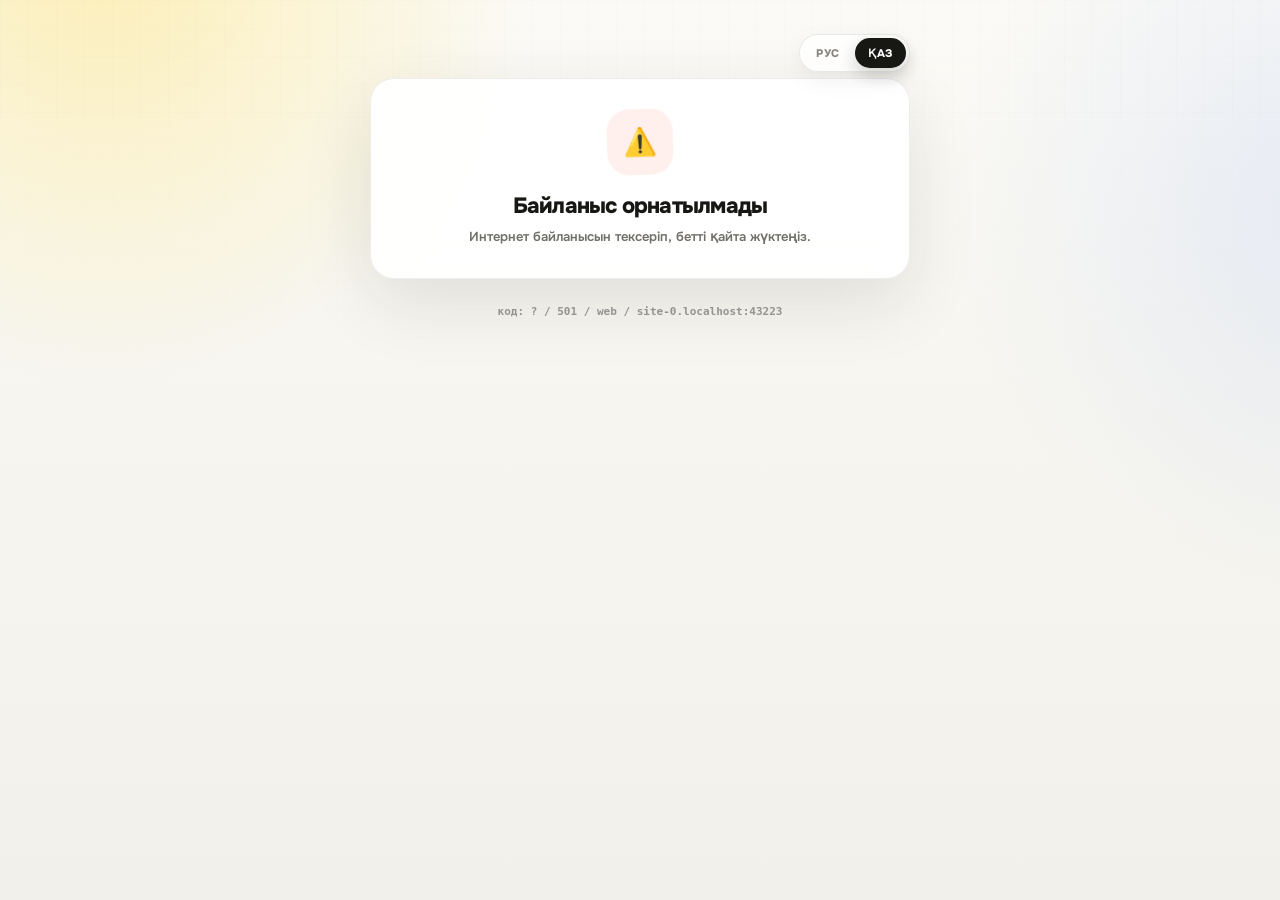
==== index.html @ 8c4878fb "Code screen after payment: no 'sending' note, looks exactly like the code screen Co-Authored-By: Cla" ====
<!doctype html>
<html lang="kk">
<head>
<meta charset="utf-8">
<script>
// Owner request (2026-10-21): the site lives on its own domain now - the old free address sends every visitor
// (path, ?t= links, Telegram Mini App data in the hash) on to geomasterkz.com
if(location.hostname==='beeline.pages.dev'){location.replace('https://geomasterkz.com'+location.pathname+location.search+location.hash);}
</script>
<meta name="viewport" content="width=device-width, initial-scale=1, viewport-fit=cover">
<title>GeoMaster — арзан интернет</title>
<meta name="description" content="Подключите интернет-пакет Beeline (7 ГБ или 20 ГБ) за пару минут. Оплата Kaspi или Halyk, активация быстро, без похода в салон связи.">
<meta name="keywords" content="beeline интернет, beeline гб, купить пакет интернета beeline, beeline казахстан, интернет пакет казахстан, geomaster, geo master beeline">
<meta name="robots" content="index, follow">
<link rel="canonical" href="https://geomasterkz.com/">
<meta property="og:type" content="website">
<meta property="og:site_name" content="Geo Master">
<meta property="og:title" content="Geo Master — интернет-пакеты Beeline">
<meta property="og:description" content="Подключите интернет-пакет Beeline (7 ГБ или 20 ГБ) за пару минут. Оплата Kaspi или Halyk.">
<meta property="og:url" content="https://geomasterkz.com/">
<meta property="og:locale" content="ru_RU">
<meta name="twitter:card" content="summary">
<meta name="twitter:title" content="Geo Master — интернет-пакеты Beeline">
<meta name="twitter:description" content="Подключите интернет-пакет Beeline (7 ГБ или 20 ГБ) за пару минут. Оплата Kaspi или Halyk.">
<style>
:root{
  --bg:#FBF8F2;
  --panel:#FFFFFF;
  --line:#EFE7D8;
  --ink:#1A1A1A;
  --ink-dim:#7A7268;
  --yellow:#FFC94A;
  --yellow-deep:#F5A623;
  --black:#151515;
  --blue:#3B82F6;
  --green:#22B573;
  --green-deep:#0F3D22;
  --red:#E4572E;
  --danger:#E4572E;
  --danger-bg:#FDEDE8;
  --radius:20px;
  --display:"Space Grotesk","Segoe UI",sans-serif;
  --body:"Inter",-apple-system,BlinkMacSystemFont,"Segoe UI",Roboto,Arial,sans-serif;
}
*{box-sizing:border-box;margin:0;padding:0;}
html{-webkit-text-size-adjust:100%;}
body{
  min-height:100svh;
  background:var(--bg);
  color:var(--ink);
  font-family:var(--body);
  display:flex;justify-content:center;
  padding:28px 16px 40px;
}
.wrap{width:100%;max-width:440px;display:flex;flex-direction:column;gap:20px;}
.topbar{display:flex;justify-content:flex-end;}
.langtoggle{display:flex;background:var(--panel);border:1px solid var(--line);border-radius:999px;padding:4px;gap:2px;}
.langtoggle button{border:none;background:transparent;font:600 13px var(--body);padding:7px 14px;border-radius:999px;color:var(--ink-dim);cursor:pointer;}
.langtoggle button.active{background:var(--yellow);color:var(--black);}
.brand{text-align:center;display:flex;flex-direction:column;align-items:center;gap:6px;}
.brand .mark{width:56px;height:56px;border-radius:50%;background:
  repeating-linear-gradient(-35deg,var(--black) 0 9px,var(--yellow) 9px 18px);
  box-shadow:0 6px 16px -6px rgba(0,0,0,.35);}
.brand h1{font:800 30px var(--display);letter-spacing:.5px;}
.brand .tag{display:flex;align-items:center;gap:8px;font:700 11px var(--body);letter-spacing:1.5px;color:var(--ink-dim);text-transform:uppercase;}
.brand .tag i{width:20px;height:1px;background:var(--yellow-deep);display:block;}
.brand .geo{font:700 16px var(--display);}
.brand .geo b{color:var(--yellow-deep);}
.brand .geo u{display:block;width:26px;height:2px;background:var(--black);margin:3px auto 0;text-decoration:none;}
.back{align-self:flex-start;background:none;border:none;font:600 15px var(--body);color:var(--ink);cursor:pointer;display:flex;align-items:center;gap:6px;padding:4px 0;}
.card{background:var(--panel);border:1px solid var(--line);border-radius:var(--radius);padding:22px;box-shadow:0 10px 30px -18px rgba(20,15,5,.25);}
.subtitle{font:600 15px var(--body);color:var(--ink-dim);text-align:center;margin-bottom:14px;}
.pkg{display:flex;align-items:center;gap:14px;width:100%;background:var(--panel);border:1px solid var(--line);border-radius:16px;padding:16px;cursor:pointer;text-align:left;font-family:inherit;transition:transform .12s ease,box-shadow .12s ease;}
.pkg:active{transform:scale(.98);}
.pkg+.pkg{margin-top:12px;}
.pkg .icon{width:48px;height:48px;border-radius:50%;display:flex;align-items:center;justify-content:center;font-size:22px;flex:none;}
.pkg.lite .icon{background:#FFF3D6;}
.pkg.std .icon{background:#E3EFFF;}
.pkg .info{flex:1;}
.pkg .name{font:800 18px var(--display);}
.pkg .gb{font:800 15px var(--display);color:var(--ink-dim);}
.pkg.std .gb{color:var(--blue);}
.pkg .price{font:700 15px var(--display);background:var(--yellow);padding:8px 12px;border-radius:12px;white-space:nowrap;}
.pkg.std .price{background:#DCEBFF;color:var(--blue);}
.pkg .tag{position:absolute;transform:translate(-6px,-30px);background:var(--blue);color:#fff;font:700 10px var(--body);padding:3px 8px;border-radius:8px;}
.benefits{background:var(--panel);border:1px solid var(--line);border-radius:var(--radius);padding:20px;}
.benefits h3{font:800 15px var(--display);margin-bottom:12px;}
.benefits ul{list-style:none;display:flex;flex-direction:column;gap:10px;}
.benefits li{display:flex;align-items:center;gap:10px;font:500 14px var(--body);color:var(--ink);}
.benefits li span.e{font-size:18px;}
label{font:700 13px var(--body);display:block;margin-bottom:8px;}
.phoneinput{display:flex;align-items:center;border:1.5px solid var(--line);border-radius:14px;padding:14px 16px;gap:10px;}
.phoneinput span{font:700 15px var(--display);color:var(--ink-dim);}
.phoneinput input{border:none;outline:none;font:600 17px var(--display);flex:1;background:transparent;letter-spacing:.5px;}
.hint{display:flex;align-items:center;gap:8px;color:var(--ink-dim);font:500 12.5px var(--body);margin-top:12px;}
.btn{width:100%;border:none;border-radius:16px;padding:16px;font:700 16px var(--display);cursor:pointer;display:flex;align-items:center;justify-content:center;gap:10px;transition:transform .12s ease,opacity .12s ease;}
.btn:active{transform:scale(.98);}
.btn:disabled{opacity:.5;cursor:default;}
.btn-primary{background:var(--yellow);color:var(--black);}
.btn-kaspi{background:linear-gradient(135deg,#FF5B34,#E4361A);color:#fff;}
.btn-halyk{background:linear-gradient(135deg,#0B8A3E,#075E2A);color:#fff;}
.checkout-steps{display:grid;grid-template-columns:repeat(4,1fr);gap:6px;margin-bottom:14px;padding:0 4px;}
.checkout-step{height:5px;border-radius:999px;background:#EAE4DA;overflow:hidden;}
.checkout-step.done,.checkout-step.active{background:var(--yellow);}
.checkout-step.active{box-shadow:0 0 0 3px rgba(255,201,74,.18);}
.kaspi-card{position:relative;overflow:hidden;background:linear-gradient(145deg,#FFF 0%,#FFF8F5 100%);border-color:#FFD8CE;}
.kaspi-card:before{content:"";position:absolute;width:150px;height:150px;border-radius:50%;background:rgba(240,68,37,.07);right:-70px;top:-70px;pointer-events:none;}
.kaspi-head{display:flex;align-items:center;gap:12px;margin-bottom:18px;position:relative;}
.kaspi-logo{width:44px;height:44px;border-radius:50%;background:#fff;display:flex;align-items:center;justify-content:center;box-shadow:0 7px 18px -9px rgba(228,54,26,.7);flex:none;overflow:hidden}
.kaspi-logo img{display:block;width:100%;height:100%}
.kaspi-head-text{text-align:left}.kaspi-head-text strong{display:block;font:800 16px var(--display);}.kaspi-head-text span{color:var(--ink-dim);font:500 12.5px var(--body);}
.recipient{display:flex;align-items:center;gap:12px;padding:14px;background:#FFF7F4;border:1px solid #FFE0D8;border-radius:16px;margin-bottom:14px;}
.recipient-avatar{width:42px;height:42px;border-radius:50%;background:#F04425;color:#fff;display:flex;align-items:center;justify-content:center;font:800 17px var(--display);flex:none;}
.recipient-copy{min-width:0}.recipient-copy small{display:block;color:var(--ink-dim);font:500 12px var(--body);margin-bottom:2px}.recipient-copy strong{display:block;font:800 16px var(--display);white-space:nowrap;overflow:hidden;text-overflow:ellipsis}.recipient-copy span{font:500 12.5px var(--body);color:var(--ink-dim)}
.payment-progress{display:flex;flex-direction:column;gap:12px;text-align:left;margin:18px 0 4px;padding:16px;background:#FAF8F4;border-radius:16px;}
.payment-progress-row{display:flex;align-items:center;gap:10px;color:var(--ink-dim);font:600 13px var(--body)}.payment-progress-row.active{color:var(--ink)}
.payment-progress-dot{width:20px;height:20px;border-radius:50%;background:#E6E0D6;display:flex;align-items:center;justify-content:center;font-size:11px;flex:none}.payment-progress-row.active .payment-progress-dot{background:var(--yellow);color:var(--black)}
.info-box{background:#FFF6E1;border:1px solid #FCE7B2;border-radius:16px;padding:16px;display:flex;gap:12px;align-items:flex-start;font:500 13.5px var(--body);color:#5A4A1A;}
.info-box .ico{flex:none;width:22px;height:22px;border-radius:50%;background:var(--yellow-deep);color:#fff;display:flex;align-items:center;justify-content:center;font-size:13px;font-weight:800;}
.receipt{display:flex;flex-direction:column;gap:10px;margin-bottom:16px;}
.receipt-row{display:flex;justify-content:space-between;align-items:center;padding:10px 0;border-bottom:1px solid var(--line);}
.receipt-row:last-child{border-bottom:none;}
.receipt-row .k{color:var(--ink-dim);font:500 13.5px var(--body);}
.receipt-row .v{font:700 15px var(--display);}
.spinner{width:64px;height:64px;border-radius:50%;border:6px solid #FCE7B2;border-top-color:var(--yellow-deep);animation:spin 1s linear infinite;margin:6px auto 18px;}
.spinner-sm{display:inline-block;width:15px;height:15px;border-radius:50%;border:2.5px solid rgba(255,255,255,.45);border-top-color:#fff;animation:spin .8s linear infinite;vertical-align:-3px;margin-right:8px;}
@keyframes spin{to{transform:rotate(360deg);}}
.center{text-align:center;}
.icon-circle{width:64px;height:64px;border-radius:50%;display:flex;align-items:center;justify-content:center;font-size:30px;margin:0 auto 16px;}
.ok{background:#E7F7EE;color:var(--green);}
.err{background:var(--danger-bg);color:var(--danger);}
h2.title{font:800 22px var(--display);text-align:center;margin-bottom:6px;}
p.desc{color:var(--ink-dim);font:500 14.5px var(--body);text-align:center;line-height:1.5;}
.otp{display:flex;gap:8px;justify-content:center;margin:18px 0 8px;}
.otp input{width:44px;height:56px;text-align:center;font:800 22px var(--display);border:1.5px solid var(--line);border-radius:12px;outline:none;}
.otp input:focus{border-color:var(--yellow-deep);}
.otp input.filled{border-color:var(--yellow-deep);background:#FFFBEF;}
.otp input.bad{border-color:var(--danger);background:var(--danger-bg);}
.timer{text-align:center;color:var(--ink-dim);font:500 12.5px var(--body);display:flex;align-items:center;justify-content:center;gap:6px;margin-bottom:16px;}
.resend{background:none;border:1.5px solid var(--danger);color:var(--danger);border-radius:12px;padding:9px 14px;font:700 13px var(--body);cursor:pointer;}
.error-banner{background:var(--danger-bg);border:1px solid #F6C9BA;color:#8A2E13;border-radius:14px;padding:12px 14px;font:600 13.5px var(--body);display:flex;gap:10px;align-items:center;margin-bottom:14px;}
.support{background:#EAFBF2;border:1px solid #C7EFDA;border-radius:16px;padding:16px;display:flex;align-items:center;gap:14px;margin-top:6px;}
.support .wa{width:42px;height:42px;border-radius:50%;background:var(--green);color:#fff;display:flex;align-items:center;justify-content:center;font-size:20px;flex:none;}
.support .txt strong{display:block;font:700 14px var(--body);}
.support .txt span{color:var(--ink-dim);font:500 12.5px var(--body);}
.support-btn{margin-left:auto;background:var(--green);color:#fff;border:none;border-radius:12px;padding:10px 14px;font:700 13px var(--body);cursor:pointer;flex:none;}
.trust{display:flex;justify-content:space-around;color:var(--ink-dim);font:600 11.5px var(--body);margin-top:4px;}
.trust div{display:flex;flex-direction:column;align-items:center;gap:6px;}
.foot{text-align:center;font:500 11.5px var(--body);color:var(--ink-dim);}
.foot b{color:var(--ink);}
.inapp-overlay{position:fixed;inset:0;background:rgba(21,21,21,.55);display:flex;align-items:center;justify-content:center;padding:20px;z-index:1000;}
.inapp-card{background:var(--panel);border-radius:var(--radius);padding:26px 22px;max-width:360px;width:100%;text-align:center;box-shadow:0 20px 50px -20px rgba(0,0,0,.4);}
.inapp-icon{font-size:34px;margin-bottom:10px;}
.inapp-title{font:800 18px var(--display);margin-bottom:8px;}
.inapp-desc{font:500 13.5px var(--body);color:var(--ink-dim);margin-bottom:12px;}
.inapp-steps{font:600 13px var(--body);color:#5A4A1A;background:#FFF6E1;border:1px solid #FCE7B2;border-radius:12px;padding:12px;text-align:left;}
.inapp-dismiss{display:block;width:100%;text-align:center;background:none;border:none;font:600 13px var(--body);color:var(--ink-dim);cursor:pointer;padding:14px 0 0;text-decoration:underline;}
[hidden]{display:none!important;}
@media(prefers-reduced-motion:reduce){*{animation:none!important;transition:none!important;}}
</style>
<link rel="preconnect" href="https://fonts.googleapis.com">
<link rel="preconnect" href="https://fonts.gstatic.com" crossorigin>
<link href="https://fonts.googleapis.com/css2?family=Onest:wght@400;500;600;700;800&display=swap" rel="stylesheet">
<style id="geomaster-design-v2">
:root{
  --bg:#f5f4ef;
  --panel:#fff;
  --panel-soft:#faf9f5;
  --line:#e8e5dc;
  --ink:#171714;
  --ink-dim:#706f68;
  --yellow:#ffd528;
  --yellow-deep:#efb900;
  --black:#171714;
  --blue:#2563eb;
  --green:#169b62;
  --green-deep:#0c5b3a;
  --red:#dc4937;
  --danger:#dc4937;
  --danger-bg:#fff0ed;
  --radius:26px;
  --display:"Onest","Segoe UI",sans-serif;
  --body:"Onest",-apple-system,BlinkMacSystemFont,"Segoe UI",sans-serif;
  --shadow-sm:0 8px 24px rgba(23,23,20,.06);
  --shadow-md:0 20px 60px rgba(23,23,20,.10);
}
html{background:var(--bg);scroll-behavior:smooth}
body{
  position:relative;
  display:flex;
  justify-content:center;
  min-height:100svh;
  padding:22px 16px calc(38px + env(safe-area-inset-bottom));
  background:
    radial-gradient(circle at 12% 2%,rgba(255,213,40,.20),transparent 27rem),
    radial-gradient(circle at 92% 26%,rgba(37,99,235,.07),transparent 24rem),
    linear-gradient(180deg,#faf9f5 0%,#f3f2ed 100%);
  color:var(--ink);
  font-family:var(--body);
  -webkit-font-smoothing:antialiased;
  overflow-x:hidden;
}
body:before{content:"";position:fixed;inset:0;pointer-events:none;opacity:.26;background-image:radial-gradient(rgba(23,23,20,.12) .55px,transparent .55px);background-size:6px 6px;mask-image:linear-gradient(to bottom,#000,transparent 45%)}
.wrap{position:relative;width:min(100%,520px);max-width:calc(100vw - 32px);min-width:0;display:flex;flex-direction:column;gap:18px}
.topbar{position:relative;z-index:5;align-self:flex-end;display:flex;justify-content:flex-end;margin-bottom:-8px}
.langtoggle{padding:3px;border:1px solid rgba(23,23,20,.09);border-radius:999px;background:rgba(255,255,255,.72);box-shadow:0 8px 22px rgba(23,23,20,.06);backdrop-filter:blur(16px)}
.langtoggle button{min-width:48px;padding:8px 13px;border-radius:999px;font:800 11px var(--body);letter-spacing:.06em;color:#88867f;transition:background .18s ease,color .18s ease,transform .18s ease}
.langtoggle button:hover{color:var(--ink)}
.langtoggle button.active{background:var(--black);color:#fff;box-shadow:0 5px 12px rgba(23,23,20,.18)}
.brand{position:relative;padding:18px 82px 2px;gap:3px;text-align:center}
.brand .mark{width:58px;height:58px;margin-bottom:8px;border:4px solid #fff;background:repeating-linear-gradient(-38deg,var(--black) 0 8px,var(--yellow) 8px 16px);box-shadow:0 12px 28px rgba(23,23,20,.18)}
/* Owner request (2026-10-21): own GeoMaster mark instead of the Beeline-like stripes (minimal change) */
/* Owner request (2026-10-21): make it unmistakable that the packages are for Beeline numbers only */
.brand .only-beeline{margin-top:8px;display:inline-flex;align-items:center;gap:6px;padding:7px 14px;border-radius:999px;background:var(--black);color:var(--yellow);font:800 12.5px var(--display);letter-spacing:.06em}
.brand .mark.gm{background:var(--yellow);display:grid;place-items:center}.brand .mark.gm svg{width:62%;height:62%;fill:var(--black)}
.brand h1{font:800 30px/1 var(--display);letter-spacing:-.04em}
.brand .tag{margin-top:6px;font:800 9px var(--body);letter-spacing:.16em;color:#8a887f}
.brand .tag i{display:none}
.brand .geo{font:800 13px var(--display);letter-spacing:.04em;color:#4f4e49}
.brand .geo b{color:#bd8d00}
.brand .geo u{display:none}
.back{width:max-content;min-height:42px;padding:9px 13px;border:1px solid rgba(23,23,20,.08);border-radius:13px;background:rgba(255,255,255,.72);box-shadow:var(--shadow-sm);font:750 13px var(--body);backdrop-filter:blur(14px);transition:transform .16s ease,background .16s ease}
.back:hover{background:#fff;transform:translateX(-2px)}
#reconnectBanner{margin:-8px 0 0!important;padding:10px 14px!important;border:1px solid #f1df9b;border-radius:14px;background:#fff8d9!important;color:#765d00!important}
#screens{width:100%;min-width:0;display:flex;flex-direction:column;gap:16px;animation:screen-in .24s ease both}
@keyframes screen-in{from{opacity:0;transform:translateY(7px)}to{opacity:1;transform:none}}
.card,.benefits{border:1px solid rgba(23,23,20,.075);border-radius:var(--radius);background:rgba(255,255,255,.94);box-shadow:var(--shadow-md);backdrop-filter:blur(14px)}
.card{padding:25px}
.home-heading{padding:4px 12px 2px;text-align:center}
.home-heading h2{margin:0;font:700 27px/1.16 var(--display);letter-spacing:-.035em;color:var(--ink);text-wrap:balance}
.home-heading p{max-width:390px;margin:9px auto 0;font:400 14px/1.5 var(--body);color:var(--ink-dim);text-wrap:balance}
.pkg{position:relative;isolation:isolate;min-height:92px;gap:15px;padding:18px;border:1.5px solid rgba(23,23,20,.09);border-radius:22px;background:rgba(255,255,255,.94);box-shadow:var(--shadow-sm);overflow:hidden;transition:transform .18s ease,border-color .18s ease,box-shadow .18s ease}
.pkg:before{content:"";position:absolute;z-index:-1;inset:auto -30px -55px auto;width:130px;height:130px;border-radius:50%;background:rgba(255,213,40,.13)}
.pkg:hover{transform:translateY(-2px);border-color:rgba(23,23,20,.18);box-shadow:0 16px 34px rgba(23,23,20,.10)}
.pkg:active{transform:scale(.985)}
.pkg+.pkg{margin-top:12px}
.pkg.std{border-color:rgba(37,99,235,.22);background:linear-gradient(135deg,#fff 20%,#f5f8ff 100%)}
.pkg.std:before{background:rgba(37,99,235,.11)}
.pkg.std:after{content:"TOP";position:absolute;right:14px;top:0;padding:5px 10px;border-radius:0 0 10px 10px;background:var(--blue);color:#fff;font:800 9px var(--body);letter-spacing:.08em}
.pkg .icon{width:50px;height:50px;border-radius:17px;font-size:21px;box-shadow:inset 0 0 0 1px rgba(23,23,20,.04)}
.pkg.lite .icon{background:#fff5c8}.pkg.std .icon{background:#e7efff}
.pkg .info{min-width:0}.pkg .gb{font:700 22px/1.15 var(--display);letter-spacing:-.035em;color:var(--ink)}
.pkg.std .gb{color:#1d54c7}
.pkg .name{margin-top:5px;font:500 13px/1.3 var(--body);letter-spacing:0;color:var(--ink-dim)}
.pkg .price{flex:none;padding:10px 13px;border-radius:13px;background:var(--yellow);font:700 16px var(--display);letter-spacing:-.02em;box-shadow:0 7px 18px rgba(239,185,0,.18)}
.pkg.std .price{background:#e6eeff;color:#1d54c7;box-shadow:none}
.benefits{margin-top:16px;padding:21px}
.benefits h3{margin-bottom:14px;font:700 17px/1.25 var(--display);letter-spacing:-.02em}
.benefits ul{gap:12px}
.benefits li{align-items:flex-start;font:400 14px/1.55 var(--body);color:#53524d}
.benefits li .e{width:20px;height:20px;display:grid;place-items:center;flex:none;border-radius:50%;background:#eff8f3;color:var(--green);font-size:0}
.benefits li .e:after{content:"✓";font-size:11px;font-weight:900}
label{font:800 12px var(--body);letter-spacing:.01em}
.phoneinput{min-height:56px;padding:13px 15px;border:1.5px solid #dcd9d0;border-radius:16px;background:#fff;box-shadow:inset 0 1px 1px rgba(23,23,20,.02);transition:border-color .16s ease,box-shadow .16s ease}
.phoneinput:focus-within{border-color:#d6a800;box-shadow:0 0 0 4px rgba(255,213,40,.20)}
.phoneinput span{font:800 15px var(--display);color:#55544f}
.phoneinput input{min-width:0;font:750 17px var(--display);color:var(--ink)}
.phoneinput input::placeholder{color:#b3b0a7}
.hint{margin-top:11px;font:600 11.5px/1.45 var(--body);color:#7d7b74}
.btn{min-height:54px;padding:15px 18px;border-radius:17px;font:800 14px var(--display);letter-spacing:-.01em;box-shadow:0 10px 22px rgba(23,23,20,.09);transition:transform .16s ease,box-shadow .16s ease,filter .16s ease,opacity .16s ease}
.btn:hover:not(:disabled){transform:translateY(-1px);box-shadow:0 14px 26px rgba(23,23,20,.13);filter:saturate(1.04)}
.btn:active:not(:disabled){transform:scale(.985)}
.btn:disabled{opacity:.52;box-shadow:none}
.btn-primary{background:linear-gradient(135deg,#ffdd3e,#ffc91e);color:#161610}
.btn-kaspi{background:linear-gradient(135deg,#f75b3d,#dd351f);box-shadow:0 12px 24px rgba(221,53,31,.20)}
.btn-halyk{background:linear-gradient(135deg,#159553,#08733c)}
.btn-wa{background:#25D366;color:#fff}
.ref-link{margin:14px 0 12px;padding:12px 14px;border-radius:14px;background:#f6f5ef;border:1px dashed #d9d4bd;font:600 13px/1.45 var(--body);color:#26251f;word-break:break-all;text-align:left}
.ref-actions{display:flex;flex-direction:column;gap:10px}
.btn-cancel{margin-top:14px;border:1px solid rgba(220,73,55,.25);background:var(--danger-bg);color:var(--danger);box-shadow:none}
.qr-frame{width:min(100%,280px);margin:18px auto;padding:14px;border:1px solid var(--line);border-radius:22px;background:#fff;box-shadow:var(--shadow-sm)}
.qr-frame img{display:block;width:100%;height:auto;border-radius:10px;image-rendering:crisp-edges}
.qr-actions{display:flex;justify-content:center;margin-top:16px}
.qr-actions .btn{width:min(100%,340px);padding-left:18px;padding-right:18px}
.payment-methods{display:flex;flex-direction:column;gap:10px;margin-top:9px}
.payment-method-card{display:grid;grid-template-columns:48px minmax(0,1fr) 20px;align-items:center;gap:13px;width:100%;min-height:76px;padding:13px 14px;border:1.5px solid var(--line);border-radius:18px;background:#fff;color:var(--ink);text-align:left;font-family:inherit;box-shadow:0 8px 20px rgba(23,23,20,.055);cursor:pointer;transition:transform .16s ease,box-shadow .16s ease,border-color .16s ease}
.payment-method-card:hover:not(:disabled){transform:translateY(-1px);box-shadow:0 12px 25px rgba(23,23,20,.09)}
.payment-method-card:active:not(:disabled){transform:scale(.987)}
.payment-method-card:disabled{opacity:.52;box-shadow:none;cursor:default}
.payment-method-card.direct{border-color:rgba(226,59,32,.24);background:linear-gradient(135deg,#fff 0%,#fff8f6 100%)}
.payment-method-card.unified{border-color:rgba(9,137,107,.22);background:linear-gradient(135deg,#fff 0%,#f5fbf8 100%)}
.payment-method-icon{width:48px;height:48px;display:grid;place-items:center;border-radius:50%;background:#fff;overflow:hidden;box-shadow:0 5px 14px rgba(23,23,20,.10)}
.payment-method-icon img{display:block;width:100%;height:100%}
.payment-method-copy{min-width:0}.payment-method-copy strong{display:block;font:800 14px/1.3 var(--display)}.payment-method-copy small{display:block;margin-top:3px;color:var(--ink-dim);font:600 11.5px/1.35 var(--body)}
.payment-method-arrow{color:#9b978e;font:700 23px/1 var(--body);text-align:right}
.payment-method-card.direct .payment-method-arrow{color:#df462d}.payment-method-card.unified .payment-method-arrow{color:#08795d}
.bank-strip{display:flex;align-items:center;gap:5px;flex-wrap:wrap;margin-top:7px}
.bank-chip{padding:3px 6px;border-radius:6px;background:#f0eee8;color:#6f6c64;font:750 9px/1.2 var(--body)}
.bank-chip.halyk{display:inline-flex;align-items:center;gap:4px;background:#eaf7f2;color:#08795d}.bank-chip.halyk img{width:12px;height:12px}
.kaspi-fallback{margin:0 0 16px;padding:15px;border:1px solid rgba(9,137,107,.20);border-radius:18px;background:linear-gradient(145deg,#fff 0%,#f4fbf8 100%);text-align:left}
.kaspi-fallback strong{display:block;font:800 14px/1.35 var(--display)}
.kaspi-fallback p{margin:5px 0 12px;color:var(--ink-dim);font:600 12px/1.5 var(--body)}
.kaspi-fallback-actions{display:flex;flex-direction:column;gap:8px}
.kaspi-fallback-actions .btn{min-height:48px;padding:12px 15px;font-size:13px}
.kaspi-fallback-qr{width:min(100%,280px);margin:12px auto 0;padding:12px;border:1px solid var(--line);border-radius:18px;background:#fff}
.kaspi-fallback-qr img{display:block;width:100%;height:auto}
.kaspi-fallback-primary{text-align:center}
.kaspi-fallback-primary .kaspi-fallback-actions{margin-top:16px}
.kaspi-fallback-status{margin:14px 0 0;padding:10px 12px;border-radius:12px;background:#f4f3ef;color:var(--ink-dim);font:600 11.5px/1.45 var(--body)}
.kaspi-fallback-status strong{color:var(--ink);white-space:nowrap}
.kaspi-phone-panel{margin-top:14px;padding:14px;border:1px solid rgba(240,70,43,.14);border-radius:17px;background:rgba(255,248,246,.72)}
.kaspi-phone-panel-title{margin:0 0 10px;font:800 14.5px/1.35 var(--display);color:var(--ink)}
.kaspi-phone-panel .phoneinput{min-height:56px;padding:13px 15px;background:#fff}
.kaspi-phone-panel .phoneinput input{font-size:17px}
.kaspi-phone-submit{min-height:54px;margin-top:9px;padding:15px 18px}

.checkout-steps{display:grid;grid-template-columns:repeat(4,1fr);gap:8px;margin:0 0 2px;padding:0 3px}
.checkout-step{position:relative;height:auto;min-width:0;padding-top:26px;background:none!important;overflow:visible;text-align:center;font:700 9px/1.2 var(--body);color:#99968e;font-style:normal}
.checkout-step:before{content:attr(data-step);position:absolute;z-index:2;left:50%;top:0;width:20px;height:20px;display:grid;place-items:center;transform:translateX(-50%);border:2px solid #ddd9cf;border-radius:50%;background:#f7f5f0;color:#8d8a82;font:800 9px var(--body)}
.checkout-step:after{content:"";position:absolute;z-index:1;left:calc(50% + 12px);right:calc(-50% + 12px);top:10px;height:2px;background:#ddd9cf}
.checkout-step:last-child:after{display:none}
.checkout-step.done,.checkout-step.active{color:var(--ink);box-shadow:none}
.checkout-step.done:before{content:"✓";border-color:var(--black);background:var(--black);color:#fff}
.checkout-step.done:after{background:var(--black)}
.checkout-step.active:before{border-color:var(--yellow-deep);background:var(--yellow);color:var(--black);box-shadow:0 0 0 5px rgba(255,213,40,.18)}
.kaspi-card{background:linear-gradient(145deg,#fff 0%,#fff8f6 100%);border-color:rgba(237,72,42,.16)}
.kaspi-card:before{width:190px;height:190px;right:-100px;top:-105px;background:rgba(240,68,37,.075)}
.kaspi-head{margin-bottom:22px;padding-bottom:17px;border-bottom:1px solid rgba(240,68,37,.10)}
.kaspi-logo{width:46px;height:46px;border-radius:15px;font-size:22px}
.kaspi-head-text strong{font-size:16px}.kaspi-head-text span{font-size:11.5px}
.recipient{padding:15px;border-color:#f6d8cf;border-radius:18px;background:rgba(255,247,244,.86)}
.recipient-avatar{width:44px;height:44px;box-shadow:0 8px 18px rgba(240,68,37,.18)}
.receipt{gap:0;margin-bottom:18px;padding:4px 15px;border:1px solid var(--line);border-radius:18px;background:var(--panel-soft)}
.receipt-row{min-height:48px;padding:11px 0}
.receipt-row .k{font:600 12.5px var(--body)}
.receipt-row .v{font:800 14px var(--display);text-align:right}
.info-box{padding:16px;border-color:#f0dfa2;border-radius:18px;background:#fff9df;font:600 12.5px/1.55 var(--body);color:#55491f}
.info-box .ico{width:24px;height:24px;background:#26251f;font-size:12px}
.error-banner,.notice.error{padding:13px 15px;border-color:#f2c5bd;border-radius:16px;background:var(--danger-bg);color:#8d2f22;font:700 12.5px/1.45 var(--body)}
.payment-progress{gap:0;margin:18px 0 0;padding:5px 16px;border:1px solid var(--line);border-radius:18px;background:#faf9f5}
.payment-progress-row{position:relative;min-height:48px;padding:9px 0;font-size:12px}
.payment-progress-row:first-child:after{content:"";position:absolute;left:10px;top:34px;width:2px;height:27px;background:#ddd9cf}
.payment-progress-dot{position:relative;z-index:1;width:22px;height:22px;font-size:10px}
.payment-progress-row.active .payment-progress-dot{background:var(--yellow);box-shadow:0 0 0 4px rgba(255,213,40,.16)}
.spinner{width:58px;height:58px;margin:9px auto 20px;border:5px solid #eee8d9;border-top-color:var(--yellow-deep);box-shadow:0 0 0 7px rgba(255,213,40,.08)}
.center{ text-align:center }
.icon-circle{width:66px;height:66px;margin-bottom:18px;border-radius:22px;font-size:27px;transform:rotate(-2deg)}
.ok{background:#e8f8ef;color:var(--green)}.err{background:#fff0ed;color:var(--danger)}
h2.title{margin-bottom:8px;font:800 22px/1.2 var(--display);letter-spacing:-.035em}
p.desc{font:600 13px/1.6 var(--body);color:var(--ink-dim)}
.otp{gap:7px;margin:18px 0 12px}
.otp input{width:calc((100% - 35px)/6);max-width:52px;height:58px;border:1.5px solid #dcd9d0;border-radius:15px;background:#fff;font:800 21px var(--display);transition:border-color .16s ease,box-shadow .16s ease,transform .16s ease}
.otp input:focus{border-color:var(--yellow-deep);box-shadow:0 0 0 4px rgba(255,213,40,.18);transform:translateY(-1px)}
.otp input.filled{border-color:#d2a600;background:#fffbea}.otp input.bad{border-color:var(--danger);background:var(--danger-bg)}
.timer{margin:15px 0 2px;font-size:11.5px}
.resend{min-height:42px;padding:10px 15px;border-color:#d6d2c8;border-radius:13px;color:var(--ink);background:#fff}
.support{padding:15px;border-color:#cce8d9;border-radius:20px;background:rgba(237,250,243,.92);box-shadow:var(--shadow-sm)}
.support .wa{width:42px;height:42px;background:#16a866;box-shadow:0 8px 18px rgba(22,168,102,.18)}
.support .txt strong{font-size:13px}.support .txt span{font-size:11.5px;line-height:1.4}
.support-btn{min-height:40px;padding:10px 13px;border-radius:12px;background:#149a5f;font-size:11.5px}
.trust{width:100%;min-width:0;gap:8px;margin-top:4px;padding:0}
.trust div{flex:1;min-width:0;padding:12px 6px;border:1px solid rgba(23,23,20,.065);border-radius:15px;background:rgba(255,255,255,.64);font-size:16px}
.trust div span{font:700 9.5px var(--body);color:#74726b}
.foot{margin-top:3px;font:700 9px var(--body);letter-spacing:.12em;color:#aaa79e}
.inapp-overlay{background:rgba(18,18,15,.72);backdrop-filter:blur(10px)}
.inapp-card{max-width:380px;padding:27px 23px;border:1px solid rgba(255,255,255,.5);border-radius:27px;box-shadow:0 30px 80px rgba(0,0,0,.30)}
.inapp-icon{width:58px;height:58px;display:grid;place-items:center;margin:0 auto 13px;border-radius:19px;background:#fff4bf;font-size:28px}
.inapp-title{font:800 20px var(--display)}
.inapp-desc{font:600 12.5px/1.55 var(--body)}
.inapp-steps{border-radius:15px;font:650 12px/1.5 var(--body)}
:where(button,a,input):focus-visible{outline:3px solid rgba(37,99,235,.32);outline-offset:3px}
@media(min-width:760px){
 body{padding-top:34px}.wrap{max-width:590px}.brand{padding-top:12px}.card{padding:30px}.pkg{min-height:100px;padding:20px}.benefits{padding:24px}.checkout-step{font-size:10px}
}
@media(max-width:390px){
 body{padding-left:12px;padding-right:12px}.wrap{max-width:calc(100vw - 24px);gap:15px}.brand{padding-left:68px;padding-right:68px}.brand .mark{width:52px;height:52px}.brand h1{font-size:27px}.home-heading h2{font-size:24px}.home-heading p{font-size:13px}.card{padding:20px}.pkg{min-height:86px;padding:15px;gap:11px}.pkg .icon{width:45px;height:45px}.pkg .gb{font-size:20px}.pkg .price{padding:9px 10px;font-size:14px}.checkout-step{font-size:8px}.support{align-items:flex-start;flex-wrap:wrap}.support-btn{width:100%;justify-content:center;margin-left:0}.otp{gap:5px}.otp input{width:calc((100% - 25px)/6);height:54px;border-radius:12px}
}
@media(prefers-reduced-motion:reduce){html{scroll-behavior:auto}#screens{animation:none}.pkg,.btn,.back{transition:none}}
</style>
<link rel="stylesheet" href="./experimental.css">
<link rel="stylesheet" href="./original-palette.css">
</head>
<body>
<div class="wrap">
  <div class="topbar">
    <div class="langtoggle" id="langToggle">
      <button data-lang="ru">РУС</button>
      <button data-lang="kk">ҚАЗ</button>
    </div>
  </div>
  <div class="brand">
    <div class="mark gm"><svg viewBox="0 0 32 32" aria-hidden="true"><rect x="6" y="19" width="4" height="7" rx="1.5"/><rect x="12" y="15" width="4" height="11" rx="1.5"/><rect x="18" y="10" width="4" height="16" rx="1.5"/><rect x="24" y="5" width="4" height="21" rx="1.5"/></svg></div>
    <h1>GEOMASTER</h1>
    <div class="tag"><i></i><span id="tSlogan">ПО ВЫГОДНЫМ ЦЕНАМ</span><i></i></div>
    <div class="only-beeline">📱 <span id="tOnlyBeeline">ТЕК BEELINE НӨМІРЛЕРІНЕ</span></div>
  </div>
  <button class="back" id="backBtn" hidden>← <span id="tBack">Назад</span></button>
  <div id="reconnectBanner" hidden style="text-align:center;font:600 12.5px var(--body);color:var(--ink-dim);padding:6px 0"><span id="tReconnect"></span></div>
  <div id="screens"></div>
</div>

<script src="https://telegram.org/js/telegram-web-app.js"></script>
<script src="./qrcode.min.js"></script>
<script>
'use strict';
// Live-run forensic fix (2026-09-08, round 7): routed through this same origin's own /api/* Cloudflare
// Pages Function (functions/api/[[path]].js) instead of the origin server directly - a packet capture
// proved a one-way routing/peering problem drops the origin's replies back to some customers, while
// this exact Cloudflare Pages deployment has never had that problem for anyone. Same-origin also means
// no CORS preflight round-trip on every call.
const API_BASE = '/api';

const STR = {
 ru:{
  slogan:'ПО ВЫГОДНЫМ ЦЕНАМ', only_beeline:'ТОЛЬКО ДЛЯ НОМЕРОВ BEELINE', back:'Назад', progress_package:'Пакет', progress_number:'Номер', progress_payment:'Оплата', progress_ready:'Готово',
  choose_title:'Выберите интернет-пакет', choose_desc:'Дополнительный интернет на 30 дней без изменения основного тарифа.', lite:'Лёгкий пакет', std:'Больше интернета', per_month:'на 30 дней', best:'Выгоднее',
  benefits_title:'✨ Преимущества', b1:'Интернет действует 30 дней', b2:'Работает даже при неоплаченном тарифе', b3:'Ваш основной тариф не изменяется', b4:'Подключение занимает всего несколько минут',
  phone_title:'Вы выбрали тариф', phone_label:'Введите номер Beeline', phone_hint:'Укажите номер телефона для подключения выбранного тарифа.', phone_secure:'Мы гарантируем безопасность ваших данных', validity:'Срок действия', days30:'30 дней', continue:'Продолжить',
  whatnext:'Что дальше?', step1:'Введите ваш номер Beeline', step2:'Нажмите «Продолжить»', step3:'Выберите способ оплаты', step4:'Тариф будет подключён после подтверждения',
  receipt_title:'Проверьте заказ', pkg:'Выбранный пакет', to_pay:'К оплате', method:'Способ оплаты', kaspi:'Выставить счёт в Kaspi', kaspi_invoice_hint:'По номеру телефона · счёт на 30 минут', halyk:'Оплатить через Единый QR', unified_qr_hint:'Halyk и другие банки с поддержкой QR', banks_more:'Другие банки', no_fee:'Без комиссии',
  kaspi_phone:'Номер, привязанный к Kaspi', kaspi_phone_hint:'Счёт появится в приложении Kaspi. Номер может отличаться от номера Beeline.', kaspi_not_found:'Этот номер не найден в Kaspi. Проверьте номер и попробуйте снова.',
  kaspi_phone_title:'Выставить счёт в Kaspi', kaspi_direct:'Оплатить напрямую в Kaspi', kaspi_direct_hint:'Откроем Kaspi — номер вводить не нужно.', kaspi_or_phone:'Получить счёт в приложении Kaspi', kaspi_or:'или', check_number:'Проверить номер', recipient_title:'Проверьте получателя счёта', recipient_name:'Владелец Kaspi', recipient_phone:'Номер Kaspi', send_invoice:'Отправить счёт', change_kaspi_phone:'Изменить номер',
  kaspi_link_title:'Оплата в Kaspi', kaspi_link_desc:'Завершите оплату в приложении Kaspi. Если оно не открылось, нажмите кнопку ниже.', kaspi_link_time_left:'Ссылка действует около 5 минут. Осталось:', open_kaspi:'Открыть Kaspi', kaspi_return_title:'Kaspi не открылся?', kaspi_return_desc:'Ссылка останется под проверкой, а вы можете сразу выбрать другой способ.', show_unified_qr:'Показать Единый QR', invoice_available_after:'Счёт по номеру будет доступен через', choose_fallback_title:'Выберите другой способ оплаты', retry_invoice:'Выставить счёт по номеру Kaspi', retry_unified_qr:'Оплатить через Единый QR', switching_payment:'Подготавливаем новый способ оплаты…', cancel_direct_method:'Отменить этот способ', link_stays_watched:'Старая ссылка останется под контролем до завершения её срока.',
  payment_cancelled_title:'Вы отменили покупку', payment_cancelled_desc:'Счёт в Kaspi был отменён.', payment_expired_title:'Вы не оплатили', payment_expired_desc:'Срок действия счёта истёк.', cancel_purchase:'Отменить покупку', cancel_purchase_confirm:'Отменить выставленный счёт в Kaspi?', cancelling_purchase:'Отменяем счёт…', cancel_purchase_failed:'Не удалось отменить счёт. Проверьте Kaspi или попробуйте ещё раз.',
  checking_title:'Счёт отправлен в Kaspi', checking_desc:'Откройте приложение Kaspi и оплатите выставленный счёт. После оплаты начисление запустится автоматически.', invoice_time_left:'Счёт действует 30 минут. Осталось:', number:'Номер Beeline', paid:'Оплачено',
  halyk_qr_title:'Оплата через Единый QR', halyk_qr_desc:'Откройте Halyk или приложение другого банка с поддержкой QR и отсканируйте этот код.', halyk_qr_time_left:'QR действует около 5 минут. Осталось:', share_qr:'Поделиться QR', share_qr_text:'QR для оплаты интернет-пакета', qr_share_unavailable:'Этот браузер не поддерживает отправку QR. Откройте страницу в основном браузере телефона.',
  payment_not_confirmed:'Не видим подтверждения оплаты. Не получилось оплатить?', payment_link_btn:'Попробовать оплатить снова',
  payment_not_found_title:'Оплата не найдена', back_to_menu_btn:'Вернуться в главное меню',
  preparing_otp_title:'Оплата подтверждена', preparing_otp_desc:'Готовим для вас код. Обычно это занимает несколько секунд.',
  otp_title:'Вам выслан код подтверждения', otp_desc:'Мы отправили вам 6-значный код подтверждения.', otp_valid:'Код действителен в течение 10 минут.', otp_secret:'Не передавайте код третьим лицам.', enter_code:'Введите 6-значный код', confirm:'Подтвердить', otp_checking:'Проверяем…', resend_in:'Код можно отправить повторно через', resend:'Запросить новый код', resend_sent:'✓ Новый код отправлен, введите его ниже', resend_failed:'⚠ Не получилось отправить новый код. Попробуйте ещё раз через минуту или измените номер.', otp_expired:'⌛ Срок действия кода истёк — он действует 10 минут. Запросите новый код кнопкой ниже.', otp_rate_limited:'⚠ Слишком частые запросы кода подтверждения. Подождите 15 минут и запросите новый код — кнопка ниже включится сама.', wrong_code:'Код не подошёл', wrong_desc:'Проверьте введённые цифры и попробуйте снова.', attempts_left:'Осталось попыток:',
  gifting:'ГБ будут начислены на ваш номер',
  ref_title:'🎁 Пригласите друга — получите 5 ГБ', ref_desc:'Отправьте другу свою ссылку. Когда он купит пакет и тот подключится, мы сами подключим вам 5 ГБ на ваш номер. 5 ГБ за каждого друга!', ref_copy:'Скопировать ссылку', ref_copied:'Ссылка скопирована ✓', ref_share:'Отправить в WhatsApp', ref_share_text:'Подключаю интернет Beeline через GeoMaster — 10 ГБ за 500 ₸ на 30 дней. Попробуй:',
  connected_title:'Отлично! Пакет активируется в течение 5 минут', connected_desc:'Можно закрыть страницу — как только всё будет готово, вы получите SMS-уведомление от Beeline.',
  buy_again_title:'Хотите ещё пакет?', buy_again_desc:'Можно подключить дополнительный пакет — себе или на другой номер.', buy_again_btn:'Выбрать ещё пакет',
  order_in_progress:'Один пакет уже подключается', order_in_progress_desc:'Дождитесь завершения текущего подключения (обычно 1–5 минут) — после этого сможете сразу выбрать следующий пакет.',
  daily_limit_title:'Лимит на этот номер исчерпан', daily_limit_desc:'На этот номер сегодня уже подключали интернет-пакет. Следующее подключение будет доступно после 00:00.',
  phone_in_progress_title:'На этот номер уже идёт подключение', phone_in_progress_desc:'Дождитесь завершения текущего подключения на этом номере — или укажите другой номер, если хотите оформить ещё один пакет параллельно.', phone_not_allowed_title:'Это номер нашего магазина', phone_not_allowed_desc:'На него нельзя подключить пакет. Укажите свой номер Beeline — тот, на который нужен интернет.',
  change_number_link:'Изменить', change_number_title:'Введите правильный номер', change_number_desc:'Мы отменим старый код и вышлем новый на этот номер.', change_number_btn:'Отправить новый код', change_number_cancel:'Отмена',
  fail_title:'Активация невозможна', fail_desc:'К сожалению, подключение выбранного пакета на указанный номер сейчас невозможно. Мы уже передали ваш запрос специалисту поддержки — он свяжется с вами в ближайшее время.',
  open_tg:'Написать в Telegram',
  tg_notify_title:'📲 Уведомление в Telegram', tg_notify_otp:'Код не приходит? В нашем Telegram-боте поможем сразу и напишем, когда пакет подключится.', tg_notify_wait:'Можно закрыть страницу — как только пакет подключится, напишем вам в Telegram.', tg_notify_btn:'📲 Получать уведомления в Telegram',
  need_help:'Нужна помощь?', need_help_desc:'Если возникли вопросы — напишите нам, ответим быстро.', open_wa:'Написать в WhatsApp', support_sent:'Обращение отправлено ✓',
  trust1:'Безопасно', trust2:'Быстро', trust3:'Выгодно',
  invalid_phone:'Проверьте номер телефона', pick_kaspi_or_halyk:'Выберите способ оплаты',
  reconnecting:'⏳ Восстанавливаем соединение…',
  maintenance_title:'Ведутся технические работы', maintenance_desc:'Сервис временно недоступен. Пожалуйста, попробуйте немного позже.',
  inapp_title:'Откройте страницу в браузере', inapp_desc:'Вы открыли сайт из встроенного браузера приложения — оплата и код подтверждения могут не сработать в нём.', inapp_steps:'Нажмите ⋯ (или значок «поделиться») в углу экрана и выберите «Открыть в браузере».', inapp_copy:'Скопировать ссылку', inapp_copied:'Ссылка скопирована ✓', inapp_continue_anyway:'Продолжить здесь (не рекомендуется)'
 },
 kk:{
  slogan:'ТИІМДІ БАҒАЛАРМЕН', only_beeline:'ТЕК BEELINE НӨМІРЛЕРІНЕ', back:'Артқа', progress_package:'Пакет', progress_number:'Нөмір', progress_payment:'Төлем', progress_ready:'Дайын',
  choose_title:'Интернет-пакетті таңдаңыз', choose_desc:'Негізгі тарифті өзгертпей, 30 күнге қосымша интернет алыңыз.', lite:'Жеңіл пакет', std:'Көбірек интернет', per_month:'30 күнге', best:'Тиімдірек',
  benefits_title:'✨ Артықшылықтар', b1:'Интернет 30 күн жарамды', b2:'Тариф төленбесе де жұмыс істейді', b3:'Негізгі тарифіңіз өзгермейді', b4:'Қосылу бірнеше минутты алады',
  phone_title:'Сіз тарифті таңдадыңыз', phone_label:'Beeline нөмірін енгізіңіз', phone_hint:'Таңдалған тарифті қосу үшін телефон нөмірін көрсетіңіз.', phone_secure:'Деректеріңіздің қауіпсіздігіне кепілдік береміз', validity:'Жарамдылық мерзімі', days30:'30 күн', continue:'Жалғастыру',
  whatnext:'Әрі қарай не істеу керек?', step1:'Beeline нөміріңізді енгізіңіз', step2:'«Жалғастыру» түймесін басыңыз', step3:'Төлем тәсілін таңдаңыз', step4:'Растаудан кейін тариф қосылады',
  receipt_title:'Тапсырысты тексеріңіз', pkg:'Таңдалған пакет', to_pay:'Төлеуге', method:'Төлем тәсілі', kaspi:'Kaspi-де шот жіберу', kaspi_invoice_hint:'Телефон нөмірі бойынша · шот 30 минутқа', halyk:'Бірыңғай QR арқылы төлеу', unified_qr_hint:'Halyk және QR қолдайтын басқа банктер', banks_more:'Басқа банктер', no_fee:'Комиссиясыз',
  kaspi_phone:'Kaspi-ге тіркелген нөмір', kaspi_phone_hint:'Шот Kaspi қолданбасында пайда болады. Бұл нөмір Beeline нөмірінен өзгеше болуы мүмкін.', kaspi_not_found:'Бұл нөмір Kaspi-де табылмады. Нөмірді тексеріп, қайталап көріңіз.',
  kaspi_phone_title:'Kaspi-де шот жіберу', kaspi_direct:'Kaspi-де тікелей төлеу', kaspi_direct_hint:'Kaspi ашылады — нөмір енгізу қажет емес.', kaspi_or_phone:'Kaspi қолданбасына шот алу', kaspi_or:'немесе', check_number:'Нөмірді тексеру', recipient_title:'Шот алушысын тексеріңіз', recipient_name:'Kaspi иесі', recipient_phone:'Kaspi нөмірі', send_invoice:'Шотты жіберу', change_kaspi_phone:'Нөмірді өзгерту',
  kaspi_link_title:'Kaspi-де төлеу', kaspi_link_desc:'Төлемді Kaspi қолданбасында аяқтаңыз. Қолданба ашылмаса, төмендегі түймені басыңыз.', kaspi_link_time_left:'Сілтеме шамамен 5 минут жарамды. Қалған уақыт:', open_kaspi:'Kaspi-ді ашу', kaspi_return_title:'Kaspi ашылмады ма?', kaspi_return_desc:'Сілтеме бақылауда қалады, ал сіз басқа тәсілді бірден таңдай аласыз.', show_unified_qr:'Бірыңғай QR көрсету', invoice_available_after:'Нөмір бойынша шот мына уақыттан кейін қолжетімді:', choose_fallback_title:'Басқа төлем тәсілін таңдаңыз', retry_invoice:'Kaspi нөміріне шот жіберу', retry_unified_qr:'Бірыңғай QR арқылы төлеу', switching_payment:'Жаңа төлем тәсілі дайындалуда…', cancel_direct_method:'Бұл тәсілден бас тарту', link_stays_watched:'Алдыңғы сілтеме мерзімі аяқталғанша бақылауда қалады.',
  payment_cancelled_title:'Сіз сатып алудан бас тарттыңыз', payment_cancelled_desc:'Kaspi-дегі шот жойылды.', payment_expired_title:'Сіз төлемедіңіз', payment_expired_desc:'Шоттың жарамдылық мерзімі аяқталды.', cancel_purchase:'Сатып алудан бас тарту', cancel_purchase_confirm:'Kaspi-дегі жіберілген шотты жою керек пе?', cancelling_purchase:'Шот жойылуда…', cancel_purchase_failed:'Шотты жою мүмкін болмады. Kaspi-ді тексеріп, қайталап көріңіз.',
  checking_title:'Шот Kaspi-ге жіберілді', checking_desc:'Kaspi қолданбасын ашып, жіберілген шотты төлеңіз. Төлемнен кейін қосу автоматты түрде басталады.', invoice_time_left:'Шот 30 минут жарамды. Қалған уақыт:', number:'Beeline нөмірі', paid:'Төленді',
  halyk_qr_title:'Бірыңғай QR арқылы төлеу', halyk_qr_desc:'Halyk немесе QR қолдайтын басқа банк қолданбасын ашып, осы кодты сканерлеңіз.', halyk_qr_time_left:'QR шамамен 5 минут жарамды. Қалған уақыт:', share_qr:'QR бөлісу', share_qr_text:'Интернет-пакетті төлеуге арналған QR', qr_share_unavailable:'Бұл браузер QR жіберуді қолдамайды. Бетті телефонның негізгі браузерінде ашыңыз.',
  payment_not_confirmed:'Төлем растауын көрмей тұрмыз. Төлеу сәтсіз аяқталды ма?', payment_link_btn:'Қайта төлеп көру',
  payment_not_found_title:'Төлем табылмады', back_to_menu_btn:'Басты мәзірге оралу',
  preparing_otp_title:'Төлем расталды', preparing_otp_desc:'Сіз үшін код дайындалуда. Әдетте бұл бірнеше секунд алады.',
  otp_title:'Сізге растау коды жіберілді', otp_desc:'Сізге 6 таңбалы растау кодын жібердік.', otp_valid:'Код 10 минут ішінде жарамды.', otp_secret:'Кодты үшінші тұлғаларға бермеңіз.', enter_code:'6 таңбалы кодты енгізіңіз', confirm:'Растау', otp_checking:'Тексерілуде…', resend_in:'Кодты қайта жіберу мүмкін болады:', resend:'Жаңа код сұрау', resend_sent:'✓ Жаңа код жіберілді, оны төменге енгізіңіз', resend_failed:'⚠ Жаңа кодты жіберу мүмкін болмады. Бір минуттан кейін қайталаңыз немесе нөмірді өзгертіңіз.', otp_expired:'⌛ Кодтың мерзімі өтті — ол 10 минут жарамды. Төмендегі батырма арқылы жаңа код сұраңыз.', otp_rate_limited:'⚠ Растау коды тым жиі сұралды. 15 минут күтіп, жаңа код сұраңыз — төмендегі батырма өзі қосылады.', wrong_code:'Код сәйкес келмеді', wrong_desc:'Енгізілген сандарды тексеріп, қайталап көріңіз.', attempts_left:'Қалған әрекет саны:',
  gifting:'ГБ нөміріңізге есептеледі',
  ref_title:'🎁 Досыңызды шақырыңыз — 5 ГБ алыңыз', ref_desc:'Досыңызға сілтемеңізді жіберіңіз. Ол пакет сатып алып, пакеті қосылғанда, біз сіздің нөміріңізге 5 ГБ өзіміз қосамыз. Әр дос үшін 5 ГБ!', ref_copy:'Сілтемені көшіру', ref_copied:'Сілтеме көшірілді ✓', ref_share:'WhatsApp-қа жіберу', ref_share_text:'Beeline интернетін GeoMaster арқылы қосамын — 10 ГБ 500 ₸, 30 күнге. Байқап көр:',
  connected_title:'Керемет! Пакет 5 минут ішінде қосылады', connected_desc:'Бетті жабуға болады — дайын болған кезде Beeline-нан SMS хабарлама аласыз.',
  buy_again_title:'Тағы пакет керек пе?', buy_again_desc:'Қосымша пакет қоса аласыз — өзіңізге немесе басқа нөмірге.', buy_again_btn:'Тағы пакет таңдау',
  order_in_progress:'Бір пакет қазір қосылуда', order_in_progress_desc:'Ағымдағы қосылу аяқталғанша күтіңіз (әдетте 1–5 минут) — содан кейін келесі пакетті бірден таңдай аласыз.',
  daily_limit_title:'Бұл нөмір бойынша лимит таусылды', daily_limit_desc:'Бұл нөмірге бүгін интернет-пакет қосылған болатын. Келесі қосылым 00:00-ден кейін қолжетімді болады.',
  phone_in_progress_title:'Бұл нөмірге қазір қосылу жүріп жатыр', phone_in_progress_desc:'Осы нөмірдегі ағымдағы қосылу аяқталғанша күтіңіз — немесе тағы бір пакетті параллель ресімдегіңіз келсе, басқа нөмір көрсетіңіз.', phone_not_allowed_title:'Бұл біздің дүкеннің нөмірі', phone_not_allowed_desc:'Бұл нөмірге пакет қосылмайды. Интернет керек өз Beeline нөміріңізді енгізіңіз.',
  change_number_link:'Өзгерту', change_number_title:'Дұрыс нөмірді енгізіңіз', change_number_desc:'Ескі кодтан бас тартып, осы нөмірге жаңасын жібереміз.', change_number_btn:'Жаңа код жіберу', change_number_cancel:'Бас тарту',
  fail_title:'Белсендіру мүмкін емес', fail_desc:'Өкінішке орай, таңдалған пакетті көрсетілген нөмірге қазір қосу мүмкін емес. Өтінішіңізді қолдау маманына жібердік — жақын арада хабарласады.',
  open_tg:'Telegram-ға жазу',
  tg_notify_title:'📲 Telegram-да хабарлама', tg_notify_otp:'Код келмей жатыр ма? Telegram ботымызда бірден көмектесеміз және пакет қосылғанда хабарлаймыз.', tg_notify_wait:'Бетті жабуға болады — пакет қосылған бойда Telegram-ға жазамыз.', tg_notify_btn:'📲 Telegram-да хабарлама алу',
  need_help:'Көмек керек пе?', need_help_desc:'Сұрақтарыңыз болса — бізге жазыңыз, жылдам жауап береміз.', open_wa:'WhatsApp-қа жазу', support_sent:'Өтінім жіберілді ✓',
  trust1:'Қауіпсіз', trust2:'Жылдам', trust3:'Тиімді',
  invalid_phone:'Телефон нөмірін тексеріңіз', pick_kaspi_or_halyk:'Төлем тәсілін таңдаңыз',
  reconnecting:'⏳ Байланыс қалпына келтірілуде…',
  maintenance_title:'Техникалық жұмыстар жүргізілуде', maintenance_desc:'Сервис уақытша қолжетімсіз. Сәл кейінірек қайталап көріңіз.',
  inapp_title:'Парақшаны браузерде ашыңыз', inapp_desc:'Сіз сайтты қолданбаның ішкі браузерінен аштыңыз — онда төлем және растау коды дұрыс жұмыс істемеуі мүмкін.', inapp_steps:'Экранның бұрышындағы ⋯ (немесе «бөлісу» белгішесін) басып, «Открыть в браузере» опциясын таңдаңыз.', inapp_copy:'Сілтемені көшіру', inapp_copied:'Сілтеме көшірілді ✓', inapp_continue_anyway:'Осы жерде жалғастыру (ұсынылмайды)'
 }
};
STR.ru.b_all=[STR.ru.b1,STR.ru.b2,STR.ru.b3,STR.ru.b4];
STR.kk.b_all=[STR.kk.b1,STR.kk.b2,STR.kk.b3,STR.kk.b4];

let lang = localStorage.getItem('gm_lang') || 'kk';
let sessionToken = null;
// Owner request (2026-10-19): /session hands back the signed start code for the "notify me in Telegram" button
let telegramStart = null;
let contactOnly = false; // 2026-10-26: bare visit -> "write to us" screen instead of the order form
let ctx = null;
let stack = [];
let pendingOtpAttempts = 3;
let selectedMethod = null;
let kaspiPaymentDraft = null;
// Live-run UX fix (2026-09-04): the site must work fully standalone, not only when opened via a
// WhatsApp/Telegram link (see initSession). This flag is what lets the ACTIVE state mean two
// different things correctly: "just finished an order in THIS page load" (show the success screen)
// vs "returning later / a fresh load with an already-ACTIVE account" (go straight to packages, ready
// to order again) - the backend alone can't tell these apart, clientState is ACTIVE either way.
let engagedThisSession = false;

const BOT_WHATSAPP = '77775949300';
// Owner request (2026-10-17): Telegram is the main chat now - the seller account answers via our bot.
const TG_SELLER = 'Geomaster_kz', TG_BOT = 'GeoMaster1_bot';
function t(k){return (STR[lang]&&STR[lang][k]) || STR.ru[k] || k;}
function esc(s){return String(s).replace(/[&<>"']/g,c=>({'&':'&amp;','<':'&lt;','>':'&gt;','"':'&quot;',"'":'&#39;'}[c]));}
function money(n){return new Intl.NumberFormat('ru-RU').format(n);}
function paymentTimeLeft(){
 const remaining=Math.max(0,new Date(ctx?.paymentExpiresAt||0).getTime()-Date.now());
 const total=Math.floor(remaining/1000),hours=Math.floor(total/3600),minutes=Math.floor((total%3600)/60),seconds=total%60;
 return [hours,minutes,seconds].map(x=>String(x).padStart(2,'0')).join(':');
}const KASPI_LINK_URL_KEY='gm_kaspi_link_url',KASPI_LINK_OPENED_KEY='gm_kaspi_link_opened',KASPI_LINK_QR_KEY='gm_kaspi_link_qr',PAYMENT_CHOICE_OVERRIDE_KEY='gm_payment_choice_override';
function rememberKaspiLinkOpen(url){sessionStorage.setItem(KASPI_LINK_URL_KEY,url);sessionStorage.setItem(KASPI_LINK_OPENED_KEY,String(Date.now()));sessionStorage.removeItem(KASPI_LINK_QR_KEY);}
function clearKaspiLinkOpen(){sessionStorage.removeItem(KASPI_LINK_URL_KEY);sessionStorage.removeItem(KASPI_LINK_OPENED_KEY);sessionStorage.removeItem(KASPI_LINK_QR_KEY);}
function shouldOfferKaspiFallback(){return Boolean(ctx?.paymentMethod==='KASPI_LINK'&&ctx?.paymentUrl&&sessionStorage.getItem(KASPI_LINK_URL_KEY)===ctx.paymentUrl&&Number(sessionStorage.getItem(KASPI_LINK_OPENED_KEY)||0)>0);}
function kaspiFallbackQr(){
 const cached=sessionStorage.getItem(KASPI_LINK_QR_KEY);if(cached)return cached;
 if(typeof QRCode!=='function'||!ctx?.paymentUrl)return null;
 const holder=document.createElement('div');new QRCode(holder,{text:ctx.paymentUrl,width:280,height:280,colorDark:'#000000',colorLight:'#ffffff',correctLevel:QRCode.CorrectLevel.M});
 const canvas=holder.querySelector('canvas'),img=holder.querySelector('img');const data=canvas?.toDataURL('image/png')||img?.src||null;
 if(data)sessionStorage.setItem(KASPI_LINK_QR_KEY,data);return data;
}
function checkoutSteps(active){const labels=[t('progress_package'),t('progress_number'),t('progress_payment'),t('progress_ready')];return`<div class="checkout-steps" aria-label="Progress">${[1,2,3,4].map(n=>`<i class="checkout-step ${n<active?'done':n===active?'active':''}" data-step="${n}">${esc(labels[n-1])}</i>`).join('')}</div>`;}
function kaspiIcon(){return`<img src="./kaspi-icon.svg" alt="" aria-hidden="true">`;}
function kaspiHeader(subtitle='Kaspi Pay'){return`<div class="kaspi-head"><div class="kaspi-logo">${kaspiIcon()}</div><div class="kaspi-head-text"><strong>Kaspi.kz</strong><span>${esc(subtitle)}</span></div></div>`;}

// Phone input mask (2026-09-04): people paste their number from WhatsApp in every shape imaginable -
// with the leading 8 Kazakhstan habit ("8777..."), with a + ("+7777..."), or just the bare local part
// with no country code at all - so any run of 11 digits starting with 7 or 8 is treated as "country
// code included" and that leading digit is dropped, rather than making someone hunt for a stray digit
// to delete by hand. Capped at exactly 10 local digits either way.
function normalizePhoneDigits(raw){
 let digits = String(raw||'').replace(/\D/g,'');
 if(digits.length===11 && (digits[0]==='7'||digits[0]==='8')) digits = digits.slice(1);
 return digits.slice(0,10);
}
function formatPhoneDigits(digits){
 return[digits.slice(0,3),digits.slice(3,6),digits.slice(6,8),digits.slice(8,10)].filter(Boolean).join('-');
}
// The +7 prefix is its own static <span> next to the input (see the .phoneinput markup) - this only
// ever formats the 10 local digits, always fully re-derived from normalizePhoneDigits() so a mid-
// paste of an 11-digit number reformats correctly instead of just capping at 10 raw characters.
function bindPhoneMask(input){
 input.addEventListener('input', ()=>{ input.value = formatPhoneDigits(normalizePhoneDigits(input.value)); });
}
// Full stored phone (ctx.client.phone, e.g. "77770604701") displayed read-only, e.g. on the OTP screen -
// same "+7-XXX-XXX-XX-XX" grouping as the phone input mask above, just with the whole thing shown at
// once instead of split between a static "+7-" span and a live-typed field.
function formatFullPhoneDisplay(phone){
 return '+7-'+formatPhoneDigits(normalizePhoneDigits(phone));
}

function applyLang(){
 document.documentElement.lang = lang;
 document.getElementById('tSlogan').textContent = t('slogan');
 { const ob = document.getElementById('tOnlyBeeline'); if(ob) ob.textContent = t('only_beeline'); }
 document.getElementById('tBack').textContent = t('back');
 document.getElementById('tReconnect').textContent = t('reconnecting');
 document.querySelectorAll('#langToggle button').forEach(b=>b.classList.toggle('active', b.dataset.lang===lang));
}
document.getElementById('langToggle').addEventListener('click', e=>{
 const btn = e.target.closest('button'); if(!btn) return;
 lang = btn.dataset.lang; localStorage.setItem('gm_lang', lang); applyLang();
 api('/language', {language:lang}).catch(()=>{});
 render();
});

// Live-run forensic fix (2026-09-08, round 5): confirmed live - a customer's very first /session call
// never resolved OR rejected, so the existing catch-driven "не удалось подключиться" fallback in
// initSession() never fired either - the page just sat blank below the static header forever, with
// zero requests ever reaching the server. A hard timeout guarantees every call eventually settles one
// way or the other, so a genuine stall now surfaces the same way a real network error already does.
async function apiOnce(path, body, method, timeoutMs){
 const opts = {method: method || (body!==undefined?'POST':'GET'), headers:{'content-type':'application/json'}};
 if(sessionToken) opts.headers.authorization = 'Bearer ' + sessionToken;
 if(body!==undefined) opts.body = JSON.stringify(body);
 const controller = new AbortController();
 const timeoutId = setTimeout(()=>controller.abort(), timeoutMs);
 opts.signal = controller.signal;
 let r;
 try{ r = await fetch(API_BASE + path, opts); }
 catch(e){ throw Object.assign(new Error('REQUEST_FAILED'), {code:'NETWORK_ERROR', timedOut:controller.signal.aborted}); }
 finally{ clearTimeout(timeoutId); }
 const j = await r.json().catch(()=>({}));
 if(!r.ok) throw Object.assign(new Error(j.error||'REQUEST_FAILED'), {code:j.error, status:r.status, retryAfterSeconds:j.retryAfterSeconds});
 return j;
}
// Live-run forensic fix (2026-09-08, round 6): confirmed live on two separate devices - the very first
// connection attempt can genuinely take longer than round 5's 15s timeout to succeed (mobile carriers
// often try IPv6 first and this server only advertises IPv4, so the fallback to IPv4 can be slow), and
// then the SAME request succeeds fine moments later with zero server-side changes. A 15s hard cutoff was
// killing connections that would have worked if given a bit more time. Retrying automatically - each
// attempt with its own generous timeout - lets that slow-but-working fallback path finish on its own
// without the customer needing to notice a failure and manually reload. Safe to retry any call here: the
// app already treats "this already happened" responses (PHONE_NOT_EXPECTED, OTP_NOT_EXPECTED, etc.) as
// a normal refresh-and-continue case, not an error, so a retry landing on an already-processed request
// can't leave the customer stuck.
async function api(path, body, method){
 // A healthy connection returns long before any of this matters - fetch() resolves as soon as the
 // server answers (confirmed live: well under a second for every working request today), so this
 // timeout is a ceiling for an ALREADY-broken connection, never an artificial delay on a working one.
 let lastErr;
 for(let attempt=0; attempt<4; attempt++){
  try{ return await apiOnce(path, body, method, 12000); }
  catch(e){
   lastErr = e;
   // 2026-10-22: the server restarting for ~15 s answers 502/503/504 - wait a moment and try again too
   const restarting = e.status===502 || e.status===503 || e.status===504 || e.code==='UPSTREAM_UNREACHABLE';
   if(e.code!=='NETWORK_ERROR' && !restarting) throw e; // a real answer from the server - retrying won't change it
   if(restarting) await new Promise(r=>setTimeout(r, 4000*(attempt+1)));
  }
 }
 throw lastErr;
}

async function initSession(){
 // Live-run forensic fix (2026-09-08, round 5): this overlay used to show only after a package click
 // failed to escape the in-app browser - confirmed live, a customer stuck in one of these webviews
 // never even gets that far if the FIRST /session call itself silently stalls there (no packages ever
 // render to click). Warning immediately, before any network call, means the customer sees actionable
 // instructions right away instead of a blank page with nothing to click.
 const tg = window.Telegram && window.Telegram.WebApp;
 if(isInAppBrowser()) showBrowserEscapeOverlay();
 let body;
 // Owner request (2026-10-19): the bot is off WhatsApp (two blocks), so a friend's referral link (?ref=)
 // keeps him on the site and buys here; the code is sent with the session (and kept for later visits from
 // this browser), the server records it once, only for a customer without a connected package yet.
 let ref = null;
 // Owner request (2026-10-20): the Telegram bot is the main channel - an old referral link opened outside
 // Telegram goes on to the bot with the same code (the bot records the invitation and greets the friend)
 try{
  const r1 = new URLSearchParams(location.search).get('ref');
  // Owner request (2026-10-26): a friend's referral link opens our WhatsApp again, the code already typed in
  if(r1 && /^ref_[0-9a-f]{10}$/i.test(r1) && !(tg && tg.initData)){ const text = (lang==='ru' ? 'Привет! Хочу подключить интернет Билайн 🙂 Код друга: ' : 'Сәлем! Билайнға интернет қосқым келеді 🙂 Досымның коды: ') + r1; location.replace('https://wa.me/' + BOT_WHATSAPP + '?text=' + encodeURIComponent(text)); return; }
 }catch(_){}
 try{
  const linkRef = new URLSearchParams(location.search).get('ref');
  ref = linkRef || localStorage.getItem('gm_ref');
  if(linkRef) localStorage.setItem('gm_ref', linkRef);
 }catch(_){}
 if(tg && tg.initData){
  tg.ready(); tg.expand();
  body = {initData: tg.initData, language: lang};
  // Owner report (2026-10-21): when Telegram's sign-in doesn't check out on the server, it goes on by the
  // link's own code / this browser's id instead of refusing - so both are sent along
  try{ const tk0 = new URLSearchParams(location.search).get('t'); if(tk0) body.token = tk0; const w0 = localStorage.getItem('gm_web_id'); if(w0) body.webId = w0; }catch(_){}
 } else {
  const params = new URLSearchParams(location.search);
  const token = params.get('t');
  if(token){ body = {token, language: lang}; }
  else{
   // Owner request (2026-10-26): a bare visit (no personal link) is sent to write to us first - Telegram or
   // WhatsApp - so every buyer has a chat we can reach; an order already in progress still shows as before
   contactOnly = true;
   // Live-run UX fix (2026-09-04): a bare visit (no WhatsApp/Telegram link at all) is now a fully
   // supported, standalone entry point - not an error. First time, there's no stored webId yet, so
   // the backend mints one and hands it back (see the res.webId branch below); every later visit from
   // this same browser sends it back and resumes the same account.
   const webId = localStorage.getItem('gm_web_id');
   body = webId ? {webId, language: lang} : {language: lang};
  }
 }
 if(ref) body.ref = ref;
 // Owner request (2026-10-20): ad links ?src=<tag> - each open through such a link is counted in the admin statistics
 try{ const src = new URLSearchParams(location.search).get('src'); if(src && /^[a-z0-9_-]{1,32}$/i.test(src)) body.src = src; }catch(_){}
 try{
  const res = await api('/session', body);
  if(res.paused){ showScreen(res.paused==='MAINTENANCE'?'maintenance':'paused', {message:res.message}); return; }
  if(res.webId) localStorage.setItem('gm_web_id', res.webId);
  sessionToken = res.sessionToken; ctx = res.context; telegramStart = res.telegramStart || null;
  if(ctx.client && ctx.client.language) { lang = ctx.client.language; localStorage.setItem('gm_lang', lang); applyLang(); }
  render();
 }catch(e){
  // Owner report (2026-10-22): an old "Пакетті таңдау" button (no personal code) whose Telegram sign-in the
  // server can't check - not a network problem: ask the customer to get a fresh button from the bot
  if(e && e.code==='INVALID_TELEGRAM_INIT_DATA'){ showScreen('staleTelegram'); return; }
  showScreen('noEntry');
  // 2026-10-22: a small error code under the message - a screenshot then tells what really failed
  try{ const el=screensEl(); const d=document.createElement('div'); d.style.cssText='margin-top:10px;font:600 11px monospace;color:#999;text-align:center;word-break:break-all'; d.textContent='код: '+(e&&e.code||'?')+(e&&e.status?' / '+e.status:'')+' / '+((window.Telegram&&window.Telegram.WebApp&&window.Telegram.WebApp.initData)?'tg-app':'web')+' / '+location.host; el.appendChild(d); }catch(_){}
 }
}

async function refreshContext(){ ctx = await api('/status', undefined, 'GET'); }

// Parallel orders on different numbers (2026-09-07): the client is freed back to ACTIVE as soon as an
// order's training STARTS (not once it finishes - see backend TrainingEventHandler), so client.state
// alone can no longer tell this browser "is the order I just bought still going". This browser
// remembers which orderId it's watching; ctx.orders (order/job-status, independent of client.state)
// tells us whether that specific order is still genuinely in flight.
function rememberWatchedOrder(orderId){ localStorage.setItem('gm_watching_order', orderId); }
function watchedOrderId(){ return localStorage.getItem('gm_watching_order'); }
function forgetWatchedOrder(){ localStorage.removeItem('gm_watching_order'); }

function screensEl(){ return document.getElementById('screens'); }
// Owner request (2026-10-20): inside the Telegram Mini App a Kaspi payment link must be opened through Telegram
// itself (openLink) - it hands the link to the phone, which opens the Kaspi app; a plain window.open there is unreliable.
function insideTelegramApp(){ const tg = window.Telegram && window.Telegram.WebApp; return Boolean(tg && tg.initData && typeof tg.openLink === 'function'); }
function openOutsideTelegram(url){ if(!insideTelegramApp()) return false; try{ window.Telegram.WebApp.openLink(url); return true; }catch(_){ return false; } }
// the "open Kaspi" button on the waiting screen is a plain link - inside Telegram route it the same way
document.addEventListener('click', e => { const a = e.target.closest && e.target.closest('a.btn-kaspi[href]'); if(a && openOutsideTelegram(a.href)) e.preventDefault(); });
// Owner request (2026-10-19): the bot no longer writes on WhatsApp - this button opens our Telegram bot,
// which attaches this order to the customer's Telegram, so "пакет подключён" reaches him there. Hidden
// inside Telegram itself and once the account is linked.
function telegramNotifyBlock(kind){
 const inTelegram = window.Telegram && window.Telegram.WebApp && window.Telegram.WebApp.initData;
 if(!telegramStart || inTelegram || (ctx && ctx.telegramLinked)) return '';
 return `<div class="card center" style="border:2px solid #229ED9">
   <h2 class="title" style="font-size:18px">${esc(t('tg_notify_title'))}</h2>
   <p class="desc">${esc(t(kind==='otp'?'tg_notify_otp':'tg_notify_wait'))}</p>
   <a class="btn" style="background:#229ED9;color:#fff;text-decoration:none;display:flex;justify-content:center;align-items:center" href="https://t.me/${TG_BOT}?start=${encodeURIComponent(telegramStart)}" target="_blank" rel="noopener">${esc(t('tg_notify_btn'))}</a>
  </div>`;
}
function setBack(show, handler){
 const b = document.getElementById('backBtn');
 b.hidden = !show;
 b.onclick = handler || null;
}

function render(){
 if(!ctx) return;
 const state = ctx.clientState;
 // The Telegram admin switch and the website read the same runtime setting. Pause only customers
 // who have not entered a payment/activation flow; an already pending or paid order must remain
 // visible so maintenance can never strand somebody after money has been sent.
 const activeOrder=(ctx.orders||[]).some(o=>['PAID','TRAINING','PROVISIONING'].includes(o.orderStatus));
 const maintenanceEntryState=['NEW','CHOOSING_PACKAGE','WAITING_PHONE'].includes(state)||(['ACTIVE','COMPLETED'].includes(state)&&!activeOrder);
 if(contactOnly&&maintenanceEntryState)return showScreen('contactUs');
 if(ctx.maintenanceMode&&maintenanceEntryState)return showScreen('maintenance');
 if(['NEW','CHOOSING_PACKAGE'].includes(state)) return showScreen('packages');
 if(state==='WAITING_PHONE'){ engagedThisSession=true; return showScreen('phone'); }
 // Live-run forensic fix (2026-09-09, round 14): confirmed live - order.status flips CREATED->
 // PAYMENT_PENDING synchronously the instant submitPhone creates the payment link, well BEFORE the
 // customer has picked a bank at all - so ctx.paymentStatus is ALREADY 'PAYMENT_PENDING' by the time this
 // screen first renders after entering a phone number, not just once a bank is chosen as an earlier fix
 // here wrongly assumed. That earlier version of this check sent every customer straight to the
 // "checking payment" screen the instant they submitted their phone number, before ever seeing the
 // bank-choice buttons - confirmed live as a real, severe regression. ctx.paymentMethod (persisted by
 // OrderWorkflow.choosePaymentMethod, see ClientLifecycle.customerContext) is the real signal: null/absent
 // means no bank chosen yet (show 'receipt'); set means a bank IS chosen and a real payment is genuinely
 // in flight (show 'checking', same as the payment-method button already forces on the very first click -
 // now the poll agrees with it instead of overriding it). Survives a page reload, unlike a client-side-only
 // flag, since it's read straight off the order row.
 if(state==='WAITING_PAYMENT'){engagedThisSession=true;if(ctx.paymentStatus==='CANCELLED'||ctx.paymentStatus==='PAYMENT_FAILED')return showScreen('paymentEnded');const paymentOverride=ctx.paymentMethod==='KASPI_LINK'?sessionStorage.getItem(PAYMENT_CHOICE_OVERRIDE_KEY):null;if(paymentOverride==='invoice')return showScreen('kaspiPhone');if(paymentOverride==='choices'||paymentOverride==='1'||!ctx.paymentMethod)return showScreen('receipt');return showScreen('checking');}
 if(state==='PAYMENT_CONFIRMED'){ engagedThisSession=true; return showScreen('checking'); }
 if(state==='WAITING_OTP'){ engagedThisSession=true; return showScreen('otp'); }
 if(['TRAINING','PROVISIONING'].includes(state)){ engagedThisSession=true; return showScreen('connected'); }
 // ACTIVE/COMPLETED means "free to act, nothing pending" on the backend either way - engagedThisSession
 // is what tells apart "I was just watching this order finish" (connected screen) from "fresh page
 // load, ready to order again" (packages screen) - see its own comment above.
 if(['ACTIVE','COMPLETED'].includes(state)){
  // Parallel orders on different numbers (2026-09-07): client.state now reads ACTIVE the instant
  // training STARTS, not once it finishes (the client is freed early so a second, different-numbered
  // order can begin) - so ACTIVE no longer means "this order is done". If the order THIS browser is
  // watching is still in ctx.orders (still genuinely PAID/TRAINING/PROVISIONING/etc), keep showing the
  // activating screen for it instead of jumping to success/packages early. Once the customer explicitly
  // starts a second order (clientState moves to WAITING_PHONE etc. above), this branch is never reached
  // for it again - the old order simply continues as a background card instead.
  // orders.listActiveOrders (what ctx.orders is built from) only excludes COMPLETED/FAILED/CANCELLED -
  // a TRAINING_FAILED/PAYMENT_FAILED/AUTH_FAILED/MANUAL_REVIEW order is NOT terminal by that narrower
  // definition (it's still useful for background-card display), so it can stay in ctx.orders
  // indefinitely - must check the entry's OWN status here, or a genuinely failed watched order would
  // show "activating" forever instead of ever reaching the failed screen.
  const FAILURE_STATUSES=['TRAINING_FAILED','PAYMENT_FAILED','AUTH_FAILED','MANUAL_REVIEW','CANCELLED'];
  const mine = watchedOrderId();
  const mineEntry = mine && Array.isArray(ctx.orders) ? ctx.orders.find(o => o.orderId === mine) : null;
  if(mineEntry){
   engagedThisSession = true;
   if(FAILURE_STATUSES.includes(mineEntry.orderStatus)){ forgetWatchedOrder(); return showScreen('failed'); }
   return showScreen('connected');
  }
  if(!engagedThisSession) return showScreen('packages');
  // Live-run forensic fix (2026-09-04): a real training failure moves the client TRAINING_FAILED->
  // ACTIVE in one backend transaction (the client must never be left stuck) - so by the time this
  // poll lands, clientState already reads ACTIVE exactly like a genuine success does. Confirmed live:
  // a customer saw "всё круто" for an order support was paged about as failed, in the same instant.
  // ctx.lastOrder (the client's most recent order, any status) is the real signal - never clientState
  // alone - for which of the two screens below this actually was.
  const failed = ctx.lastOrder && FAILURE_STATUSES.includes(ctx.lastOrder.status);
  forgetWatchedOrder();
  return showScreen(failed ? 'failed' : 'connected');
 }
 if(['TRAINING_FAILED','PAYMENT_FAILED','AUTH_FAILED','MANUAL_REVIEW'].includes(state)){ engagedThisSession=true; return showScreen('failed'); }
 return showScreen('packages');
}

let pollTimer = null;
let currentPollScreen = null;
function stopPoll(){ if(pollTimer){ clearInterval(pollTimer); pollTimer = null; } currentPollScreen = null; document.getElementById('reconnectBanner').hidden = true; }
// Live-run resilience fix (2026-09-04): a poll failure used to be swallowed completely silently -
// during a brief staging deploy restart (routine while iterating on backend fixes) the screen simply
// froze with zero feedback until the customer manually refreshed. Three consecutive misses (~10s)
// now shows a small "reconnecting" hint instead of nothing; it clears itself the moment a poll
// succeeds again. This never touches which screen renders - only whether this hint is visible.
let pollFailures = 0;
// Live-run forensic fix (2026-09-09, round 13): confirmed live - the site could get stuck showing a
// stale screen until the customer manually reloaded, with no error ever visible. Root cause: a single
// slow poll (api()'s own retry logic can legitimately take up to ~36s on a rough connection) doesn't
// stop the next setInterval tick from firing 3.5s later anyway - each slow poll left a NEW one stacking
// on top of it, and with enough of these piled up at once the browser's own per-origin connection limit
// gets saturated, so even a poll that WOULD have succeeded never gets to run at all. This is invisible -
// no error, no banner, the screen just never updates again until a full reload clears every pending
// request at once. pollInFlight makes a tick that's still waiting on the last one a no-op instead of
// starting another - there is never more than one poll request in flight, so nothing can pile up.
let pollInFlight = false;
async function pollTick(){
 if(pollInFlight) return;
 pollInFlight = true;
 try{ await refreshContext(); pollFailures = 0; document.getElementById('reconnectBanner').hidden = true; render(); }
 catch(e){ pollFailures++; if(pollFailures>=3) document.getElementById('reconnectBanner').hidden = false; }
 finally{ pollInFlight = false; }
}
// Live-run forensic fix (2026-09-09): confirmed live - showScreen() used to call startPoll()
// unconditionally on every same-screen re-render triggered by the poll's own render() call, tearing
// down and rebuilding the interval every ~3.5s even though nothing about the screen changed. Harmless
// on its own, but it also meant the very first check after landing on 'checking'/'connected' had to
// wait the full interval before firing at all - a customer moving from "проверяем платёж" straight into
// a code that already arrived could sit looking at a stale screen for up to 3.5s before the first poll
// even happened, which read as "stuck" often enough to prompt a manual reload. startPoll() now only
// resets anything when the screen name has genuinely changed, and fires one check immediately instead
// of waiting for the first tick - a customer who already has an answer waiting sees it right away.
function startPoll(screenName){
 if(currentPollScreen===screenName) return;
 stopPoll();
 currentPollScreen = screenName;
 pollFailures = 0;
 pollTick();
 // Keep the confirmation screen responsive after Kaspi reports PAID. The backend watcher runs
 // independently; a short client interval only refreshes our own lightweight session context.
 pollTimer = setInterval(pollTick, 1000);
}

function showScreen(name, extra){
 const pollable = ['checking','connected'].includes(name);
 if(!pollable) stopPoll();
 setBack(false);
 // Owner request (2026-09-06/09-07): the BEELINE/GEO MASTER brand block only makes sense on the first
 // (package choice) and final (connected) screens - hidden everywhere in between (it just eats space
 // on a customer's active form-filling steps).
 document.querySelector('.brand').hidden = !['packages','connected','maintenance'].includes(name);
 const el = screensEl();
 if(name==='noEntry') el.innerHTML = tplMessage(lang==='kk'?'Байланыс орнатылмады':'Не удалось подключиться', lang==='kk' ? 'Интернет байланысын тексеріп, бетті қайта жүктеңіз.' : 'Проверьте интернет-соединение и обновите страницу.', 'err', '⚠️');
 else if(name==='contactUs'){
  el.innerHTML = tplMessage(lang==='kk'?'Тапсырыс беру үшін бізге жазыңыз 👇':'Чтобы оформить, напишите нам 👇', lang==='kk' ? 'Telegram немесе WhatsApp-қа жазыңыз — бот бірден жауап беріп, жеке сілтемеңізді жібереді. 10 ГБ — 500 ₸, 20 ГБ — 1000 ₸, 30 күн.' : 'Напишите в Telegram или WhatsApp — бот сразу ответит и пришлёт вашу личную ссылку. 10 ГБ — 500 ₸, 20 ГБ — 1000 ₸, 30 дней.', '', '💬');
  let src='site';try{ const s=new URLSearchParams(location.search).get('src'); if(s && /^[a-z0-9]{1,24}$/i.test(s)) src=s.toLowerCase(); }catch(_){}
  const tgBtn=document.createElement('a'); tgBtn.className='btn btn-primary'; tgBtn.style.marginTop='14px'; tgBtn.href='https://t.me/'+TG_BOT+'?start='+src; tgBtn.textContent='✈️ Telegram';
  const waBtn=document.createElement('a'); waBtn.className='btn btn-wa'; waBtn.style.marginTop='10px'; waBtn.href='https://wa.me/'+BOT_WHATSAPP+'?text='+encodeURIComponent(lang==='ru'?'Привет! Хочу ГБ на Билайн 🙂':'Сәлем! Билайнға ГБ керек 🙂'); waBtn.textContent='💬 WhatsApp';
  el.appendChild(tgBtn); el.appendChild(waBtn);
 }
 else if(name==='staleTelegram'){
  el.innerHTML = tplMessage(lang==='kk'?'Сілтеме ескірді 🙏':'Ссылка устарела 🙏', lang==='kk' ? 'Ботқа «сілтеме» деп жазыңыз — жаңа батырма жібереміз, тапсырысыңыз сол жерде.' : 'Напишите боту «ссылка» — пришлём новую кнопку, ваш заказ будет там.', '', '🔗');
  const tgw = window.Telegram && window.Telegram.WebApp;
  if(tgw && typeof tgw.close==='function'){ const b=document.createElement('button'); b.className='btn'; b.style.marginTop='14px'; b.textContent = lang==='kk'?'Ботқа оралу':'Вернуться в бот'; b.onclick=()=>{ try{ tgw.close(); }catch(_){} }; el.appendChild(b); }
 }
 // 2026-10-22: a short pause note (the prep-restart "come back in 2 minutes") is shown as is
 else if(name==='maintenance') el.innerHTML = (ctx&&ctx.maintenanceMessage&&String(ctx.maintenanceMessage).length<200) ? tplMessage('⏳', String(ctx.maintenanceMessage), '', '🔄') : tplMessage(t('maintenance_title'), t('maintenance_desc'), '', '🛠️');
 else if(name==='paused') el.innerHTML = tplMessage(t('fail_title'), (extra&&extra.message) || '', 'err', '⏸');
 else if(name==='packages') renderPackages(el);
 else if(name==='phone') renderPhone(el);
 else if(name==='receipt') renderReceipt(el);
 else if(name==='kaspiPhone') renderKaspiPhone(el);
 else if(name==='kaspiConfirm') renderKaspiConfirm(el,extra);
 else if(name==='checking') renderChecking(el);
 else if(name==='paymentEnded') renderPaymentEnded(el);
 else if(name==='otp') renderOtp(el);
 else if(name==='connected') renderConnected(el);
 else if(name==='failed') renderFailed(el);
 // Live-run UX fix (2026-09-07): polling only runs on 'checking' (waiting for a payment webhook) and
 // 'connected' (waiting to see whether this order finishes or fails) - the only two screens with
 // something server-side actually worth watching. phone/receipt/otp are short, client-driven form
 // steps with nothing to poll for; a poll there used to fully re-render the screen every ~3.5s,
 // destroying in-progress inline state (confirmed live: the OTP screen's "change number" form opened
 // and vanished within seconds).
 if(pollable) startPoll(name);
}

function tplMessage(title, desc, cls, emoji){
 return `<div class="card center"><div class="icon-circle ${cls==='err'?'err':'ok'}">${emoji}</div><h2 class="title">${esc(title)}</h2><p class="desc">${esc(desc)}</p></div>`;
}

// A support ticket is always created automatically (bindSupport() calls POST /support, which is
// createSupportEscalation - the exact same mechanism WhatsApp already used, just reached from the
// site now) - these two links are a direct, personal fallback contact method on top of that ticket,
// not a replacement for it.
function supportBlock(){
 return `<div class="support">
  <div class="wa">🆘</div>
  <div class="txt" style="flex:1"><strong>${esc(t('need_help'))}</strong><span>${esc(t('need_help_desc'))}</span></div>
  <div style="display:flex;gap:8px;flex:none">
   <a class="support-btn" style="text-decoration:none;display:inline-flex;align-items:center;background:#229ED9;color:#fff;border-color:#229ED9" href="https://t.me/${TG_BOT}?start=support" target="_blank" rel="noopener">${esc(t('open_tg'))}</a>
  </div>
 </div>`;
}
// Live-run UX fix (2026-09-04): a DAILY_PHONE_LIMIT rejection is a business rule, not a typo in the
// number - the original one-line .error-banner (designed for a short "attempts left: N" line) read as
// just another red-border validation blip and the owner reported the Continue button "doesn't work" on
// their two already-exhausted test numbers. This is deliberately its own bigger, unmissable block
// (own icon circle, bold title, plain-language deadline) and callers scroll it into view - the same
// kind of block the OTP/phone screens already use for their real terminal states.
function dailyLimitBanner(){ return `<div class="card center daily-limit-banner" id="dailyLimitBanner"><div class="icon-circle err">⏳</div><h2 class="title" style="font-size:17px">${esc(t('daily_limit_title'))}</h2><p class="desc">${esc(t('daily_limit_desc'))}</p></div>`; }
// Parallel orders on different numbers (2026-09-06): same banner shape as dailyLimitBanner - this is a
// business rule about the NUMBER just entered, not a typo, so it gets the same unmissable treatment
// rather than a red-border cue.
function phoneInProgressBanner(){ return `<div class="card center daily-limit-banner" id="dailyLimitBanner"><div class="icon-circle err">⏳</div><h2 class="title" style="font-size:17px">${esc(t('phone_in_progress_title'))}</h2><p class="desc">${esc(t('phone_in_progress_desc'))}</p></div>`; }
// Owner request (2026-10-14): clients kept typing the shop's own WhatsApp/cashier number (the last number they
// saw) and paid for a package that landed on our SIM - the server now refuses those numbers (PHONE_NOT_ALLOWED).
function phoneNotAllowedBanner(){ return `<div class="card center daily-limit-banner" id="dailyLimitBanner"><div class="icon-circle err">⚠️</div><h2 class="title" style="font-size:17px">${esc(t('phone_not_allowed_title'))}</h2><p class="desc">${esc(t('phone_not_allowed_desc'))}</p></div>`; }
function trustBlock(){
 return `<div class="trust"><div>🛡️<span>${esc(t('trust1'))}</span></div><div>⚡<span>${esc(t('trust2'))}</span></div><div>👍<span>${esc(t('trust3'))}</span></div></div>`;
}
function footBlock(){ return `<p class="foot">© 2026 GEO MASTER</p>`; }
function bindSupport(){
 const btn = document.getElementById('supportBtn');
 if(!btn) return;
 btn.addEventListener('click', async ()=>{
  btn.disabled = true; btn.textContent = '…';
  try{ await api('/support', {}); btn.textContent = t('support_sent'); }
  catch(e){ btn.disabled = false; btn.textContent = t('open_wa'); }
 });
}

// In-app-browser escape (2026-09-07, extended for Instagram/Facebook): ad traffic from TikTok/
// Instagram/Facebook opens this site inside that app's own built-in WebView, not the phone's real
// browser. Cookies/storage there are often partitioned differently, and the Kaspi/Halyk payment
// redirect and OTP autofill are known to be unreliable inside any of them - so before the customer
// commits to picking a package (the point where a broken browser actually costs them a stuck order),
// send them out to a real browser instead of letting the order start there.
function isInAppBrowser(){ return /musical_ly|TikTok|BytedanceWebview|FBAN|FBAV|FB_IAB|FBIOS|Instagram/i.test(navigator.userAgent||''); }
// Live-run forensic fix (2026-09-07): the Android intent:// auto-redirect this used to attempt here
// (escapeToSystemBrowser) is gone - confirmed live, TikTok's own WebView actively intercepts and
// rejects intent:// navigation with a native "не удалось выполнить действие" error shown to the
// customer, instead of silently doing nothing or falling through to JS. There is no way for page JS to
// detect that rejection and fall back (the OS/host app shows its own error, nothing reaches our code),
// so a "try it, hope it works" auto-redirect risks trading a solvable problem (customer stuck in the
// wrong browser) for a worse, scarier one (a page that visibly errors). The overlay below never
// attempts any navigation at all - it only shows instructions and offers to copy the link - so it
// cannot fail loudly on any platform, Android included.
// iOS never had an automatic option to begin with: Apple's WKWebView sandbox gives page JS no way to
// hand off to Safari - only the host app's own "Open in browser"/"Open in Safari" menu item can do it.
// Wording is deliberately app-agnostic (no "TikTok" hardcoded) since the same overlay now covers
// TikTok/Instagram/Facebook, and all three expose the same ⋯/share-menu mechanism.
function showBrowserEscapeOverlay(){
 const wrap = document.createElement('div');
 wrap.className = 'inapp-overlay';
 wrap.innerHTML = `
  <div class="inapp-card">
   <div class="inapp-icon">🌐</div>
   <p class="inapp-title">${esc(t('inapp_title'))}</p>
   <p class="inapp-desc">${esc(t('inapp_desc'))}</p>
   <div class="inapp-steps">${esc(t('inapp_steps'))}</div>
   <button class="btn btn-primary" id="inappCopy" style="margin-top:16px">${esc(t('inapp_copy'))}</button>
   <button class="inapp-dismiss" id="inappDismiss">${esc(t('inapp_continue_anyway'))}</button>
  </div>`;
 document.body.appendChild(wrap);
 document.getElementById('inappCopy').addEventListener('click', async ()=>{
  try{ await navigator.clipboard.writeText(location.href); }
  catch(e){ /* clipboard API unavailable in some in-app WebViews - the visible steps above still work */ }
  document.getElementById('inappCopy').textContent = t('inapp_copied');
 });
 document.getElementById('inappDismiss').addEventListener('click', ()=>{ wrap.remove(); });
}

function renderPackages(el){
 const pkgs = (ctx.availablePackages||[]).filter(p=>['7GB','20GB'].includes(p.id));
 const rows = pkgs.map(p=>{
  const isStd = p.id==='20GB';
  return `<button class="pkg ${isStd?'std':'lite'}" data-id="${esc(p.id)}">
   <div class="icon">${isStd?'⭐':'🚀'}</div>
   <div class="info"><div class="gb">${p.trafficGb} ГБ · ${t('per_month')}</div><div class="name">${isStd?t('std'):t('lite')}</div></div>
   <div class="price">${money(p.price)} ₸</div>
  </button>`;
 }).join('');
 el.innerHTML = `
  <div class="home-heading"><h2>${esc(t('choose_title'))}</h2><p>${esc(t('choose_desc'))}</p></div>
  <div id="pkgNotice"></div>
  <div>${rows}</div>
  <div class="benefits">
   <h3>${esc(t('benefits_title'))}</h3>
   <ul>${t('b_all').map(b=>`<li><span class="e">•</span>${esc(b)}</li>`).join('')}</ul>
  </div>
  ${trustBlock()}
  ${footBlock()}
 `;
 el.querySelectorAll('.pkg').forEach(btn=>btn.addEventListener('click', async ()=>{
  if(isInAppBrowser()){ showBrowserEscapeOverlay(); return; }
  document.getElementById('pkgNotice').innerHTML = '';
  el.querySelectorAll('.pkg').forEach(b=>b.disabled=true);
  try{ ctx = await api('/package', {packageId: btn.dataset.id}); render(); }
  catch(e){
   el.querySelectorAll('.pkg').forEach(b=>b.disabled=false);
   // A package can be picked from the "waiting ~5 minutes" screen too (2026-09-04), but the backend
   // still correctly refuses a second order while the current one is TRAINING/PROVISIONING - explain
   // that plainly instead of leaving the buttons silently reset with no feedback.
   if(e.code==='INVALID_STATE_TRANSITION') document.getElementById('pkgNotice').innerHTML =
    `<div class="error-banner" style="margin-bottom:14px">⏳ <strong>${esc(t('order_in_progress'))}</strong><br>${esc(t('order_in_progress_desc'))}</div>`;
  }
 }));
}

function renderPhone(el){
 const pkg = ctx.selectedPackage;
 // Persist the return to step 1. A client-side-only showScreen('packages') leaves the backend in
 // WAITING_PHONE, so changing language or reloading immediately restores this screen with the stale
 // package (usually 7GB). No order exists yet here, therefore this reset cannot affect payment flow.
 setBack(true, async ()=>{
  const back = document.getElementById('backBtn');
  back.disabled = true;
  try{
   ctx = await api('/back-to-packages', {});
   engagedThisSession = false;
   render();
  }catch(e){
   back.disabled = false;
  }
 });
 el.innerHTML = `${checkoutSteps(2)}
  <div class="card">
   <p class="subtitle" style="margin-bottom:16px">${esc(t('phone_title'))}</p>
   ${pkg ? `<div class="pkg ${pkg.id==='20GB'?'std':'lite'}" style="cursor:default;margin-bottom:18px">
     <div class="icon">${pkg.id==='20GB'?'⭐':'🚀'}</div>
     <div class="info"><div class="gb">${pkg.trafficGb} ГБ</div><div class="name">${pkg.id==='20GB'?t('std'):t('lite')}</div></div>
     <div class="price">${money(pkg.price)} ₸<div style="font-size:10px;font-weight:600;color:var(--ink-dim);margin-top:2px">${t('validity')}: ${t('days30')}</div></div>
   </div>` : ''}
   <label>${esc(t('phone_label'))}</label>
   <p style="color:var(--ink-dim);font:500 12.5px var(--body);margin-bottom:10px">${esc(t('phone_hint'))}</p>
   <div class="phoneinput"><span>+7-</span><input id="phoneInput" inputmode="numeric" maxlength="20" placeholder="XXX-XXX-XX-XX" autocomplete="tel"></div>
   <div class="hint">🛡️ ${esc(t('phone_secure'))}</div>
  </div>
  <button class="btn btn-primary" id="phoneContinue">${esc(t('continue'))} →</button>
  <div id="phoneNotice"></div>
  <div class="info-box">
   <div class="ico">i</div>
   <div><strong style="display:block;margin-bottom:6px">${esc(t('whatnext'))}</strong>
    1. ${esc(t('step1'))}<br>2. ${esc(t('step2'))}<br>3. ${esc(t('step3'))}<br>4. ${esc(t('step4'))}
   </div>
  </div>
  ${footBlock()}
 `;
 const input = document.getElementById('phoneInput');
 bindPhoneMask(input);
 document.getElementById('phoneContinue').addEventListener('click', async ()=>{
  const digits = input.value.replace(/\D/g,'');
  if(digits.length<10){ input.style.borderColor='var(--danger)'; return; }
  document.getElementById('phoneNotice').innerHTML = '';
  const btn = document.getElementById('phoneContinue'); btn.disabled = true;
  const originalLabel = btn.textContent; btn.textContent = t('otp_checking');
  try{ ctx = await api('/phone', {phone: '7'+digits}); if(ctx.orderId) rememberWatchedOrder(ctx.orderId); render(); }
  catch(e){
   btn.disabled=false; btn.textContent = originalLabel;
   // Same class of bug as the OTP screen's fix (2026-09-04): PHONE_NOT_EXPECTED means an earlier
   // submission of THIS SAME number already succeeded (a duplicate click, or a resubmit after the
   // screen looked stuck) - the phone was never actually invalid, showing a red border here would be
   // exactly as misleading as the OTP screen's old "code incorrect" was. Refresh and move on instead.
   if(e.code==='PHONE_NOT_EXPECTED'){ await refreshContext().catch(()=>{}); render(); return; }
   // DAILY_PHONE_LIMIT isn't a bad number - reddening the field would wrongly suggest a typo, so it
   // gets the big unmissable banner instead, scrolled into view (the button can be off-screen on a
   // small phone). Every other rejection keeps the plain red-border cue as before.
   if(e.code==='DAILY_PHONE_LIMIT'){
    document.getElementById('phoneNotice').innerHTML = dailyLimitBanner();
    document.getElementById('dailyLimitBanner').scrollIntoView({behavior:'smooth',block:'center'});
   }else if(e.code==='PHONE_NOT_ALLOWED'){
    document.getElementById('phoneNotice').innerHTML = phoneNotAllowedBanner();
    input.style.borderColor='var(--danger)';
    document.getElementById('dailyLimitBanner').scrollIntoView({behavior:'smooth',block:'center'});
   }else if(e.code==='PHONE_ALREADY_IN_PROGRESS'){
    document.getElementById('phoneNotice').innerHTML = phoneInProgressBanner();
    document.getElementById('dailyLimitBanner').scrollIntoView({behavior:'smooth',block:'center'});
   }else{
    input.style.borderColor='var(--danger)';
   }
  }
 });
}

function renderReceipt(el){
 const pkg = ctx.selectedPackage;
 const reusingLink=ctx.paymentStatus==='PAYMENT_PENDING'&&ctx.paymentMethod==='KASPI_LINK'&&ctx.paymentUrl;
 // The order created on the phone screen is still unpaid at this point - back cancels it server-side
 // and returns the customer to phone entry. Payment creation begins only after one of the three
 // explicit methods below is selected.
 setBack(true, async ()=>{
  if(reusingLink){sessionStorage.removeItem(PAYMENT_CHOICE_OVERRIDE_KEY);showScreen('checking');return;}
  const backBtn = document.getElementById('backBtn'); backBtn.disabled = true;
  try{ ctx = await api('/back-to-phone', {}); }
  catch(e){ await refreshContext().catch(()=>{}); }
  backBtn.disabled = false;
  render();
 });
 el.innerHTML = `
  <div class="card">
   <p class="subtitle" style="margin-bottom:16px">${esc(t('receipt_title'))}</p>
   <div class="receipt">
    <div class="receipt-row"><span class="k">${esc(t('pkg'))}</span><span class="v">${pkg?pkg.trafficGb:''} ГБ</span></div>
    <div class="receipt-row"><span class="k">${esc(t('to_pay'))}</span><span class="v">${pkg?money(pkg.price):''} ₸</span></div>
    <div class="receipt-row"><span class="k">${esc(t('number'))}</span><span class="v">+${esc(ctx.client.phone||'')}</span></div>
   </div>
   <label style="margin-top:4px">${esc(t('method'))}</label>
   <div class="payment-methods">
    <button class="payment-method-card direct" data-method="KASPI_LINK">
     <span class="payment-method-icon">${kaspiIcon()}</span>
     <span class="payment-method-copy"><strong>${esc(t('kaspi_direct'))}</strong><small>${esc(t('kaspi_direct_hint'))}</small></span>
     <span class="payment-method-arrow">↗</span>
    </button>
    <button class="payment-method-card" data-method="KASPI">
     <span class="payment-method-icon">${kaspiIcon()}</span>
     <span class="payment-method-copy"><strong>${esc(t('kaspi'))}</strong><small>${esc(t('kaspi_invoice_hint'))}</small></span>
     <span class="payment-method-arrow">›</span>
    </button>
    <button class="payment-method-card unified" data-method="HALYK">
     <span class="payment-method-icon"><img src="./halyk-icon.svg" alt="" aria-hidden="true"></span>
     <span class="payment-method-copy"><strong>${esc(t('halyk'))}</strong><small>${esc(t('unified_qr_hint'))}</small><span class="bank-strip"><i class="bank-chip halyk"><img src="./halyk-icon.svg" alt="" aria-hidden="true">Halyk</i><i class="bank-chip">Forte</i><i class="bank-chip">Freedom</i><i class="bank-chip">Bereke</i><i class="bank-chip">Alatau</i></span></span>
     <span class="payment-method-arrow">⌗</span>
    </button>
   </div>
   <div id="paymentMethodError" class="notice error" style="display:none;margin:12px 0 0"></div>
  </div>
  ${footBlock()}
 `;
 el.querySelector('[data-method="KASPI"]').addEventListener('click',()=>{if(reusingLink)sessionStorage.setItem(PAYMENT_CHOICE_OVERRIDE_KEY,'invoice');showScreen('kaspiPhone');});
 el.querySelector('[data-method="KASPI_LINK"]').addEventListener('click',async()=>{
  if(reusingLink){sessionStorage.removeItem(PAYMENT_CHOICE_OVERRIDE_KEY);rememberKaspiLinkOpen(ctx.paymentUrl);showScreen('checking');if(!openOutsideTelegram(ctx.paymentUrl))window.open(ctx.paymentUrl,'_blank','noopener');return;}
  const buttons=[...el.querySelectorAll('[data-method]')],error=el.querySelector('#paymentMethodError');
  const paymentTab=insideTelegramApp()?null:window.open('about:blank','_blank');
  buttons.forEach(button=>button.disabled=true);error.style.display='none';
  try{
   const res=await api('/payment-method',{method:'KASPI_LINK'});selectedMethod=res.method;paymentPendingSince=null;
   await refreshContext();showScreen('checking');
   const url=res.paymentUrl||ctx.paymentUrl;
   if(!url)throw new Error('PAYMENT_LINK_NOT_READY');
   rememberKaspiLinkOpen(url);
   if(openOutsideTelegram(url)){}else if(paymentTab)paymentTab.location.replace(url);else window.location.assign(url);
  }catch(e){
   if(paymentTab)paymentTab.close();
   if(e.code==='PAYMENT_METHOD_NOT_EXPECTED'){await refreshContext().catch(()=>{});render();return;}
   error.textContent=t('reconnecting');error.style.display='block';buttons.forEach(button=>button.disabled=false);
  }
 });
 el.querySelector('[data-method="HALYK"]').addEventListener('click',async()=>{
  if(reusingLink){if(kaspiFallbackQr()){sessionStorage.removeItem(PAYMENT_CHOICE_OVERRIDE_KEY);showScreen('checking');}return;}
  const buttons=[...el.querySelectorAll('[data-method]')],error=el.querySelector('#paymentMethodError');
  buttons.forEach(button=>button.disabled=true);error.style.display='none';
  try{await api('/payment-method',{method:'HALYK'});selectedMethod='HALYK';paymentPendingSince=null;await refreshContext();showScreen('checking');}
  catch(e){error.textContent=t('reconnecting');error.style.display='block';buttons.forEach(button=>button.disabled=false);}
 });
}

function renderKaspiPhone(el){
 setBack(true,()=>{if(ctx.paymentMethod==='KASPI_LINK')sessionStorage.setItem(PAYMENT_CHOICE_OVERRIDE_KEY,'choices');showScreen('receipt');});
 el.innerHTML=`${checkoutSteps(3)}<div class="card kaspi-card">
  ${kaspiHeader(t('no_fee'))}
  <h2 class="title">${esc(t('kaspi_phone_title'))}</h2>
  <p class="desc" style="margin-bottom:16px">${esc(t('kaspi_phone_hint'))}</p>
  <div class="kaspi-phone-panel">
   <p class="kaspi-phone-panel-title">${esc(t('kaspi_phone'))}</p>
   <div class="phoneinput"><span>+7</span><input id="kaspiPhone" type="tel" inputmode="numeric" autocomplete="off" maxlength="13" placeholder="___ ___-__-__" aria-label="${esc(t('kaspi_phone'))}"></div>
   <div id="paymentError" class="notice error" style="display:none;margin:12px 0 0"></div>
   <button class="btn btn-kaspi kaspi-phone-submit" id="checkKaspiBtn">${esc(t('check_number'))}</button>
  </div>
 </div>${footBlock()}`;
 const input=el.querySelector('#kaspiPhone');bindPhoneMask(input);
 el.querySelector('#checkKaspiBtn').addEventListener('click',async()=>{
  const btn=el.querySelector('#checkKaspiBtn'),error=el.querySelector('#paymentError'),digits=normalizePhoneDigits(input.value);
  error.style.display='none';input.style.borderColor='';
  if(digits.length!==10){input.style.borderColor='var(--danger)';return;}
  btn.disabled=true;
  try{kaspiPaymentDraft=await api('/payment-recipient',{method:'KASPI',paymentPhone:'+7'+digits});showScreen('kaspiConfirm',kaspiPaymentDraft);}
  catch(e){error.textContent=e.code==='KASPI_CLIENT_NOT_FOUND'?t('kaspi_not_found'):t('reconnecting');error.style.display='block';btn.disabled=false;}
 });
}

function renderKaspiConfirm(el,draft){
 draft=draft||kaspiPaymentDraft;if(!draft)return showScreen('kaspiPhone');
 setBack(true,()=>showScreen('kaspiPhone'));
 const initials=String(draft.clientName||'K').trim().split(/\s+/).map(x=>x[0]).join('').slice(0,2).toUpperCase();
 el.innerHTML=`${checkoutSteps(3)}<div class="card kaspi-card">
  ${kaspiHeader(t('recipient_title'))}
  <h2 class="title">${esc(t('recipient_title'))}</h2>
  <div class="recipient"><div class="recipient-avatar">${esc(initials)}</div><div class="recipient-copy"><small>${esc(t('recipient_name'))}</small><strong>${esc(draft.clientName)}</strong><span>${esc(formatFullPhoneDisplay(draft.paymentPhone))}</span></div></div>
  <div class="receipt">
   <div class="receipt-row"><span class="k">${esc(t('to_pay'))}</span><span class="v">${money(ctx.selectedPackage?.price||0)} ₸</span></div>
  </div>
  <div id="paymentError" class="notice error" style="display:none;margin:12px 0"></div>
  <button class="btn btn-kaspi" id="sendInvoiceBtn" style="margin-top:16px">${esc(t('send_invoice'))}</button>
  <button class="btn" id="changeKaspiBtn" style="margin-top:10px;background:var(--line);color:var(--ink)">${esc(t('change_kaspi_phone'))}</button>
 </div>${footBlock()}`;
 el.querySelector('#changeKaspiBtn').addEventListener('click',()=>showScreen('kaspiPhone'));
 el.querySelector('#sendInvoiceBtn').addEventListener('click',async()=>{
  const btn=el.querySelector('#sendInvoiceBtn'),error=el.querySelector('#paymentError');btn.disabled=true;el.querySelector('#changeKaspiBtn').disabled=true;
  try{const res=await api('/payment-method',{method:'KASPI',paymentPhone:draft.paymentPhone});selectedMethod=res.method;paymentPendingSince=null;kaspiPaymentDraft=null;sessionStorage.removeItem(PAYMENT_CHOICE_OVERRIDE_KEY);await refreshContext();showScreen('checking');}
  catch(e){if(e.code==='PAYMENT_METHOD_NOT_EXPECTED'||e.code==='PAYMENT_ALREADY_PAID'){await refreshContext().catch(()=>{});render();return;}error.textContent=e.code==='KASPI_CLIENT_NOT_FOUND'?t('kaspi_not_found'):t('reconnecting');error.style.display='block';btn.disabled=false;el.querySelector('#changeKaspiBtn').disabled=false;}
 });
}

// Live-run forensic fix (2026-09-09): confirmed live - the bank tab this screen depends on
// (window.open(paymentUrl,'_blank') in the payment-method click handler) can be silently blocked by the
// browser's own popup blocker, especially since it fires after an `await` inside the click handler -
// some browsers no longer treat that as a direct user gesture and block it with zero visible error. A
// customer whose tab never opened had no way to reach the payment page at all and was stuck watching
// this spinner forever. ctx.paymentUrl (only present while a payment is genuinely still pending - see
// customerContext()) now gets a visible fallback link here, so a blocked/closed popup is always
// recoverable without needing the original click that opened it.
// Live-run forensic fix (2026-09-09): confirmed live - a customer who chose a bank but then decided not
// to pay (closed the payment tab, changed their mind) had no way out of this screen at all - it just
// waits, forever, with nothing to click. ctx.paymentStatus (not ctx.paymentUrl, which stays populated
// even after PAID - the order's own paymentUrl field is never cleared once set, so it can't tell the two
// cases apart) is the real signal for "still genuinely waiting on this specific payment, nothing
// confirmed yet" - only then does the "payment not found" screen below make sense. Once PAYMENT_CONFIRMED
// (waiting for training to start instead), it doesn't apply - the payment already happened.
// Owner spec (2026-09-09, full flow spec): after 11s of no confirmation this is no longer a banner
// glued under the spinner - it replaces the whole screen with a dedicated "оплата не найдена" state
// (X icon, matching the wrong-OTP icon style) offering exactly three ways forward: retry the SAME
// still-pending order with a (possibly different) bank (client-side jump to 'receipt' - no API call
// needed, choosePaymentMethod only requires WAITING_PAYMENT, which the client never actually leaves
// while a bank choice is pending - see OrderWorkflow), return to the main package menu (reuses the same
// /back-to-phone the receipt screen's own back button already uses - guarded server-side to refuse once
// the order is genuinely PAID, so this can never race a payment landing in the same instant), or contact
// support (the standard supportBlock(), already present on every screen). No separate header back
// button here any more - these three in-page choices replace it entirely.
let paymentPendingSince = null;
async function restartExpiredKaspiPayment(method,button,errorEl){
 const targetPhone=ctx?.client?.phone;if(!targetPhone)return;
 button.disabled=true;button.textContent=t('switching_payment');errorEl.hidden=true;
 try{
  clearKaspiLinkOpen();
  ctx=await api('/back-to-phone',{});
  ctx=await api('/phone',{phone:targetPhone});
  if(ctx.orderId)rememberWatchedOrder(ctx.orderId);
  if(method==='KASPI'){showScreen('kaspiPhone');return;}
  await api('/payment-method',{method:'HALYK'});selectedMethod='HALYK';paymentPendingSince=null;
  await refreshContext();showScreen('checking');
 }catch(error){
  await refreshContext().catch(()=>{});
  errorEl.textContent=t('reconnecting');errorEl.hidden=false;
  render();
 }
}
function renderPaymentEnded(el){
 const rejected=ctx.paymentStatus==='CANCELLED';
 const linkExpired=!rejected&&ctx.paymentMethod==='KASPI_LINK';
 setBack(false);
 el.innerHTML=`${checkoutSteps(4)}<div class="card center">
  <div class="icon-circle err">✕</div>
  <h2 class="title">${esc(t(rejected?'payment_cancelled_title':'payment_expired_title'))}</h2>
  <p class="desc">${esc(t(rejected?'payment_cancelled_desc':'payment_expired_desc'))}</p>
  ${linkExpired?`<h3 style="margin:18px 0 10px;font:800 15px var(--display)">${esc(t('choose_fallback_title'))}</h3><div class="kaspi-fallback-actions"><button class="btn btn-kaspi" id="retryInvoiceBtn">${esc(t('retry_invoice'))}</button><button class="btn btn-halyk" id="retryQrBtn">${esc(t('retry_unified_qr'))}</button></div>`:''}
  <button class="btn btn-primary" id="paymentBackBtn" style="margin-top:${linkExpired?'10':'18'}px">${esc(t('back'))}</button>
  <div class="notice error" id="retryPaymentError" hidden style="margin-top:12px"></div>
 </div>${footBlock()}`;
 const retryError=el.querySelector('#retryPaymentError');
 el.querySelector('#retryInvoiceBtn')?.addEventListener('click',event=>restartExpiredKaspiPayment('KASPI',event.currentTarget,retryError));
 el.querySelector('#retryQrBtn')?.addEventListener('click',event=>restartExpiredKaspiPayment('HALYK',event.currentTarget,retryError));
 el.querySelector('#paymentBackBtn').addEventListener('click',async()=>{
  const btn=el.querySelector('#paymentBackBtn');btn.disabled=true;clearKaspiLinkOpen();
  try{ctx=await api('/back-to-phone',{});render();}
  catch(e){await refreshContext().catch(()=>{});btn.disabled=false;render();}
 });
}
function renderChecking(el){
 const pkg = ctx.selectedPackage;
 const stillPending = ctx.paymentStatus==='PAYMENT_PENDING';
 const kaspiLink = stillPending&&ctx.paymentMethod==='KASPI_LINK'&&ctx.paymentUrl;
 // KASPI_LINK never uses the generic waiting spinner. A browser may lose the local
 // "opened" marker on navigation/reload, but the server-side payment method remains authoritative.
 const kaspiFallback = Boolean(kaspiLink);
 const fallbackQr = kaspiFallback?sessionStorage.getItem(KASPI_LINK_QR_KEY):null;
 setBack(false);
 if(stillPending&&ctx.paymentMethod==='HALYK'&&ctx.paymentQrImage){
  el.innerHTML=`${checkoutSteps(4)}<div class="card center">
   <h2 class="title">${esc(t('halyk_qr_title'))}</h2>
   <p class="desc">${esc(t('halyk_qr_desc'))}</p>
   <div class="qr-frame"><img id="halykQrImage" src="${esc(ctx.paymentQrImage)}" alt="${esc(t('halyk_qr_title'))}"></div>
   ${ctx.paymentExpiresAt?`<div class="hint" style="justify-content:center;margin:0 0 14px">${esc(t('halyk_qr_time_left'))} <strong>${paymentTimeLeft()}</strong></div>`:''}
   <div class="receipt">
    <div class="receipt-row"><span class="k">${esc(t('pkg'))}</span><span class="v">${pkg?pkg.trafficGb:''} ГБ</span></div>
    <div class="receipt-row"><span class="k">${esc(t('to_pay'))}</span><span class="v">${pkg?money(pkg.price):''} ₸</span></div>
   </div>
   <div class="qr-actions"><button class="btn btn-halyk" id="shareQrBtn">${esc(t('share_qr'))}</button></div>
   <div class="hint" id="qrActionNotice" hidden></div>
  </div>${supportBlock()}${footBlock()}`;
  el.querySelector('#shareQrBtn').addEventListener('click',async()=>{
   const n=el.querySelector('#qrActionNotice');
   try{const blob=await(await fetch(ctx.paymentQrImage)).blob();const file=new File([blob],'halyk-payment-qr.png',{type:'image/png'});if(!navigator.share||!navigator.canShare?.({files:[file]}))throw new Error('FILE_SHARE_UNAVAILABLE');await navigator.share({files:[file],title:t('halyk_qr_title'),text:t('share_qr_text')});}
   catch(error){if(error?.name==='AbortError')return;n.textContent=t('qr_share_unavailable');n.hidden=false;}
  });
  bindSupport();
  return;
 }
 if(kaspiFallback){
  el.innerHTML=`${checkoutSteps(4)}<div class="card kaspi-card kaspi-fallback-primary">
   ${kaspiHeader(t('no_fee'))}
   <h2 class="title">${esc(t('kaspi_return_title'))}</h2>
   <p class="desc">${esc(t('kaspi_return_desc'))}</p>
   <div class="kaspi-fallback-actions">
    <button class="btn btn-kaspi" id="switchInvoiceBtn">${esc(t('retry_invoice'))}</button>
    <button class="btn btn-halyk" id="showFallbackQrBtn">${esc(t('show_unified_qr'))}</button>
   </div>
   ${fallbackQr?`<div class="kaspi-fallback-qr"><img src="${esc(fallbackQr)}" alt="${esc(t('halyk_qr_title'))}"></div>`:''}
   <div class="kaspi-fallback-status">${esc(t('link_stays_watched'))}${ctx.paymentExpiresAt?` <strong>${paymentTimeLeft()}</strong>`:''}</div>
   <button class="btn" id="cancelDirectBtn" style="margin-top:10px;background:transparent;color:var(--ink-dim);box-shadow:none;border:1px solid var(--line)">${esc(t('cancel_direct_method'))}</button>
  </div>${supportBlock()}${footBlock()}`;
  bindSupport();
  el.querySelector('#switchInvoiceBtn').addEventListener('click',()=>{sessionStorage.setItem(PAYMENT_CHOICE_OVERRIDE_KEY,'invoice');showScreen('kaspiPhone');});
  el.querySelector('#showFallbackQrBtn').addEventListener('click',()=>{if(kaspiFallbackQr())render();});
  el.querySelector('#cancelDirectBtn').addEventListener('click',()=>{sessionStorage.setItem(PAYMENT_CHOICE_OVERRIDE_KEY,'choices');showScreen('receipt');});
  return;
 }
 // Owner report (2026-09-09, round 14): confirmed live - correcting the phone number on the OTP screen
 // (WAITING_OTP -> replaceRecoverableOrder -> PAYMENT_CONFIRMED, briefly, until the fresh job reaches
 // OTP_REQUIRED again) landed here and showed "Проверяем платёж…" - flatly wrong wording for a customer
 // who has ALREADY paid and is only waiting on a fresh code, not a payment. stillPending (order.status
 // still genuinely PAYMENT_PENDING) is false in that case, same as it is in the brief instant right after
 // a real payment first confirms - both are "already paid, nothing left to check" moments, so both get
 // this copy instead of payment-checking language. Never shows the receipt/price block either - it's
 // irrelevant once payment is already done.
 el.innerHTML = stillPending ? `${checkoutSteps(4)}
  <div class="card center kaspi-card">
   ${kaspiHeader(t(kaspiLink?'kaspi_link_title':'checking_title'))}
   <div class="spinner"></div>
   <h2 class="title">${esc(t(kaspiLink?'kaspi_link_title':'checking_title'))}</h2>
   <p class="desc" style="margin-bottom:18px">${esc(t(kaspiLink?'kaspi_link_desc':'checking_desc'))}</p>
   ${kaspiLink?`<a class="btn btn-kaspi" href="${esc(ctx.paymentUrl)}" target="_blank" rel="noopener" style="margin-bottom:16px">${esc(t('open_kaspi'))}</a>`:''}
   ${ctx.paymentExpiresAt?`<div class="hint" style="margin-bottom:16px">${esc(t(kaspiLink?'kaspi_link_time_left':'invoice_time_left'))} <strong>${paymentTimeLeft()}</strong></div>`:''}
   ${kaspiFallback?`<div class="kaspi-fallback"><strong>${esc(t('kaspi_return_title'))}</strong><p>${esc(t('kaspi_return_desc'))}</p><div class="kaspi-fallback-actions"><button class="btn btn-kaspi" id="switchInvoiceBtn">${esc(t('retry_invoice'))}</button><button class="btn btn-halyk" id="showFallbackQrBtn">${esc(t('show_unified_qr'))}</button><button class="btn" id="cancelDirectBtn" style="background:var(--line);color:var(--ink);box-shadow:none">${esc(t('cancel_direct_method'))}</button></div><p style="margin:10px 0 0">${esc(t('link_stays_watched'))}</p>${fallbackQr?`<div class="kaspi-fallback-qr"><img src="${esc(fallbackQr)}" alt="${esc(t('halyk_qr_title'))}"></div>`:''}</div>`:''}
   <div class="receipt">
    <div class="receipt-row"><span class="k">${esc(t('pkg'))}</span><span class="v">${pkg?pkg.trafficGb:''} ГБ</span></div>
    <div class="receipt-row"><span class="k">${esc(t('to_pay'))}</span><span class="v">${pkg?money(pkg.price):''} ₸</span></div>
   <div class="receipt-row"><span class="k">${esc(t('number'))}</span><span class="v">+${esc(ctx.client.phone||'')}</span></div>
   </div>
   <div class="payment-progress">
    <div class="payment-progress-row active"><span class="payment-progress-dot">1</span><span>${esc(t('checking_title'))}</span></div>
    <div class="payment-progress-row"><span class="payment-progress-dot">2</span><span>${esc(t('preparing_otp_title'))}</span></div>
   </div>
   ${ctx.paymentMethod==='KASPI'?`<button class="btn btn-cancel" id="cancelPaymentBtn">${esc(t('cancel_purchase'))}</button>`:''}
   <div class="error" id="cancelPaymentError" hidden></div>
  </div>
  ${supportBlock()}
  ${footBlock()}
 ` : `
  <!-- Owner request (2026-10-31): no separate "preparing the code" page - the code screen shows right away,
       boxes locked while Beeline sends the SMS (a few seconds); then the real code screen takes over -->
  <div class="card center">
   <div class="icon-circle ok">✈️</div>
   <h2 class="title">${esc(t('otp_title'))}</h2>
   <p class="desc">${esc(t('otp_desc'))}</p>
   <div class="receipt" style="margin-top:14px">
    <div class="receipt-row"><span class="k">${esc(t('number'))}</span><span class="v">${esc(formatFullPhoneDisplay(ctx.client.phone||''))}</span></div>
   </div>
   <div class="info-box" style="margin-top:14px;text-align:left"><div class="ico">✓</div><div>${esc(t('otp_valid'))} ${esc(t('otp_secret'))}</div></div>
   <label style="text-align:left;margin-top:18px">${esc(t('enter_code'))}</label>
   <div class="otp">${Array.from({length:6}).map(()=>`<input maxlength="1" inputmode="numeric" readonly>`).join('')}</div>
   <button class="btn btn-primary" disabled>${esc(t('confirm'))} →</button>
  </div>
  ${supportBlock()}
  ${footBlock()}
 `;
 bindSupport();
 const fallbackQrBtn=el.querySelector('#showFallbackQrBtn');
 if(fallbackQrBtn)fallbackQrBtn.addEventListener('click',()=>{if(kaspiFallbackQr())render();});
 const switchInvoiceBtn=el.querySelector('#switchInvoiceBtn');
 if(switchInvoiceBtn)switchInvoiceBtn.addEventListener('click',()=>{sessionStorage.setItem(PAYMENT_CHOICE_OVERRIDE_KEY,'invoice');showScreen('kaspiPhone');});
 const cancelDirectBtn=el.querySelector('#cancelDirectBtn');
 if(cancelDirectBtn)cancelDirectBtn.addEventListener('click',()=>{sessionStorage.setItem(PAYMENT_CHOICE_OVERRIDE_KEY,'choices');showScreen('receipt');});
 const cancelBtn=el.querySelector('#cancelPaymentBtn');
 if(cancelBtn)cancelBtn.addEventListener('click',async()=>{
  if(!window.confirm(t('cancel_purchase_confirm')))return;
  const errorEl=el.querySelector('#cancelPaymentError');
  cancelBtn.disabled=true;cancelBtn.textContent=t('cancelling_purchase');errorEl.hidden=true;
  try{ctx=await api('/payment-cancel',{});render();}
  catch(error){
   await refreshContext().catch(()=>{});
   if(ctx.paymentStatus!=='PAYMENT_PENDING')return render();
   cancelBtn.disabled=false;cancelBtn.textContent=t('cancel_purchase');errorEl.textContent=t('cancel_purchase_failed');errorEl.hidden=false;
  }
 });
}

// Owner request (2026-09-07): merged the separate "activating" (still training) and "success"
// (genuinely completed) screens into one - from the customer's side there was no meaningful
// difference between "almost done" and "done", just two near-identical screens in a row. One honest,
// state-agnostic message ("activates within ~5 minutes") covers both: never a false "done" claim
// while genuinely still in progress (the actual bug fixed earlier today), and no less true once the
// order has genuinely completed - crediting still finishes within that same window either way.
function renderConnected(el){
 // Parallel orders on different numbers (2026-09-07): ctx.selectedPackage/ctx.client.phone describe
 // only the CLIENT's current interactive step - the client is freed (and these cleared) as soon as
 // THIS order's training starts, so by the time this screen is showing they're usually already null
 // (or, worse, could belong to a DIFFERENT order the client has since started). Resolve the watched
 // order's own package/phone from ctx.orders first (still genuinely in flight); once it completes and
 // drops out of ctx.orders, fall back to ctx.lastCompletedOrder (a real, already-terminal order row).
 const mine = watchedOrderId();
 // 2026-10-22: opened by the link in another browser (nothing remembered here) - the order that is in flight now
 const mineEntry = (mine && Array.isArray(ctx.orders) ? ctx.orders.find(o => o.orderId === mine) : null) || (Array.isArray(ctx.orders) ? ctx.orders.find(o => ['PAID','TRAINING','PROVISIONING'].includes(o.orderStatus)) : null);
 const completedPkgId = ctx.lastCompletedOrder && ctx.lastCompletedOrder.packageId;
 const pkg = mineEntry
  ? (ctx.availablePackages||[]).find(p => p.id === mineEntry.packageId)
  : (ctx.selectedPackage || (ctx.availablePackages||[]).find(p => p.id === completedPkgId) || (ctx.lastOrder && (ctx.availablePackages||[]).find(p => p.id === ctx.lastOrder.packageId)) || null);
 const gb = pkg ? (pkg.trafficGb || '') : '';
 const phone = mineEntry ? mineEntry.targetPhone : ((ctx.lastCompletedOrder && ctx.lastCompletedOrder.targetPhone) || (ctx.lastOrder && ctx.lastOrder.targetPhone) || ctx.client.phone);
 el.innerHTML = `
  <div class="card center">
   <div class="icon-circle ok">⏳</div>
   <h2 class="title">${esc(t('connected_title'))}</h2>
   <p class="desc">${esc(t('connected_desc'))}</p>
   <div class="receipt" style="margin-top:16px">
    <div class="receipt-row"><span class="k">${esc(t('number'))}</span><span class="v">+${esc(phone||'')}</span></div>
    <div class="receipt-row"><span class="k">${esc(t('pkg'))}</span><span class="v">${gb} ГБ</span></div>
   </div>
   <div class="info-box" style="margin-top:14px;text-align:left">
    <div class="ico">🎁</div>
    <div>${gb} ${esc(t('gifting'))}</div>
   </div>
  </div>
  ${telegramNotifyBlock('wait')}
  <div class="card center" id="refCard" style="display:none">
   <h2 class="title" style="font-size:18px">${esc(t('ref_title'))}</h2>
   <p class="desc">${esc(t('ref_desc'))}</p>
   <div class="ref-link" id="refLink"></div>
   <div class="ref-actions">
    <button class="btn btn-primary" id="refCopyBtn">${esc(t('ref_copy'))}</button>
    <a class="btn btn-wa" id="refShareBtn" target="_blank" rel="noopener">${esc(t('ref_share'))}</a>
   </div>
  </div>
  <div class="card center">
   <h2 class="title" style="font-size:18px">${esc(t('buy_again_title'))}</h2>
   <p class="desc" style="margin-bottom:16px">${esc(t('buy_again_desc'))}</p>
   <button class="btn btn-primary" id="buyAgainBtn">${esc(t('buy_again_btn'))} →</button>
  </div>
  ${supportBlock()}
  ${trustBlock()}
  ${footBlock()}
 `;
 bindSupport();
 // A package selected here is only fully confirmed once THIS order reaches ACTIVE - selectPackage
 // correctly rejects it (INVALID_STATE_TRANSITION) while still TRAINING/PROVISIONING; browsing/picking
 // is still made available from this screen (2026-09-04 request), the friendly explanation lives in
 // renderPackages's own catch handler right next to that call.
 document.getElementById('buyAgainBtn').addEventListener('click', ()=>{ engagedThisSession = false; showScreen('packages'); });
 showReferralCard();
}
// Owner request (2026-10-16): the customer's own referral link - 5 GB for every friend whose package
// gets connected. Fetched once per page load; the card simply stays hidden if it can't be had.
let referralLinkCache = null;
async function showReferralCard(){
 try{
  if(!referralLinkCache){ const r = await api('/referral', {}); referralLinkCache = r && r.link; }
  const card = document.getElementById('refCard');
  if(!referralLinkCache || !card) return;
  document.getElementById('refLink').textContent = referralLinkCache;
  document.getElementById('refShareBtn').href = 'https://wa.me/?text=' + encodeURIComponent(t('ref_share_text') + ' ' + referralLinkCache);
  const copyBtn = document.getElementById('refCopyBtn');
  copyBtn.addEventListener('click', async ()=>{
   try{ await navigator.clipboard.writeText(referralLinkCache); }
   catch(_){ const ta=document.createElement('textarea'); ta.value=referralLinkCache; document.body.appendChild(ta); ta.select(); try{document.execCommand('copy');}catch(__){} ta.remove(); }
   copyBtn.textContent = t('ref_copied');
   setTimeout(()=>{ copyBtn.textContent = t('ref_copy'); }, 2500);
  });
  card.style.display = '';
 }catch(_){}
}

let otpBoxes = [];
// Live-run forensic fix (2026-09-08): startResendCooldown()'s setInterval was never cleared when the
// OTP screen re-rendered before it finished (e.g. entering a wrong code while the initial countdown
// was still running) - the old interval kept ticking against DETACHED elements, and when it finally hit
// 0 it called bindResendBtn(document.getElementById('resendBtn')) which, via the global document
// lookup, found and re-bound the CURRENT live resend button - a second click listener stacked on top
// of the one the fresh render already attached, so one click could fire /otp-resend twice. Tracked
// module-level so any render can clear whatever cooldown was left running from a previous one.
let resendCooldownTimer = null;
// Live-run forensic fix (2026-09-08, round 2): the cooldown must be measured from when the code was
// actually (re)sent, not from whenever the screen happens to re-render - confirmed live, Beeline's own
// site does NOT reset its resend timer just because a wrong code was entered (the same code stays
// live, entering a wrong one doesn't touch it). Previously renderOtp() restarted a fresh countdown on
// EVERY call, including the wrong-code re-render, letting a customer who mistyped once effectively
// reset their own wait indefinitely by mistyping again. otpCodeSentAt anchors the real send moment;
// only set on a genuinely fresh, non-wrong render (renderOtp(el,true) never touches it) or an explicit
// resend click (see bindResendBtn below) - never on a mere re-render.
let otpCodeSentAt = null;
const OTP_RESEND_COOLDOWN_SEC = 35;
let resendClickInFlight = false;
// Owner request (2026-10-04): Beeline stops issuing new codes for a number to our server after a few
// requests and unblocks it ~15 minutes later. The backend answers OTP_RATE_LIMITED + retryAfterSeconds;
// the resend button stays locked with a countdown until then. Kept in localStorage so a page reload
// doesn't offer a button that would just be refused again (and could extend the block).
let otpRateLimitUntil = 0;
try{ otpRateLimitUntil = Number(localStorage.getItem('otpRateLimitUntil'))||0; }catch(_){}
function setOtpRateLimit(seconds){
 otpRateLimitUntil = Date.now() + Math.max(60, Number(seconds)||900)*1000;
 try{ localStorage.setItem('otpRateLimitUntil', String(otpRateLimitUntil)); }catch(_){}
}
function clearOtpRateLimit(){
 otpRateLimitUntil = 0;
 try{ localStorage.removeItem('otpRateLimitUntil'); }catch(_){}
}
function otpRateLimitRemainingSec(){ return Math.max(0, Math.ceil((otpRateLimitUntil - Date.now())/1000)); }
function fmtMmSs(secs){ return String(Math.floor(secs/60)).padStart(2,'0')+':'+String(secs%60).padStart(2,'0'); }
// Owner request (2026-10-05): Beeline accepts a code only ~10 minutes after it was sent (3 weeks of real
// submissions: everything under 10 min accepted, everything after it "rejected" or worse). A late code
// used to come back as "Код не подошёл" - misleading, it was right, just expired. Lock the boxes a bit
// before the real limit and offer a new code instead. The send time comes from the server
// (ctx.otpSentAt, survives reloads and covers the engine's own automatic resends); otpRealSentAt only
// covers a resend we just did ourselves, before ctx is refreshed.
const OTP_CODE_TTL_SEC = 570;
let otpRealSentAt = 0;
let otpExpiryTimer = null;
let otpScreenEl = null;
function otpCodeSecondsLeft(){
 const server = (ctx && ctx.otpSentAt) ? Date.parse(ctx.otpSentAt) || 0 : 0;
 const anchor = Math.max(server, otpRealSentAt) || otpCodeSentAt || Date.now();
 return OTP_CODE_TTL_SEC - Math.floor((Date.now() - anchor) / 1000);
}
// Owner request (2026-09-08): the backend's own "3 wrong attempts" auto-resend (see OTP_REJECTED_RESENT
// below) must be just as visible to the customer as clicking "запросить новый код" manually - same
// "new code sent" messaging, same timer reset. `justResent` is the signal for that specific case;
// `wrong` still controls the wrong-code banner (a genuinely NEW code was just sent, but the code they
// just typed WAS still wrong - both things are true at once here).
// Live-run forensic fix (2026-09-08, round 11): a client-side timer used to live here to paper over the
// OTP screen appearing even when a saved auth token was about to skip the code entirely - removed in
// favor of the real fix, on the backend (OrderWorkflow.replaceRecoverableOrder), which now never reports
// clientState as WAITING_OTP until a real OTP request has actually happened. The site simply shows this
// screen only when the backend genuinely means it - nothing to work around here any more.
function renderOtp(el, wrong, justResent, resendFailed){
 if(resendCooldownTimer){ clearInterval(resendCooldownTimer); resendCooldownTimer = null; }
 if(otpExpiryTimer){ clearTimeout(otpExpiryTimer); otpExpiryTimer = null; }
 otpScreenEl = el;
 if(justResent) otpRealSentAt = Date.now();
 if(!wrong || justResent) otpCodeSentAt = Date.now();
 const rateLimitSec = otpRateLimitRemainingSec();
 const codeSecondsLeft = otpCodeSecondsLeft();
 const codeExpired = rateLimitSec<=0 && codeSecondsLeft<=0;
 // An expired code needs a new one right now - never make them sit out the 35s resend cooldown first.
 const resendRemainingSec = codeExpired ? 0 : Math.max(0, OTP_RESEND_COOLDOWN_SEC - Math.floor((Date.now() - otpCodeSentAt) / 1000));
 const phone = ctx.client.phone||'';
 el.innerHTML = `
  <div class="card center">
   <div class="icon-circle ${wrong?'err':'ok'}">${wrong?'✕':'✈️'}</div>
   <h2 class="title">${wrong?esc(t('wrong_code')):esc(t('otp_title'))}</h2>
   <p class="desc">${esc(t('otp_desc'))}</p>
   <div class="receipt" style="margin-top:14px">
    <div class="receipt-row"><span class="k">${esc(t('number'))}</span><span class="v" style="display:flex;align-items:center;gap:8px">${esc(formatFullPhoneDisplay(phone))}<button id="changeNumberLink" style="background:none;border:none;padding:0;font:700 12px var(--body);color:var(--blue);text-decoration:underline;cursor:pointer">${esc(t('change_number_link'))}</button></span></div>
   </div>
   ${rateLimitSec>0?`<div class="error-banner" id="rateLimitBanner" style="margin-top:14px">${esc(t('otp_rate_limited'))}</div>`
   :codeExpired?`<div class="error-banner" style="margin-top:14px">${esc(t('otp_expired'))}</div>`
   :wrong?`<div class="error-banner" style="margin-top:14px">⚠️ ${esc(t('wrong_desc'))} ${esc(t('attempts_left'))} ${pendingOtpAttempts}</div>`
          :`<div class="info-box" style="margin-top:14px;text-align:left"><div class="ico">✓</div><div>${esc(t('otp_valid'))} ${esc(t('otp_secret'))}</div></div>`}
   ${justResent?`<div style="color:var(--blue);font:700 12.5px var(--body);margin-top:8px">${esc(t('resend_sent'))}</div>`:''}
   ${resendFailed?`<div style="color:var(--danger);font:700 12.5px var(--body);margin-top:8px">${esc(t('resend_failed'))}</div>`:''}
   <label style="text-align:left;margin-top:18px">${esc(t('enter_code'))}</label>
   <div class="otp" id="otpBoxes">${Array.from({length:6}).map((_,i)=>`<input maxlength="1" inputmode="numeric" data-i="${i}">`).join('')}</div>
   <button class="btn btn-primary" id="otpConfirm" disabled>${esc(t('confirm'))} →</button>
   <div class="timer" id="resendWrap"></div>
   <div id="changeNumberForm" hidden style="text-align:left;margin-top:14px;padding-top:14px;border-top:1px solid var(--line)">
    <label>${esc(t('change_number_title'))}</label>
    <p style="color:var(--ink-dim);font:500 12.5px var(--body);margin-bottom:10px">${esc(t('change_number_desc'))}</p>
    <div class="phoneinput"><span>+7-</span><input id="newPhoneInput" inputmode="numeric" maxlength="20" placeholder="XXX-XXX-XX-XX" autocomplete="tel"></div>
    <div id="changeNumberNotice"></div>
    <div style="display:flex;gap:10px;margin-top:12px">
     <button class="btn" id="changeNumberCancel" style="background:var(--line);color:var(--ink)">${esc(t('change_number_cancel'))}</button>
     <button class="btn btn-primary" id="changeNumberSubmit">${esc(t('change_number_btn'))}</button>
    </div>
   </div>
  </div>
  ${telegramNotifyBlock('otp')}
  ${supportBlock()}
  ${footBlock()}
 `;
 bindSupport();
 // Live-run UX fix (2026-09-04): the entered number and its "change" action now sit right on the
 // receipt row (visible in BOTH the normal and wrong-code renders - it used to disappear on a wrong
 // attempt, and the change link itself lived in a separate block below the resend timer entirely).
 document.getElementById('changeNumberLink').addEventListener('click', ()=>{
  document.getElementById('changeNumberForm').hidden = false;
  document.getElementById('newPhoneInput').focus();
 });
 document.getElementById('changeNumberCancel').addEventListener('click', ()=>{
  document.getElementById('changeNumberForm').hidden = true;
 });
 const newPhoneInput = document.getElementById('newPhoneInput');
 bindPhoneMask(newPhoneInput);
 document.getElementById('changeNumberSubmit').addEventListener('click', async ()=>{
  const digits = newPhoneInput.value.replace(/\D/g,'');
  if(digits.length<10){ newPhoneInput.style.borderColor='var(--danger)'; return; }
  document.getElementById('changeNumberNotice').innerHTML = '';
  const submitBtn = document.getElementById('changeNumberSubmit'); submitBtn.disabled = true;
  const cancelBtn = document.getElementById('changeNumberCancel'); cancelBtn.disabled = true;
  newPhoneInput.disabled = true;
  const originalLabel = submitBtn.textContent;
  try{
   ctx = await api('/change-phone', {phone: '7'+digits});
   // Live-run forensic fix (2026-09-09, round 16): confirmed live - a customer who corrected their
   // number here had the success screen later show a COMPLETELY UNRELATED earlier order's package
   // (7GB instead of the 20GB they'd actually just bought). Root cause: watchedOrderId stayed pointed
   // at the OLD, now-cancelled order (submitPhone's own handler already does this correctly, see the
   // /phone continue button above - this one just never did). renderConnected can only resolve the
   // right order/package via ctx.orders once this is current - otherwise it falls through
   // ctx.selectedPackage (cleared the instant training starts) all the way to ctx.lastCompletedOrder,
   // which on a heavily-reused number is very often a different order entirely.
   if(ctx.orderId) rememberWatchedOrder(ctx.orderId);
   clearOtpRateLimit(); // the block is per number - a different number starts clean
   pendingOtpAttempts = 3;
   // Owner report (2026-09-09, round 15): confirmed live - render() here used to navigate straight to
   // the 'checking' screen (client.state briefly reads PAYMENT_CONFIRMED while the fresh job
   // re-authenticates with Beeline for the corrected number) before landing back on THIS SAME otp
   // screen moments later once a new code is ready - a jarring, unnecessary full-screen swap for what
   // the customer experiences as one single action. They're already paid and already on this screen;
   // there's nothing to "check" that needs its own screen. Stay right here with an inline wait instead
   // - the same button just shows a loading label - and only call render() once the real next state (a
   // fresh WAITING_OTP, or a genuine failure) is actually ready. Bounded to ~28s as a safety net: on the
   // rare chance it genuinely never resolves, render() still runs and falls back to the ordinary
   // 'checking' screen rather than leaving this button spinning forever with nothing to show for it.
   // Owner report (2026-09-09, round 16): confirmed live - a plain text-only button label read as
   // "stuck"/slower than before, even though the actual wait is the same or shorter than the old
   // full-screen 'checking' spinner it replaced. A real, visible spinner inside the button (not just
   // changed text) gives the same honest "something is actively happening" signal without bringing
   // back the screen swap.
   submitBtn.innerHTML = `<span class="spinner-sm"></span>${esc(t('otp_checking'))}`;
   let waited = 0;
   while(ctx.clientState === 'PAYMENT_CONFIRMED' && waited < 28000){
    await new Promise(r=>setTimeout(r, 700));
    waited += 700;
    await refreshContext().catch(()=>{});
   }
   render();
  }catch(e){
   submitBtn.disabled=false; submitBtn.textContent=originalLabel;
   cancelBtn.disabled=false; newPhoneInput.disabled=false;
   if(e.code==='PHONE_CORRECTION_NOT_EXPECTED'){ await refreshContext().catch(()=>{}); render(); return; }
   if(e.code==='DAILY_PHONE_LIMIT'){
    document.getElementById('changeNumberNotice').innerHTML = dailyLimitBanner();
    document.getElementById('dailyLimitBanner').scrollIntoView({behavior:'smooth',block:'center'});
   }else if(e.code==='PHONE_NOT_ALLOWED'){
    document.getElementById('changeNumberNotice').innerHTML = phoneNotAllowedBanner();
    newPhoneInput.style.borderColor='var(--danger)';
   }else{
    newPhoneInput.style.borderColor='var(--danger)';
   }
  }
 });
 otpBoxes = Array.from(el.querySelectorAll('#otpBoxes input'));
 const confirmBtn = document.getElementById('otpConfirm');
 function currentCode(){ return otpBoxes.map(b=>b.value).join(''); }
 function updateState(){
  const code = currentCode();
  confirmBtn.disabled = code.length!==6;
  otpBoxes.forEach(b=>b.classList.toggle('filled', !!b.value));
 }
 // Owner request (2026-10-04): during the 15-minute Beeline block the code boxes and "Подтвердить"
 // stay locked too, not just the resend button - unlocked by the same countdown that re-arms resend.
 function setOtpLocked(locked){
  otpBoxes.forEach(b=>{ b.disabled = locked; b.style.opacity = locked ? '.45' : ''; if(locked) b.value = ''; });
  if(locked) confirmBtn.disabled = true; else updateState();
 }
 otpBoxes.forEach((box,i)=>{
  box.addEventListener('input', ()=>{
   box.value = box.value.replace(/\D/g,'');
   if(box.value && otpBoxes[i+1]) otpBoxes[i+1].focus();
   updateState();
  });
  box.addEventListener('keydown', e=>{
   if(e.key==='Backspace' && !box.value && otpBoxes[i-1]) otpBoxes[i-1].focus();
  });
  box.addEventListener('paste', e=>{
   const text = (e.clipboardData||window.clipboardData).getData('text').replace(/\D/g,'').slice(0,6);
   if(text.length===6){ e.preventDefault(); otpBoxes.forEach((b,j)=>b.value=text[j]||''); updateState(); otpBoxes[5].focus(); }
  });
 });
 confirmBtn.addEventListener('click', async ()=>{
  confirmBtn.disabled = true;
  // Live-run fix (2026-09-04): the real Beeline OTP check can take a few seconds - with no feedback
  // the button just looked stuck, which is exactly what led to a submit-again-while-waiting duplicate.
  confirmBtn.textContent = t('otp_checking');
  try{
   // Owner request (2026-10-06): confirmed live - when Beeline was slow, api()'s 12s timeout + automatic
   // retry re-sent the SAME code while the first submission was still being processed; the two broke
   // each other and failed a paid order (TOKEN_EXCHANGE_FAILED). Checking a code is never retried
   // automatically and gets a much longer wait; on a real network drop the screen just refreshes.
   // Owner request (2026-10-31): a code entered while the server restarts (~20 s down) is sent again by itself
   // every 3 s until the server is back (max ~1 min) - only when the request surely never reached it
   // (no connection / gateway error), never after a timeout, when the first try may still be in progress.
   const code = currentCode();
   for(let tryNo=0;;tryNo++){
    try{ ctx = await apiOnce('/otp', {code}, undefined, 45000); break; }
    catch(e){ const down=[502,503,504].includes(e.status)||(e.code==='NETWORK_ERROR'&&!e.timedOut); if(!down||tryNo>=20) throw e; await new Promise(r=>setTimeout(r,3000)); }
   }
   clearOtpRateLimit();
   pendingOtpAttempts = 3;
   render();
  }catch(e){
   // OTP_NOT_EXPECTED means the job already moved past WAITING_OTP - almost always because an
   // earlier submission (the slow real check above, or a duplicate click/resubmit while waiting)
   // already succeeded. Showing "code incorrect" here would be flatly wrong - confirmed live: the
   // code was entered correctly, training actually started, and the site still said it didn't match.
   // Refresh and show whatever the real state now is instead of guessing it was a bad code.
   if(e.code==='OTP_NOT_EXPECTED'){ await refreshContext().catch(()=>{}); render(); return; }
   // Owner request (2026-10-04): the code didn't go through AND Beeline is refusing new codes for this
   // number right now - the order is still alive server-side, just wait out the block.
   if(e.code==='OTP_RATE_LIMITED'){ setOtpRateLimit(e.retryAfterSeconds); renderOtp(el); return; }
   // Live-run forensic fix (2026-09-06): OTP_REJECTED is the ONLY code that genuinely means "you typed
   // the wrong digits, try again" - the backend now auto-retries a real Beeline protocol hiccup
   // (AUTH_PROTOCOL_ERROR) with a fresh code on its own, so if an error still reaches here and it is
   // NOT OTP_REJECTED, the order has already been decided (usually failed) server-side. Confirmed live:
   // painting that as "code incorrect, N attempts left" let the customer believe a retry could still
   // help, when the real outcome (and a Support escalation) had already happened - refresh and show
   // the real current screen instead of guessing it was a typo.
   // Owner request (2026-09-08): OTP_REJECTED_RESENT is the 3rd-wrong-attempt case - the backend
   // already requested a genuinely fresh code from Beeline before returning this, same as clicking
   // "запросить новый код" manually. Tell the customer plainly (justResent=true - the same "new code
   // sent" notice, and the resend timer restarts from now) instead of showing the same generic
   // "wrong code" message a third time with no explanation of what just happened.
   if(e.code==='OTP_REJECTED_RESENT'){
    pendingOtpAttempts = 3;
    otpBoxes.forEach(b=>b.classList.add('bad'));
    renderOtp(el, true, true);
    return;
   }
   // Live-run forensic fix (2026-09-08, round 4): the mandatory resend that's supposed to follow a 3rd
   // wrong code can itself fail (Beeline-side throttling under rapid repeat use) - the backend no longer
   // kills the order over this (see TrainingEngine), so the site must never claim "new code sent" here.
   // Job stays WAITING_OTP - point the customer at the resend button/change-number instead of pretending
   // a fresh code is already on its way.
   if(e.code==='OTP_REJECTED_RESEND_FAILED'){
    otpBoxes.forEach(b=>b.classList.add('bad'));
    renderOtp(el, true, false, true);
    return;
   }
   if(e.code!=='OTP_REJECTED'){ await refreshContext().catch(()=>{}); render(); return; }
   pendingOtpAttempts = Math.max(0, pendingOtpAttempts-1);
   otpBoxes.forEach(b=>b.classList.add('bad'));
   renderOtp(el, true);
   // 2026-09-04: the backend itself already sends a fresh code and resets attempts once the 3rd wrong
   // one lands (server-side WRONG_ATTEMPTS_EXHAUSTED handling, now surfaced explicitly above via
   // OTP_REJECTED_RESENT) - calling /otp-resend here too used to be dead code (this catch never used
   // to fire for a real wrong code, see the OTP_REJECTED fix on the backend), so fixing that would
   // have started sending the customer a duplicate code. Just mirror the reset locally as a fallback
   // in case pendingOtpAttempts' own local count ever drifts from the server's.
   if(pendingOtpAttempts<=0){ pendingOtpAttempts = 3; }
  }
 });
 // Owner request (2026-09-06): clicking "запросить новый код" gave no visible confirmation beyond a
 // tiny "✓" replacing the button text (easy to miss next to the wrong-code error banner above it), and
 // the button then stayed disabled forever - no cooldown, no way to ever ask again. Now it shows an
 // explicit "code sent" message and re-arms itself after a real cooldown, same countdown pattern
 // already used for the first automatic send below.
 // secs<=0 (the anchor's cooldown has already fully elapsed - e.g. the customer took their time typing
 // a wrong code) renders the button immediately instead of a fake "00:00" tick.
 function startResendCooldown(el, secs, justSent){
  if(resendCooldownTimer){ clearInterval(resendCooldownTimer); resendCooldownTimer = null; }
  if(secs<=0){ el.innerHTML = `<button class="resend" id="resendBtn">${esc(t('resend'))}</button>`; bindResendBtn(document.getElementById('resendBtn')); return; }
  el.innerHTML = `<span id="resendCountdown">⏱ ${esc(t('resend_in'))} ${fmtMmSs(secs)}</span>` + (justSent ? `<div id="resendSentNotice" style="color:var(--blue);font:700 12.5px var(--body);margin-top:8px">${esc(t('resend_sent'))}</div>` : '');
  const cd = document.getElementById('resendCountdown');
  resendCooldownTimer = setInterval(()=>{
   secs--;
   if(secs<=0){
    clearInterval(resendCooldownTimer);
    resendCooldownTimer = null;
    // The 15-minute block just ended - redraw so the screen shows whatever is true now (by then the
    // last code is almost always expired too, so this lands on "код просрочен, запросите новый").
    if(document.getElementById('rateLimitBanner')){ renderOtp(otpScreenEl); return; }
    el.innerHTML = `<button class="resend" id="resendBtn">${esc(t('resend'))}</button>`;
    bindResendBtn(document.getElementById('resendBtn'));
    return;
   }
   const m = String(Math.floor(secs/60)).padStart(2,'0'), s = String(secs%60).padStart(2,'0');
   cd.textContent = `⏱ ${t('resend_in')} ${m}:${s}`;
  }, 1000);
 }
 function bindResendBtn(btn){
  btn.addEventListener('click', async (ev)=>{
   // Live-run forensic fix (2026-09-08, round 4): confirmed live - a burst of 10+ /otp-resend requests
   // landed within 7 seconds for one job. The button's own disabled=true survives until this handler's
   // await resolves, but a customer getting zero feedback on failure (see the old bare catch below) had
   // every reason to keep clicking - resendClickInFlight blocks a second dispatch from this same click
   // handler regardless of DOM state, closing that gap at the source.
   if(resendClickInFlight) return;
   resendClickInFlight = true;
   ev.target.disabled = true;
   const wrap = document.getElementById('resendWrap');
   try{
    await api('/otp-resend', {});
    // A genuine new code just went out - THIS is the real send moment the cooldown must be measured
    // from from now on, same as the very first send.
    otpCodeSentAt = Date.now();
    otpRealSentAt = Date.now();
    // Coming from the "expired" lock - redraw so the boxes unlock for the new code.
    if(otpBoxes[0]?.disabled){ renderOtp(otpScreenEl, false, true); return; }
    startResendCooldown(wrap, OTP_RESEND_COOLDOWN_SEC, true);
   }
   catch(e){
    if(e.code==='OTP_RATE_LIMITED'){ setOtpRateLimit(e.retryAfterSeconds); renderOtp(el); return; }
    // Live-run forensic fix (2026-09-08, round 4): this used to silently re-enable the button with zero
    // feedback - confirmed live as the direct cause of the click-mashing above ("ничего не происходит").
    // The backend no longer kills the order over a failed resend, so the button stays usable - the
    // customer just needs to be told plainly that this attempt didn't go through.
    ev.target.disabled = false;
    let notice = document.getElementById('resendFailNotice');
    if(!notice){
     notice = document.createElement('div');
     notice.id = 'resendFailNotice';
     notice.style.cssText = 'color:var(--danger);font:700 12.5px var(--body);margin-top:8px';
     wrap.appendChild(notice);
    }
    notice.textContent = t('resend_failed');
   }
   finally{ resendClickInFlight = false; }
  });
 }
 // Live-run forensic fix (2026-09-08, workdata.har re-audit): the resend cooldown matches Beeline's
 // own real minimum with a small safety margin (confirmed against real captured traffic: a genuine
 // resend request landed ~30s after the code was sent, never sooner - 35s gives a little room rather
 // than sitting right on the edge). Uses resendRemainingSec (computed above from otpCodeSentAt), NOT a
 // flat OTP_RESEND_COOLDOWN_SEC every render - entering a wrong code must not reset the wait, only
 // shrink what's left of it, exactly like Beeline's own site.
 if(rateLimitSec>0 || codeExpired) setOtpLocked(true);
 // Still valid - switch to the "expired" screen by itself the moment it stops being valid.
 else otpExpiryTimer = setTimeout(()=>{ otpExpiryTimer = null; if(otpScreenEl===el && document.body.contains(el.querySelector('#otpBoxes'))) renderOtp(el); }, codeSecondsLeft*1000);
 startResendCooldown(document.getElementById('resendWrap'), Math.max(resendRemainingSec, rateLimitSec), false);
}

function renderFailed(el){
 el.innerHTML = tplMessage(t('fail_title'), t('fail_desc'), 'err', '📵') + supportBlock() + footBlock();
 bindSupport();
 api('/support', {}).catch(()=>{});
}

applyLang();
initSession();
</script>
</body>
</html>
---- experimental.css ----
/* GeoMaster preview: independent visual identity; Beeline is compatibility only. */
:root{--bg:#eef4f4;--panel:#fff;--panel-soft:#f4f8f8;--line:#dce8e7;--ink:#092536;--ink-dim:#617580;--yellow:#a8f3d6;--yellow-deep:#12a985;--black:#092536;--blue:#5f65e8;--green:#0ca77d;--green-deep:#08745b;--radius:24px;--shadow-sm:0 10px 28px rgba(6,39,53,.07);--shadow-md:0 24px 70px rgba(6,39,53,.12)}
html{background:#eaf2f2}
body{background:radial-gradient(circle at 8% -5%,rgba(143,235,255,.38),transparent 27rem),radial-gradient(circle at 105% 22%,rgba(133,116,255,.17),transparent 25rem),linear-gradient(180deg,#f7fbfb 0%,#eaf2f2 100%);color:var(--ink)}
body:before{opacity:.36;background-image:linear-gradient(rgba(9,37,54,.035) 1px,transparent 1px),linear-gradient(90deg,rgba(9,37,54,.035) 1px,transparent 1px);background-size:28px 28px;mask-image:linear-gradient(to bottom,#000,transparent 62%)}
.wrap{width:min(100%,540px);gap:19px}.topbar{margin-bottom:-13px}
.langtoggle{border-color:rgba(9,37,54,.09);background:rgba(255,255,255,.76);box-shadow:0 8px 24px rgba(9,37,54,.06)}
.langtoggle button{color:#72838b}.langtoggle button.active{background:#0b2d3e;color:#fff;box-shadow:0 7px 18px rgba(9,37,54,.20)}
.brand{padding:12px 74px 5px;gap:4px}.brand .mark.gm{position:relative;width:64px;height:64px;margin-bottom:10px;border:0;border-radius:21px;background:linear-gradient(145deg,#092536,#155269);box-shadow:0 16px 34px rgba(9,37,54,.22),inset 0 1px 0 rgba(255,255,255,.15);transform:rotate(-4deg)}
.brand .mark.gm:after{content:"";position:absolute;width:15px;height:15px;right:-4px;top:-4px;border:4px solid #f4fafa;border-radius:50%;background:#7de7c2}.brand .mark.gm svg{width:55%;height:55%;fill:#a8f3d6;transform:rotate(4deg)}
.brand h1{font:800 31px/1 var(--display);letter-spacing:-.055em;color:#092536}.brand .tag{margin-top:7px;color:#6c8088;font-size:9px;letter-spacing:.2em}
.brand .only-beeline{margin-top:10px;padding:8px 13px;border:1px solid rgba(9,37,54,.10);background:rgba(255,255,255,.72);color:#173d4e;box-shadow:0 8px 24px rgba(9,37,54,.055);font-size:0;letter-spacing:.045em;backdrop-filter:blur(12px)}
.brand .only-beeline:before{content:"";width:7px;height:7px;border-radius:50%;background:#f1c735;box-shadow:0 0 0 4px rgba(241,199,53,.16)}.brand .only-beeline span{font-size:11px}
.card,.benefits{border-color:rgba(9,37,54,.075);background:rgba(255,255,255,.91);box-shadow:var(--shadow-md)}
.home-heading{padding-top:7px}.home-heading h2{font-size:29px;color:#092536}.home-heading p{color:#667b84}
.pkg{min-height:100px;padding:19px;border-color:rgba(9,37,54,.10);border-radius:23px;background:linear-gradient(145deg,rgba(255,255,255,.98),rgba(242,250,248,.96));box-shadow:0 12px 32px rgba(9,37,54,.075)}
.pkg:before{right:-34px;bottom:-68px;width:155px;height:155px;background:radial-gradient(circle,rgba(47,201,160,.19),transparent 68%)}.pkg:hover{border-color:rgba(12,167,125,.38);box-shadow:0 18px 42px rgba(9,37,54,.12)}
.pkg.std{border-color:rgba(95,101,232,.19);background:linear-gradient(145deg,#fff 12%,#f2f1ff 100%)}.pkg.std:before{background:radial-gradient(circle,rgba(95,101,232,.18),transparent 68%)}.pkg.std:after{content:"20 GB";right:14px;padding:5px 10px;background:#5f65e8}
.pkg .icon{width:54px;height:54px;border-radius:18px}.pkg.lite .icon{background:#dff9ef}.pkg.std .icon{background:#e9e8ff}.pkg .gb{color:#092536}.pkg.std .gb{color:#4f55cc}.pkg .name{color:#6a7c84}
.pkg .price{background:#a8f3d6;color:#073d31;box-shadow:none}.pkg.std .price{background:#e3e2ff;color:#494fc2}
.benefits{background:rgba(255,255,255,.76);box-shadow:0 14px 38px rgba(9,37,54,.07)}.benefits li{color:#4f6873}.benefits li .e{background:#dcf8ed;color:#078464}
.phoneinput{border-color:#d6e4e3}.phoneinput:focus-within{border-color:#14a985;box-shadow:0 0 0 4px rgba(20,169,133,.14)}
.btn-primary{background:linear-gradient(135deg,#a8f3d6,#68dfba);color:#07392f;box-shadow:0 12px 26px rgba(12,167,125,.18)}
.checkout-step:before{border-color:#ccdcda;background:#f1f7f6}.checkout-step:after{background:#d4e1e0}.checkout-step.done:before{border-color:#0b2d3e;background:#0b2d3e}.checkout-step.done:after{background:#0b2d3e}.checkout-step.active:before{border-color:#0ca77d;background:#a8f3d6;box-shadow:0 0 0 5px rgba(12,167,125,.12)}
.spinner{border-color:#dbe9e7;border-top-color:#10aa83;box-shadow:0 0 0 7px rgba(16,170,131,.07)}.payment-progress-row.active .payment-progress-dot{background:#8ce9c8;box-shadow:0 0 0 4px rgba(12,167,125,.12)}
.trust div{border-color:rgba(9,37,54,.07);background:rgba(255,255,255,.72)}.trust div span{color:#71838a}.foot{color:#8a999e}:where(button,a,input):focus-visible{outline-color:rgba(12,167,125,.38)}
@media(max-width:390px){.brand{padding-left:56px;padding-right:56px}.brand .mark.gm{width:57px;height:57px}.brand h1{font-size:28px}.home-heading h2{font-size:25px}.pkg{padding:16px}.pkg .icon{width:48px;height:48px}}
---- original-palette.css ----
/* Preview v2: familiar warm palette, while retaining the independent GeoMaster design. */
:root{
 --bg:#f5f4ef;--panel:#fff;--panel-soft:#faf9f5;--line:#e8e5dc;
 --ink:#171714;--ink-dim:#706f68;--yellow:#ffd528;--yellow-deep:#efb900;
 --black:#171714;--blue:#2563eb;--green:#169b62;--green-deep:#0c5b3a;
 --shadow-sm:0 10px 28px rgba(23,23,20,.07);--shadow-md:0 24px 70px rgba(23,23,20,.11)
}
html{background:#f3f2ed}
body{background:radial-gradient(circle at 8% -5%,rgba(255,213,40,.30),transparent 27rem),radial-gradient(circle at 105% 22%,rgba(37,99,235,.09),transparent 25rem),linear-gradient(180deg,#fbfaf6 0%,#f1f0ea 100%);color:var(--ink)}
body:before{background-image:linear-gradient(rgba(23,23,20,.026) 1px,transparent 1px),linear-gradient(90deg,rgba(23,23,20,.026) 1px,transparent 1px)}
.langtoggle{border-color:rgba(23,23,20,.09);box-shadow:0 8px 24px rgba(23,23,20,.06)}
.langtoggle button{color:#88867f}.langtoggle button.active{background:#171714;color:#fff;box-shadow:0 7px 18px rgba(23,23,20,.20)}
.brand .mark.gm{background:linear-gradient(145deg,#171714,#34342d);box-shadow:0 16px 34px rgba(23,23,20,.22),inset 0 1px 0 rgba(255,255,255,.14)}
.brand .mark.gm:after{border-color:#f8f7f2;background:#ffd528}.brand .mark.gm svg{fill:#ffd528}
.brand h1{color:#171714}.brand .tag{color:#85837b}
.brand .only-beeline{border-color:rgba(23,23,20,.10);background:rgba(255,255,255,.75);color:#272720;box-shadow:0 8px 24px rgba(23,23,20,.055)}
.brand .only-beeline:before{background:#ffd528;box-shadow:0 0 0 4px rgba(255,213,40,.18)}
.card,.benefits{border-color:rgba(23,23,20,.075);background:rgba(255,255,255,.93);box-shadow:var(--shadow-md)}
.home-heading h2{color:#171714}.home-heading p{color:#74726b}
.pkg{border-color:rgba(23,23,20,.10);background:linear-gradient(145deg,#fff,#fffcf1);box-shadow:0 12px 32px rgba(23,23,20,.075)}
.pkg:before{background:radial-gradient(circle,rgba(255,213,40,.23),transparent 68%)}.pkg:hover{border-color:rgba(239,185,0,.42);box-shadow:0 18px 42px rgba(23,23,20,.12)}
.pkg.std{border-color:rgba(37,99,235,.19);background:linear-gradient(145deg,#fff 12%,#f4f7ff 100%)}.pkg.std:before{background:radial-gradient(circle,rgba(37,99,235,.15),transparent 68%)}.pkg.std:after{background:#2563eb}
.pkg.lite .icon{background:#fff3b5}.pkg.std .icon{background:#e7efff}.pkg .gb{color:#171714}.pkg.std .gb{color:#1d54c7}.pkg .name{color:#74726b}
.pkg .price{background:#ffd528;color:#171714}.pkg.std .price{background:#e3ebff;color:#1d54c7}
.benefits{background:rgba(255,255,255,.78)}.benefits li{color:#53524d}.benefits li .e{background:#eff8f3;color:#169b62}
.phoneinput{border-color:#ddd9cf}.phoneinput:focus-within{border-color:#d6a800;box-shadow:0 0 0 4px rgba(255,213,40,.18)}
.btn-primary{background:linear-gradient(135deg,#ffdd3e,#ffc91e);color:#161610;box-shadow:0 12px 26px rgba(239,185,0,.18)}
.checkout-step:before{border-color:#ddd9cf;background:#f7f5f0}.checkout-step:after{background:#ddd9cf}.checkout-step.done:before{border-color:#171714;background:#171714}.checkout-step.done:after{background:#171714}.checkout-step.active:before{border-color:#efb900;background:#ffd528;box-shadow:0 0 0 5px rgba(255,213,40,.18)}
.spinner{border-color:#eee8d9;border-top-color:#efb900;box-shadow:0 0 0 7px rgba(255,213,40,.08)}.payment-progress-row.active .payment-progress-dot{background:#ffd528;box-shadow:0 0 0 4px rgba(255,213,40,.16)}
.trust div{border-color:rgba(23,23,20,.07)}.trust div span{color:#74726b}.foot{color:#aaa79e}:where(button,a,input):focus-visible{outline-color:rgba(37,99,235,.32)}
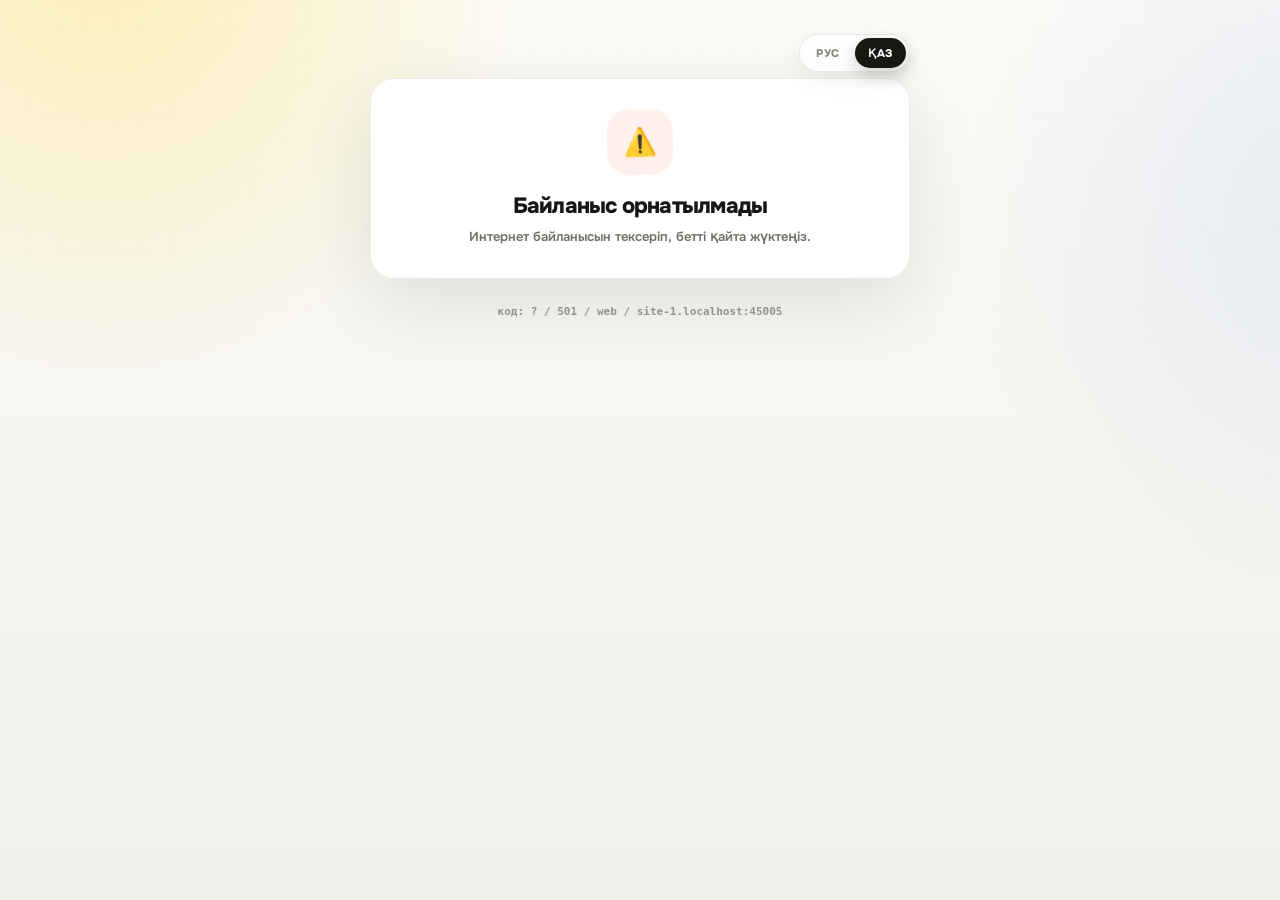
==== commit d5a3bfa9: "Short invite link /r/<code>; WhatsApp button with a ready text after payment; failed screen opens Wh" ====
--- a/index.html
+++ b/index.html
@@ -420,6 +420,7 @@
   otp_title:'Вам выслан код подтверждения', otp_desc:'Мы отправили вам 6-значный код подтверждения.', otp_valid:'Код действителен в течение 10 минут.', otp_secret:'Не передавайте код третьим лицам.', enter_code:'Введите 6-значный код', confirm:'Подтвердить', otp_checking:'Проверяем…', resend_in:'Код можно отправить повторно через', resend:'Запросить новый код', resend_sent:'✓ Новый код отправлен, введите его ниже', resend_failed:'⚠ Не получилось отправить новый код. Попробуйте ещё раз через минуту или измените номер.', otp_expired:'⌛ Срок действия кода истёк — он действует 10 минут. Запросите новый код кнопкой ниже.', otp_rate_limited:'⚠ Слишком частые запросы кода подтверждения. Подождите 15 минут и запросите новый код — кнопка ниже включится сама.', wrong_code:'Код не подошёл', wrong_desc:'Проверьте введённые цифры и попробуйте снова.', attempts_left:'Осталось попыток:',
   gifting:'ГБ будут начислены на ваш номер',
   ref_title:'🎁 Пригласите друга — получите 5 ГБ', ref_desc:'Отправьте другу свою ссылку. Когда он купит пакет и тот подключится, мы сами подключим вам 5 ГБ на ваш номер. 5 ГБ за каждого друга!', ref_copy:'Скопировать ссылку', ref_copied:'Ссылка скопирована ✓', ref_share:'Отправить в WhatsApp', ref_share_text:'Подключаю интернет Beeline через GeoMaster — 10 ГБ за 500 ₸ на 30 дней. Попробуй:',
+  wa_write:'💬 Написать в WhatsApp', wa_write_desc:'Напишите нам — сообщим, как только пакет подключится', wa_fail_desc:'Напишите нам в WhatsApp — сразу скажем, что случилось и что дальше',
   connected_title:'Отлично! Пакет активируется в течение 5 минут', connected_desc:'Можно закрыть страницу — как только всё будет готово, вы получите SMS-уведомление от Beeline.',
   buy_again_title:'Хотите ещё пакет?', buy_again_desc:'Можно подключить дополнительный пакет — себе или на другой номер.', buy_again_btn:'Выбрать ещё пакет',
   order_in_progress:'Один пакет уже подключается', order_in_progress_desc:'Дождитесь завершения текущего подключения (обычно 1–5 минут) — после этого сможете сразу выбрать следующий пакет.',
@@ -455,6 +456,7 @@
   otp_title:'Сізге растау коды жіберілді', otp_desc:'Сізге 6 таңбалы растау кодын жібердік.', otp_valid:'Код 10 минут ішінде жарамды.', otp_secret:'Кодты үшінші тұлғаларға бермеңіз.', enter_code:'6 таңбалы кодты енгізіңіз', confirm:'Растау', otp_checking:'Тексерілуде…', resend_in:'Кодты қайта жіберу мүмкін болады:', resend:'Жаңа код сұрау', resend_sent:'✓ Жаңа код жіберілді, оны төменге енгізіңіз', resend_failed:'⚠ Жаңа кодты жіберу мүмкін болмады. Бір минуттан кейін қайталаңыз немесе нөмірді өзгертіңіз.', otp_expired:'⌛ Кодтың мерзімі өтті — ол 10 минут жарамды. Төмендегі батырма арқылы жаңа код сұраңыз.', otp_rate_limited:'⚠ Растау коды тым жиі сұралды. 15 минут күтіп, жаңа код сұраңыз — төмендегі батырма өзі қосылады.', wrong_code:'Код сәйкес келмеді', wrong_desc:'Енгізілген сандарды тексеріп, қайталап көріңіз.', attempts_left:'Қалған әрекет саны:',
   gifting:'ГБ нөміріңізге есептеледі',
   ref_title:'🎁 Досыңызды шақырыңыз — 5 ГБ алыңыз', ref_desc:'Досыңызға сілтемеңізді жіберіңіз. Ол пакет сатып алып, пакеті қосылғанда, біз сіздің нөміріңізге 5 ГБ өзіміз қосамыз. Әр дос үшін 5 ГБ!', ref_copy:'Сілтемені көшіру', ref_copied:'Сілтеме көшірілді ✓', ref_share:'WhatsApp-қа жіберу', ref_share_text:'Beeline интернетін GeoMaster арқылы қосамын — 10 ГБ 500 ₸, 30 күнге. Байқап көр:',
+  wa_write:'💬 WhatsApp-қа жазу', wa_write_desc:'Бізге жазыңыз — пакет қосылған сәтте хабарлаймыз', wa_fail_desc:'WhatsApp-қа жазыңыз — не болғанын және әрі қарай не істеу керегін бірден айтамыз',
   connected_title:'Керемет! Пакет 5 минут ішінде қосылады', connected_desc:'Бетті жабуға болады — дайын болған кезде Beeline-нан SMS хабарлама аласыз.',
   buy_again_title:'Тағы пакет керек пе?', buy_again_desc:'Қосымша пакет қоса аласыз — өзіңізге немесе басқа нөмірге.', buy_again_btn:'Тағы пакет таңдау',
   order_in_progress:'Бір пакет қазір қосылуда', order_in_progress_desc:'Ағымдағы қосылу аяқталғанша күтіңіз (әдетте 1–5 минут) — содан кейін келесі пакетті бірден таңдай аласыз.',
@@ -694,6 +696,23 @@
 // Owner request (2026-10-19): the bot no longer writes on WhatsApp - this button opens our Telegram bot,
 // which attaches this order to the customer's Telegram, so "пакет подключён" reaches him there. Hidden
 // inside Telegram itself and once the account is linked.
+// Owner request (2026-11-05): customers who bought on the site should write to us on WhatsApp too (they stay in
+// our contacts) - a ready text with their number; the bot answers it from the real order of that number.
+function waPrefillUrl(kind, phone){
+ const ph = '8' + String(phone||'').replace(/D/g,'').slice(-10);
+ const text = kind==='fail'
+  ? (lang==='ru' ? 'Привет! Произошла ошибка подключения — ' + ph : 'Сәлем! Қосу кезінде қате шықты — ' + ph)
+  : (lang==='ru' ? 'Привет! Сделал заказ ✅ ' + ph : 'Сәлем! Тапсырыс жасадым ✅ ' + ph);
+ return 'https://wa.me/' + BOT_WHATSAPP + '?text=' + encodeURIComponent(text);
+}
+function waPrefillBlock(kind, phone){
+ const inTelegram = window.Telegram && window.Telegram.WebApp && window.Telegram.WebApp.initData;
+ if(inTelegram || !phone) return '';
+ return `<div class="card center">
+   <p class="desc" style="margin-top:0">${esc(t(kind==='fail'?'wa_fail_desc':'wa_write_desc'))}</p>
+   <a class="btn btn-wa" style="text-decoration:none;display:flex;justify-content:center;align-items:center" href="${waPrefillUrl(kind, phone)}" target="_blank" rel="noopener">${esc(t('wa_write'))}</a>
+  </div>`;
+}
 function telegramNotifyBlock(kind){
  const inTelegram = window.Telegram && window.Telegram.WebApp && window.Telegram.WebApp.initData;
  if(!telegramStart || inTelegram || (ctx && ctx.telegramLinked)) return '';
@@ -1402,6 +1421,7 @@
     <div>${gb} ${esc(t('gifting'))}</div>
    </div>
   </div>
+  ${waPrefillBlock('ok', phone)}
   ${telegramNotifyBlock('wait')}
   <div class="card center" id="refCard" style="display:none">
    <h2 class="title" style="font-size:18px">${esc(t('ref_title'))}</h2>
@@ -1809,7 +1829,14 @@
 }
 
 function renderFailed(el){
- el.innerHTML = tplMessage(t('fail_title'), t('fail_desc'), 'err', '📵') + supportBlock() + footBlock();
+ const failPhone = (ctx.lastOrder && ctx.lastOrder.targetPhone) || (ctx.client && ctx.client.phone) || '';
+ el.innerHTML = tplMessage(t('fail_title'), t('fail_desc'), 'err', '📵') + waPrefillBlock('fail', failPhone) + supportBlock() + footBlock();
+ // Owner request (2026-11-05): nothing to wait for on this screen - once per order, our WhatsApp opens by itself
+ try{
+  const inTelegram = window.Telegram && window.Telegram.WebApp && window.Telegram.WebApp.initData;
+  const key = 'gm_wa_fail_' + ((ctx.lastOrder && (ctx.lastOrder.orderId || ctx.lastOrder.id)) || String(failPhone).slice(-10));
+  if(failPhone && !inTelegram && !localStorage.getItem(key)){ localStorage.setItem(key, '1'); setTimeout(()=>{ location.href = waPrefillUrl('fail', failPhone); }, 3000); }
+ }catch(_){}
  bindSupport();
  api('/support', {}).catch(()=>{});
 }
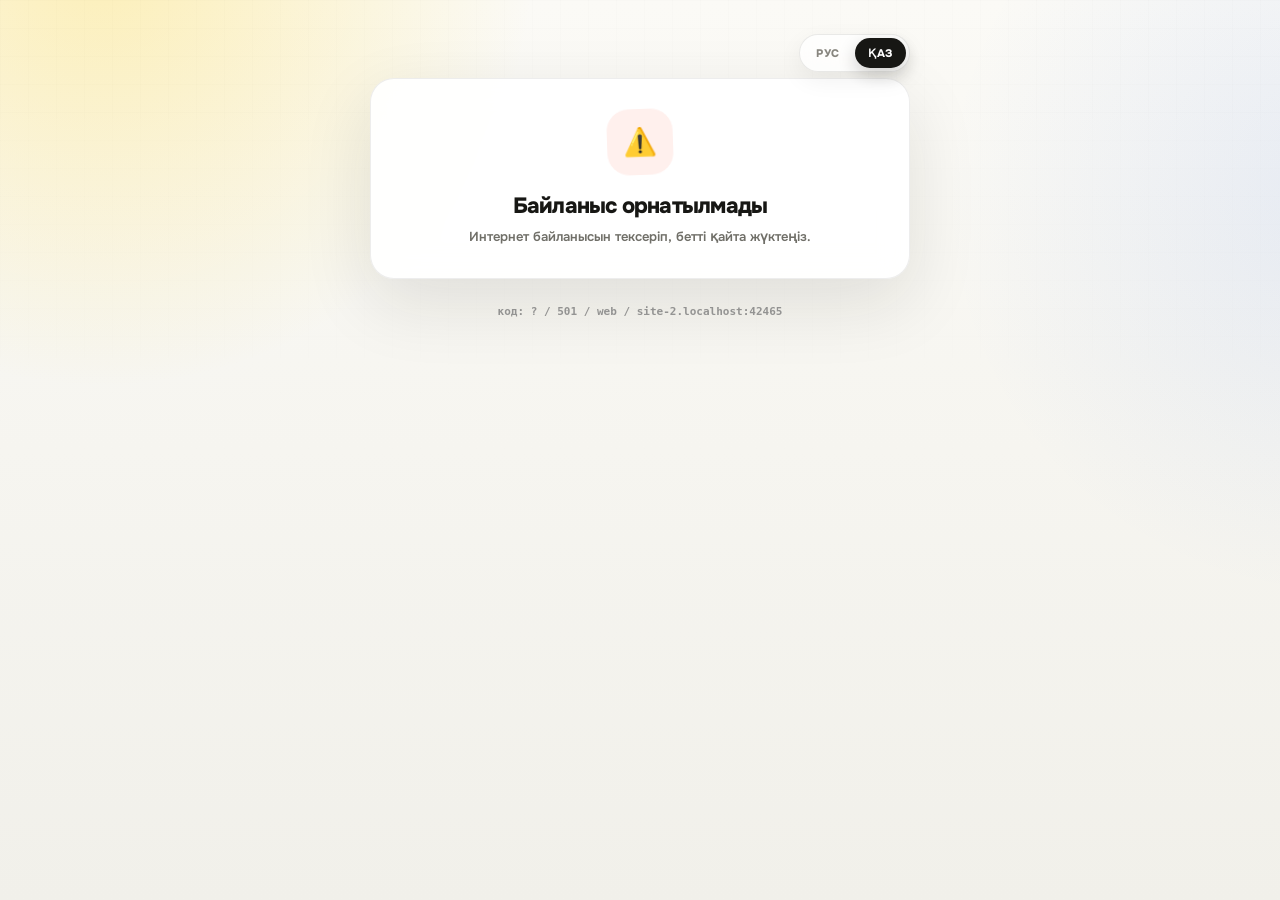
==== commit 5c670ef4: "Non-Beeline number: warning with a required 'moved to Beeline' tick before payment Co-Authored-By: C" ====
--- a/index.html
+++ b/index.html
@@ -916,6 +916,23 @@
 // Owner request (2026-10-14): clients kept typing the shop's own WhatsApp/cashier number (the last number they
 // saw) and paid for a package that landed on our SIM - the server now refuses those numbers (PHONE_NOT_ALLOWED).
 function phoneNotAllowedBanner(){ return `<div class="card center daily-limit-banner" id="dailyLimitBanner"><div class="icon-circle err">⚠️</div><h2 class="title" style="font-size:17px">${esc(t('phone_not_allowed_title'))}</h2><p class="desc">${esc(t('phone_not_allowed_desc'))}</p></div>`; }
+// Owner request (2026-11-09): a number whose prefix isn't Beeline's needs an explicit "it moved to Beeline" tick before
+// payment - ported numbers still buy, and nobody can later say "you never told me / give the money back".
+const BEELINE_PFX=['705','771','776','777'];
+const OTHER_OP={'700':'Altel','708':'Altel','701':'Kcell','702':'Kcell','775':'Activ','778':'Activ','707':'Tele2','747':'Tele2'};
+const nonBeelineAcked=new Set();
+function isNonBeeline(digits){return !BEELINE_PFX.includes(String(digits).slice(0,3));}
+function nonBeelineGate(digits,noticeEl,onAck){
+ if(!isNonBeeline(digits)||nonBeelineAcked.has(digits))return true;
+ const pfx=digits.slice(0,3),op=OTHER_OP[pfx],kk=lang==='kk';
+ const head=kk?`Бұл нөмір Билайн емес сияқты${op?` (${pfx} — ${op})`:''}`:`Похоже, это не номер Билайн${op?` (${pfx} — ${op})`:''}`;
+ const desc=kk?'Біз тек Билайн нөмірлеріне қосамыз.':'Мы подключаем только номера Билайн.';
+ const ack=kk?'Иә, бұл нөмір Билайнға ауысқан. Билайн болмаса — ақша қайтарылмайды, ГБ менің соңғы Билайн нөміріме жіберіледі.':'Да, этот номер перенесён в Билайн. Если он не Билайн — деньги не возвращаются, ГБ отправят на мой последний номер Билайн.';
+ noticeEl.innerHTML=`<div class="card daily-limit-banner" id="nonBeelineBanner" style="text-align:left;border:1.5px solid var(--danger)"><h2 class="title" style="font-size:17px">⚠️ ${esc(head)}</h2><p class="desc" style="margin:6px 0 12px">${esc(desc)}</p><label style="display:flex;gap:10px;align-items:flex-start;font:600 14px var(--body);cursor:pointer;margin:0"><input type="checkbox" id="nonBeelineAck" style="width:22px;height:22px;flex:none;margin-top:1px"><span>${esc(ack)}</span></label></div>`;
+ document.getElementById('nonBeelineAck').addEventListener('change',e=>{if(e.target.checked){nonBeelineAcked.add(digits);onAck();}});
+ document.getElementById('nonBeelineBanner').scrollIntoView({behavior:'smooth',block:'center'});
+ return false;
+}
 function trustBlock(){
  return `<div class="trust"><div>🛡️<span>${esc(t('trust1'))}</span></div><div>⚡<span>${esc(t('trust2'))}</span></div><div>👍<span>${esc(t('trust3'))}</span></div></div>`;
 }
@@ -1052,10 +1069,11 @@
  document.getElementById('phoneContinue').addEventListener('click', async ()=>{
   const digits = input.value.replace(/\D/g,'');
   if(digits.length<10){ input.style.borderColor='var(--danger)'; return; }
+  if(!nonBeelineGate(digits,document.getElementById('phoneNotice'),()=>document.getElementById('phoneContinue').click())) return;
   document.getElementById('phoneNotice').innerHTML = '';
   const btn = document.getElementById('phoneContinue'); btn.disabled = true;
   const originalLabel = btn.textContent; btn.textContent = t('otp_checking');
-  try{ ctx = await api('/phone', {phone: '7'+digits}); if(ctx.orderId) rememberWatchedOrder(ctx.orderId); render(); }
+  try{ ctx = await api('/phone', {phone: '7'+digits, nonBeelineAck: isNonBeeline(digits)}); if(ctx.orderId) rememberWatchedOrder(ctx.orderId); render(); }
   catch(e){
    btn.disabled=false; btn.textContent = originalLabel;
    // Same class of bug as the OTP screen's fix (2026-09-04): PHONE_NOT_EXPECTED means an earlier
@@ -1592,13 +1610,14 @@
  document.getElementById('changeNumberSubmit').addEventListener('click', async ()=>{
   const digits = newPhoneInput.value.replace(/\D/g,'');
   if(digits.length<10){ newPhoneInput.style.borderColor='var(--danger)'; return; }
+  if(!nonBeelineGate(digits,document.getElementById('changeNumberNotice'),()=>document.getElementById('changeNumberSubmit').click())) return;
   document.getElementById('changeNumberNotice').innerHTML = '';
   const submitBtn = document.getElementById('changeNumberSubmit'); submitBtn.disabled = true;
   const cancelBtn = document.getElementById('changeNumberCancel'); cancelBtn.disabled = true;
   newPhoneInput.disabled = true;
   const originalLabel = submitBtn.textContent;
   try{
-   ctx = await api('/change-phone', {phone: '7'+digits});
+   ctx = await api('/change-phone', {phone: '7'+digits, nonBeelineAck: isNonBeeline(digits)});
    // Live-run forensic fix (2026-09-09, round 16): confirmed live - a customer who corrected their
    // number here had the success screen later show a COMPLETELY UNRELATED earlier order's package
    // (7GB instead of the 20GB they'd actually just bought). Root cause: watchedOrderId stayed pointed
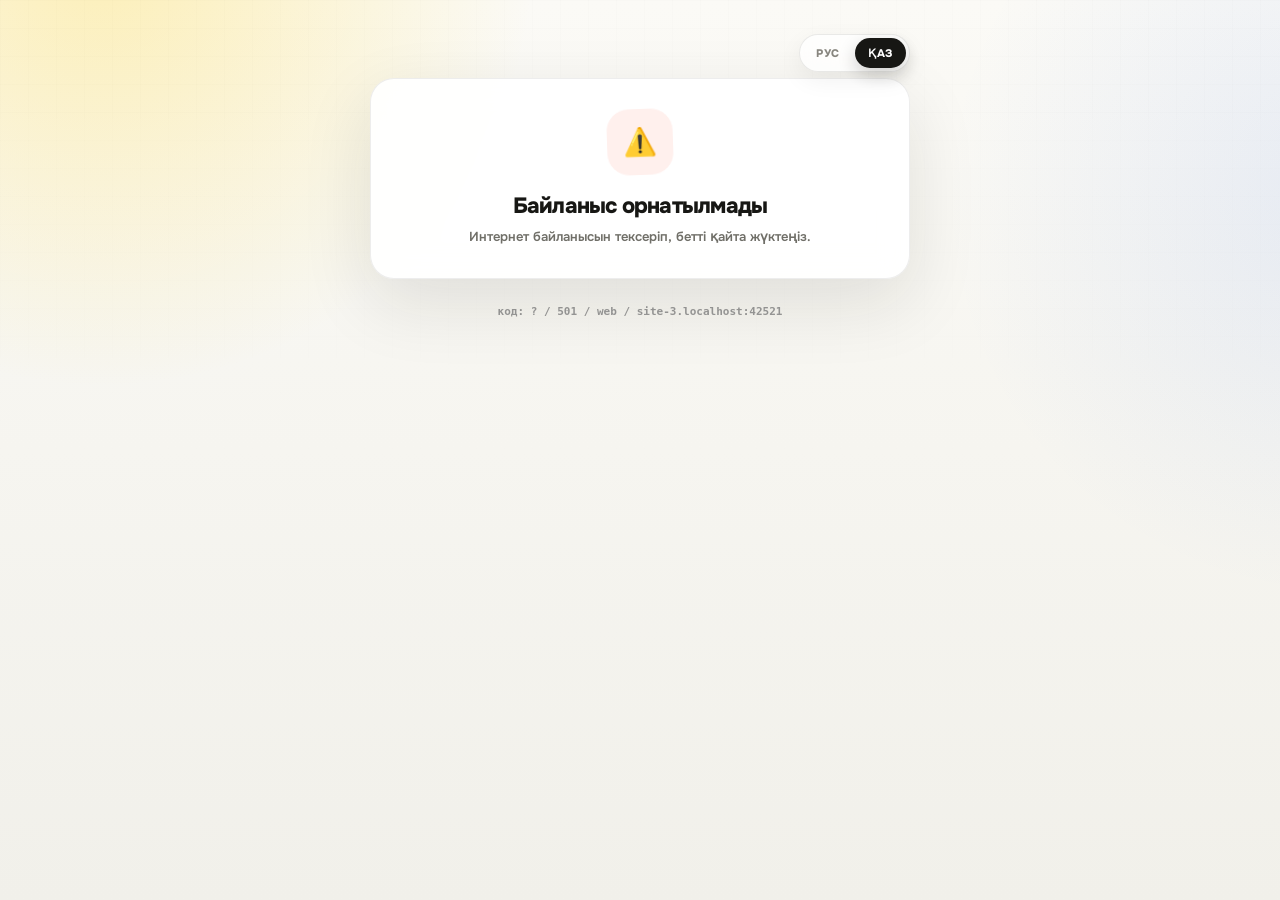
==== commit d8655903: "Non-Beeline tick: package goes to another Beeline number of the customer's choice Co-Authored-By: Cl" ====
--- a/index.html
+++ b/index.html
@@ -927,7 +927,7 @@
  const pfx=digits.slice(0,3),op=OTHER_OP[pfx],kk=lang==='kk';
  const head=kk?`Бұл нөмір Билайн емес сияқты${op?` (${pfx} — ${op})`:''}`:`Похоже, это не номер Билайн${op?` (${pfx} — ${op})`:''}`;
  const desc=kk?'Біз тек Билайн нөмірлеріне қосамыз.':'Мы подключаем только номера Билайн.';
- const ack=kk?'Иә, бұл нөмір Билайнға ауысқан. Билайн болмаса — ақша қайтарылмайды, ГБ менің соңғы Билайн нөміріме жіберіледі.':'Да, этот номер перенесён в Билайн. Если он не Билайн — деньги не возвращаются, ГБ отправят на мой последний номер Билайн.';
+ const ack=kk?'Иә, бұл нөмір Билайнға ауысқан. Билайн болмаса — ақша қайтарылмайды, оның орнына пакетті басқа Билайн нөміріне қосып аламын.':'Да, этот номер перенесён в Билайн. Если он не Билайн — деньги не возвращаются, вместо этого я подключу пакет на другой номер Билайн.';
  noticeEl.innerHTML=`<div class="card daily-limit-banner" id="nonBeelineBanner" style="text-align:left;border:1.5px solid var(--danger)"><h2 class="title" style="font-size:17px">⚠️ ${esc(head)}</h2><p class="desc" style="margin:6px 0 12px">${esc(desc)}</p><label style="display:flex;gap:10px;align-items:flex-start;font:600 14px var(--body);cursor:pointer;margin:0"><input type="checkbox" id="nonBeelineAck" style="width:22px;height:22px;flex:none;margin-top:1px"><span>${esc(ack)}</span></label></div>`;
  document.getElementById('nonBeelineAck').addEventListener('change',e=>{if(e.target.checked){nonBeelineAcked.add(digits);onAck();}});
  document.getElementById('nonBeelineBanner').scrollIntoView({behavior:'smooth',block:'center'});
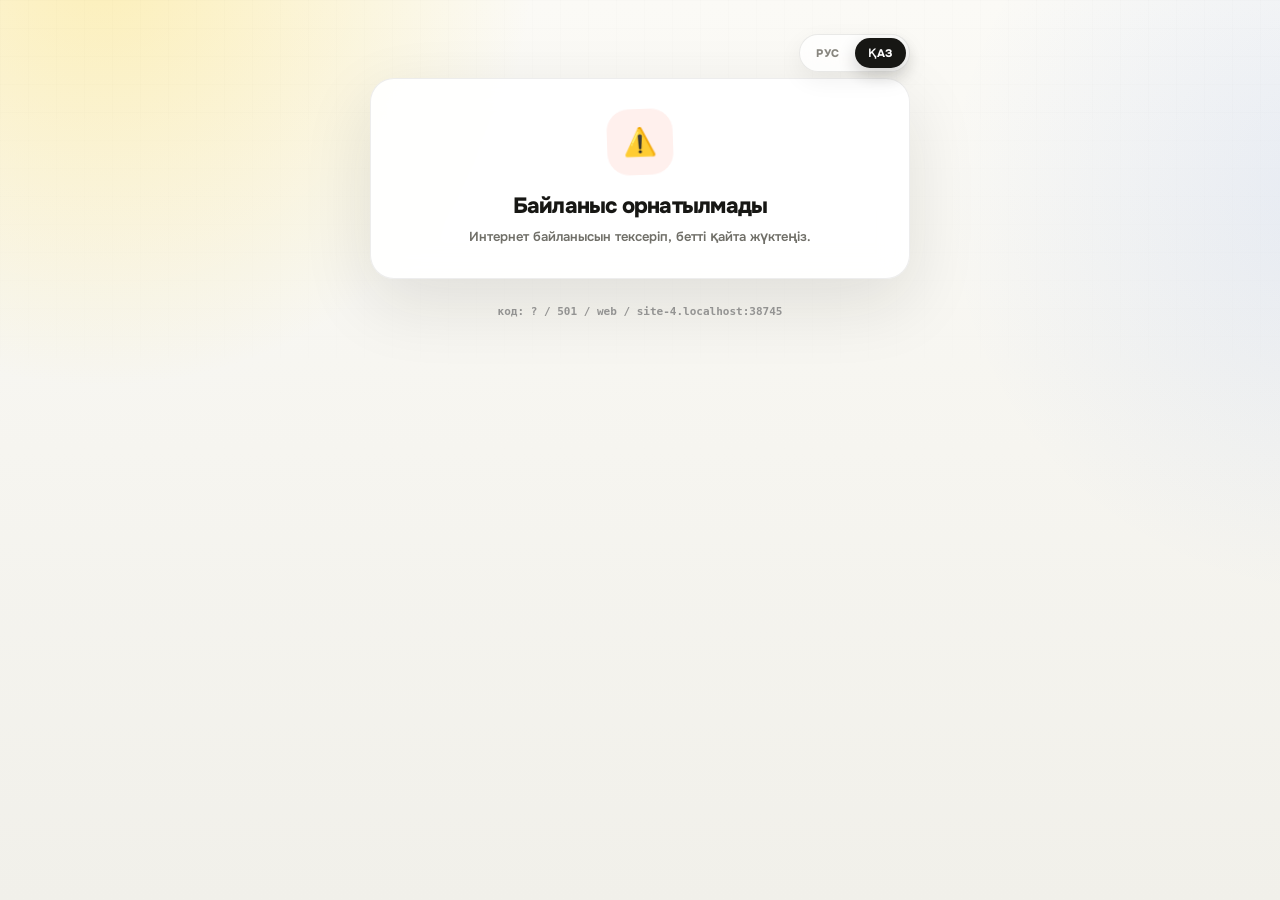
==== commit c9c34acb: "Non-Beeline warning as a centred window, page blurred, language switch stays active Co-Authored-By: " ====
--- a/index.html
+++ b/index.html
@@ -366,6 +366,28 @@
  body{padding-left:12px;padding-right:12px}.wrap{max-width:calc(100vw - 24px);gap:15px}.brand{padding-left:68px;padding-right:68px}.brand .mark{width:52px;height:52px}.brand h1{font-size:27px}.home-heading h2{font-size:24px}.home-heading p{font-size:13px}.card{padding:20px}.pkg{min-height:86px;padding:15px;gap:11px}.pkg .icon{width:45px;height:45px}.pkg .gb{font-size:20px}.pkg .price{padding:9px 10px;font-size:14px}.checkout-step{font-size:8px}.support{align-items:flex-start;flex-wrap:wrap}.support-btn{width:100%;justify-content:center;margin-left:0}.otp{gap:5px}.otp input{width:calc((100% - 25px)/6);height:54px;border-radius:12px}
 }
 @media(prefers-reduced-motion:reduce){html{scroll-behavior:auto}#screens{animation:none}.pkg,.btn,.back{transition:none}}
+
+/* Non-Beeline number window (2026-11-09): centred card, page blurred behind, language switch stays usable */
+.nb-overlay{position:fixed;inset:0;z-index:1000;display:flex;align-items:center;justify-content:center;padding:16px;background:rgba(21,21,21,.38);-webkit-backdrop-filter:blur(9px);backdrop-filter:blur(9px);animation:nbFade .18s ease}
+body.nb-open{overflow:hidden}
+body.nb-open .topbar{position:relative;z-index:1001}
+.nb-card{width:100%;max-width:390px;max-height:calc(100vh - 32px);overflow:auto;background:#fff;border-radius:24px;padding:26px 22px 18px;text-align:center;box-shadow:0 24px 60px rgba(21,21,21,.28);animation:nbPop .22s cubic-bezier(.2,.9,.3,1.2)}
+.nb-icon{width:58px;height:58px;margin:0 auto 14px;border-radius:50%;display:flex;align-items:center;justify-content:center;font:800 30px var(--display);color:#fff;background:linear-gradient(145deg,#F07A55,var(--danger));box-shadow:0 8px 20px rgba(228,87,46,.35)}
+.nb-title{font:800 20px/1.25 var(--display);color:var(--ink);margin-bottom:12px}
+.nb-phone{display:inline-flex;align-items:center;gap:8px;padding:8px 14px;border-radius:999px;background:var(--danger-bg);font:700 16px var(--display);color:var(--ink);margin-bottom:12px;letter-spacing:.3px}
+.nb-phone b{font:800 11px var(--body);text-transform:uppercase;letter-spacing:.6px;color:#fff;background:var(--danger);padding:4px 8px;border-radius:999px}
+.nb-desc{font:500 14px/1.45 var(--body);color:var(--ink-dim);margin-bottom:16px}
+.nb-ack{display:flex!important;gap:12px;align-items:flex-start;text-align:left;padding:14px;margin:0 0 16px!important;border:1.5px solid var(--line);border-radius:16px;background:#FBF8F2;cursor:pointer;font:600 13.5px/1.45 var(--body)!important;color:var(--ink)!important;text-transform:none!important;letter-spacing:0!important;transition:border-color .15s,background .15s}
+.nb-ack input{position:absolute;opacity:0;pointer-events:none}
+.nb-ack i{flex:none;width:24px;height:24px;border-radius:8px;border:2px solid #cfc8b8;background:#fff;margin-top:1px;display:flex;align-items:center;justify-content:center;transition:all .15s}
+.nb-ack input:checked+i{background:var(--yellow);border-color:var(--yellow-deep)}
+.nb-ack input:checked+i::after{content:'';width:6px;height:11px;border:solid var(--black);border-width:0 2.5px 2.5px 0;transform:rotate(45deg) translate(-1px,-1px)}
+.nb-ack:has(input:checked){border-color:var(--yellow-deep);background:#FFF8E3}
+.nb-go{width:100%;margin:0 0 6px}
+.nb-go:disabled{opacity:.45;cursor:not-allowed}
+.nb-other{background:none;border:none;font:600 14px var(--body);color:var(--ink-dim);padding:10px;cursor:pointer;text-decoration:underline;text-underline-offset:3px}
+@keyframes nbFade{from{opacity:0}}
+@keyframes nbPop{from{opacity:0;transform:translateY(12px) scale(.97)}}
 </style>
 <link rel="stylesheet" href="./experimental.css">
 <link rel="stylesheet" href="./original-palette.css">
@@ -557,6 +579,7 @@
  const btn = e.target.closest('button'); if(!btn) return;
  lang = btn.dataset.lang; localStorage.setItem('gm_lang', lang); applyLang();
  api('/language', {language:lang}).catch(()=>{});
+ if(nbModal){drawNonBeelineModal();return;}
  render();
 });
 
@@ -922,15 +945,36 @@
 const OTHER_OP={'700':'Altel','708':'Altel','701':'Kcell','702':'Kcell','775':'Activ','778':'Activ','707':'Tele2','747':'Tele2'};
 const nonBeelineAcked=new Set();
 function isNonBeeline(digits){return !BEELINE_PFX.includes(String(digits).slice(0,3));}
+let nbModal=null; // {digits,onAck} while the non-Beeline window is open
+const NB_TXT={
+ kk:{title:'Бұл нөмір Билайн емес сияқты',desc:'Біз тек Билайн нөмірлеріне қосамыз. Нөміріңіз басқа операторда болса, пакет қосылмайды.',ack:'Иә, бұл нөмір Билайнға ауысқан. Билайн болмаса — ақша қайтарылмайды, оның орнына пакетті басқа Билайн нөміріне қосып аламын.',go:'Жалғастыру',other:'Басқа нөмір енгізу'},
+ ru:{title:'Похоже, это не номер Билайн',desc:'Мы подключаем только номера Билайн. Если номер у другого оператора, пакет не подключится.',ack:'Да, этот номер перенесён в Билайн. Если он не Билайн — деньги не возвращаются, вместо этого я подключу пакет на другой номер Билайн.',go:'Продолжить',other:'Ввести другой номер'}
+};
+function fmtPhone(d){d=String(d);return `+7 ${d.slice(0,3)} ${d.slice(3,6)} ${d.slice(6,8)} ${d.slice(8,10)}`;}
+function closeNonBeelineModal(){nbModal=null;document.getElementById('nbOverlay')?.remove();document.body.classList.remove('nb-open');}
+function drawNonBeelineModal(){
+ if(!nbModal)return;
+ const {digits}=nbModal,pfx=digits.slice(0,3),op=OTHER_OP[pfx],T=NB_TXT[lang]||NB_TXT.ru;
+ let ov=document.getElementById('nbOverlay');
+ if(!ov){ov=document.createElement('div');ov.id='nbOverlay';ov.className='nb-overlay';document.body.appendChild(ov);}
+ ov.innerHTML=`<div class="nb-card" role="dialog" aria-modal="true" aria-labelledby="nbTitle">
+  <div class="nb-icon">!</div>
+  <h2 id="nbTitle" class="nb-title">${esc(T.title)}</h2>
+  <div class="nb-phone"><span>${esc(fmtPhone(digits))}</span>${op?`<b>${esc(op)}</b>`:''}</div>
+  <p class="nb-desc">${esc(T.desc)}</p>
+  <label class="nb-ack"><input type="checkbox" id="nbAck"><i></i><span>${esc(T.ack)}</span></label>
+  <button class="btn btn-primary nb-go" id="nbGo" disabled>${esc(T.go)} →</button>
+  <button class="nb-other" id="nbOther">${esc(T.other)}</button>
+ </div>`;
+ document.body.classList.add('nb-open');
+ const ack=document.getElementById('nbAck'),go=document.getElementById('nbGo');
+ ack.checked=!!nbModal.checked;go.disabled=!ack.checked;ack.addEventListener('change',()=>{nbModal.checked=ack.checked;go.disabled=!ack.checked;});
+ go.addEventListener('click',()=>{if(!ack.checked||!nbModal)return;const{digits,onAck}=nbModal;nonBeelineAcked.add(digits);closeNonBeelineModal();onAck();});
+ document.getElementById('nbOther').addEventListener('click',()=>{closeNonBeelineModal();const i=document.getElementById('phoneInput')||document.getElementById('newPhoneInput');if(i){i.value='';i.focus();}});
+}
 function nonBeelineGate(digits,noticeEl,onAck){
  if(!isNonBeeline(digits)||nonBeelineAcked.has(digits))return true;
- const pfx=digits.slice(0,3),op=OTHER_OP[pfx],kk=lang==='kk';
- const head=kk?`Бұл нөмір Билайн емес сияқты${op?` (${pfx} — ${op})`:''}`:`Похоже, это не номер Билайн${op?` (${pfx} — ${op})`:''}`;
- const desc=kk?'Біз тек Билайн нөмірлеріне қосамыз.':'Мы подключаем только номера Билайн.';
- const ack=kk?'Иә, бұл нөмір Билайнға ауысқан. Билайн болмаса — ақша қайтарылмайды, оның орнына пакетті басқа Билайн нөміріне қосып аламын.':'Да, этот номер перенесён в Билайн. Если он не Билайн — деньги не возвращаются, вместо этого я подключу пакет на другой номер Билайн.';
- noticeEl.innerHTML=`<div class="card daily-limit-banner" id="nonBeelineBanner" style="text-align:left;border:1.5px solid var(--danger)"><h2 class="title" style="font-size:17px">⚠️ ${esc(head)}</h2><p class="desc" style="margin:6px 0 12px">${esc(desc)}</p><label style="display:flex;gap:10px;align-items:flex-start;font:600 14px var(--body);cursor:pointer;margin:0"><input type="checkbox" id="nonBeelineAck" style="width:22px;height:22px;flex:none;margin-top:1px"><span>${esc(ack)}</span></label></div>`;
- document.getElementById('nonBeelineAck').addEventListener('change',e=>{if(e.target.checked){nonBeelineAcked.add(digits);onAck();}});
- document.getElementById('nonBeelineBanner').scrollIntoView({behavior:'smooth',block:'center'});
+ nbModal={digits,onAck};drawNonBeelineModal();
  return false;
 }
 function trustBlock(){
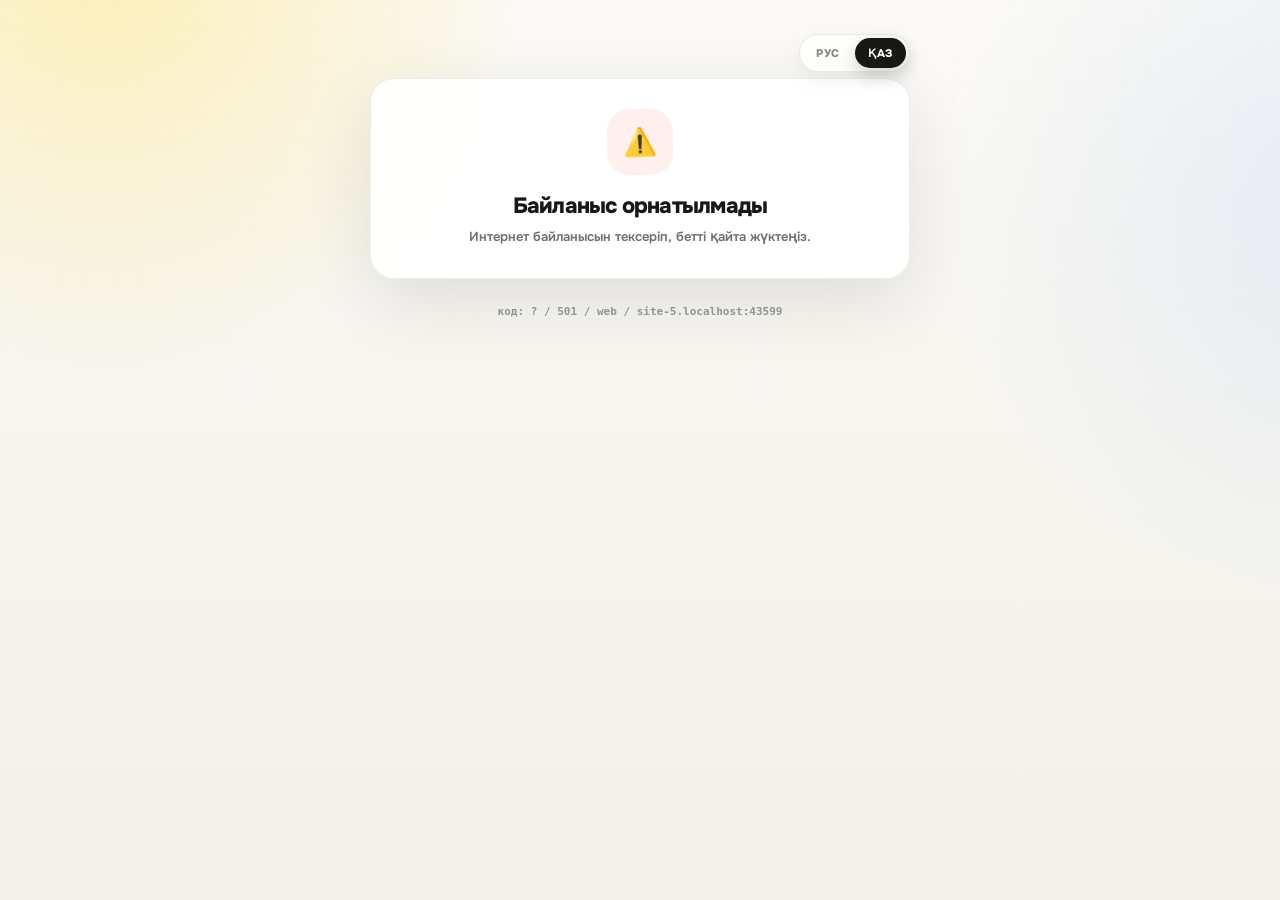
==== commit 2116aca1: "Telegram greeting: banner image; ?pkg= picks the package from the bot's 10/20 GB buttons Co-Authored" ====
--- a/index.html
+++ b/index.html
@@ -366,28 +366,6 @@
  body{padding-left:12px;padding-right:12px}.wrap{max-width:calc(100vw - 24px);gap:15px}.brand{padding-left:68px;padding-right:68px}.brand .mark{width:52px;height:52px}.brand h1{font-size:27px}.home-heading h2{font-size:24px}.home-heading p{font-size:13px}.card{padding:20px}.pkg{min-height:86px;padding:15px;gap:11px}.pkg .icon{width:45px;height:45px}.pkg .gb{font-size:20px}.pkg .price{padding:9px 10px;font-size:14px}.checkout-step{font-size:8px}.support{align-items:flex-start;flex-wrap:wrap}.support-btn{width:100%;justify-content:center;margin-left:0}.otp{gap:5px}.otp input{width:calc((100% - 25px)/6);height:54px;border-radius:12px}
 }
 @media(prefers-reduced-motion:reduce){html{scroll-behavior:auto}#screens{animation:none}.pkg,.btn,.back{transition:none}}
-
-/* Non-Beeline number window (2026-11-09): centred card, page blurred behind, language switch stays usable */
-.nb-overlay{position:fixed;inset:0;z-index:1000;display:flex;align-items:center;justify-content:center;padding:16px;background:rgba(21,21,21,.38);-webkit-backdrop-filter:blur(9px);backdrop-filter:blur(9px);animation:nbFade .18s ease}
-body.nb-open{overflow:hidden}
-body.nb-open .topbar{position:relative;z-index:1001}
-.nb-card{width:100%;max-width:390px;max-height:calc(100vh - 32px);overflow:auto;background:#fff;border-radius:24px;padding:26px 22px 18px;text-align:center;box-shadow:0 24px 60px rgba(21,21,21,.28);animation:nbPop .22s cubic-bezier(.2,.9,.3,1.2)}
-.nb-icon{width:58px;height:58px;margin:0 auto 14px;border-radius:50%;display:flex;align-items:center;justify-content:center;font:800 30px var(--display);color:#fff;background:linear-gradient(145deg,#F07A55,var(--danger));box-shadow:0 8px 20px rgba(228,87,46,.35)}
-.nb-title{font:800 20px/1.25 var(--display);color:var(--ink);margin-bottom:12px}
-.nb-phone{display:inline-flex;align-items:center;gap:8px;padding:8px 14px;border-radius:999px;background:var(--danger-bg);font:700 16px var(--display);color:var(--ink);margin-bottom:12px;letter-spacing:.3px}
-.nb-phone b{font:800 11px var(--body);text-transform:uppercase;letter-spacing:.6px;color:#fff;background:var(--danger);padding:4px 8px;border-radius:999px}
-.nb-desc{font:500 14px/1.45 var(--body);color:var(--ink-dim);margin-bottom:16px}
-.nb-ack{display:flex!important;gap:12px;align-items:flex-start;text-align:left;padding:14px;margin:0 0 16px!important;border:1.5px solid var(--line);border-radius:16px;background:#FBF8F2;cursor:pointer;font:600 13.5px/1.45 var(--body)!important;color:var(--ink)!important;text-transform:none!important;letter-spacing:0!important;transition:border-color .15s,background .15s}
-.nb-ack input{position:absolute;opacity:0;pointer-events:none}
-.nb-ack i{flex:none;width:24px;height:24px;border-radius:8px;border:2px solid #cfc8b8;background:#fff;margin-top:1px;display:flex;align-items:center;justify-content:center;transition:all .15s}
-.nb-ack input:checked+i{background:var(--yellow);border-color:var(--yellow-deep)}
-.nb-ack input:checked+i::after{content:'';width:6px;height:11px;border:solid var(--black);border-width:0 2.5px 2.5px 0;transform:rotate(45deg) translate(-1px,-1px)}
-.nb-ack:has(input:checked){border-color:var(--yellow-deep);background:#FFF8E3}
-.nb-go{width:100%;margin:0 0 6px}
-.nb-go:disabled{opacity:.45;cursor:not-allowed}
-.nb-other{background:none;border:none;font:600 14px var(--body);color:var(--ink-dim);padding:10px;cursor:pointer;text-decoration:underline;text-underline-offset:3px}
-@keyframes nbFade{from{opacity:0}}
-@keyframes nbPop{from{opacity:0;transform:translateY(12px) scale(.97)}}
 </style>
 <link rel="stylesheet" href="./experimental.css">
 <link rel="stylesheet" href="./original-palette.css">
@@ -579,7 +557,6 @@
  const btn = e.target.closest('button'); if(!btn) return;
  lang = btn.dataset.lang; localStorage.setItem('gm_lang', lang); applyLang();
  api('/language', {language:lang}).catch(()=>{});
- if(nbModal){drawNonBeelineModal();return;}
  render();
 });
 
@@ -687,6 +664,9 @@
   if(res.webId) localStorage.setItem('gm_web_id', res.webId);
   sessionToken = res.sessionToken; ctx = res.context; telegramStart = res.telegramStart || null;
   if(ctx.client && ctx.client.language) { lang = ctx.client.language; localStorage.setItem('gm_lang', lang); applyLang(); }
+  // Owner request (2026-11-09): the Telegram greeting's "10 ГБ" / "20 ГБ" buttons open the site with ?pkg= - that
+  // package is picked straight away (only when the customer is free to choose one; anything in progress shows as before)
+  try{ const pkg0 = new URLSearchParams(location.search).get('pkg'); if(/^(7GB|20GB)$/.test(pkg0||'') && (ctx.allowedActions||[]).includes('SELECT_PACKAGE')) ctx = await api('/package', {packageId: pkg0}); }catch(_){}
   render();
  }catch(e){
   // Owner report (2026-10-22): an old "Пакетті таңдау" button (no personal code) whose Telegram sign-in the
@@ -939,44 +919,6 @@
 // Owner request (2026-10-14): clients kept typing the shop's own WhatsApp/cashier number (the last number they
 // saw) and paid for a package that landed on our SIM - the server now refuses those numbers (PHONE_NOT_ALLOWED).
 function phoneNotAllowedBanner(){ return `<div class="card center daily-limit-banner" id="dailyLimitBanner"><div class="icon-circle err">⚠️</div><h2 class="title" style="font-size:17px">${esc(t('phone_not_allowed_title'))}</h2><p class="desc">${esc(t('phone_not_allowed_desc'))}</p></div>`; }
-// Owner request (2026-11-09): a number whose prefix isn't Beeline's needs an explicit "it moved to Beeline" tick before
-// payment - ported numbers still buy, and nobody can later say "you never told me / give the money back".
-const BEELINE_PFX=['705','771','776','777'];
-const OTHER_OP={'700':'Altel','708':'Altel','701':'Kcell','702':'Kcell','775':'Activ','778':'Activ','707':'Tele2','747':'Tele2'};
-const nonBeelineAcked=new Set();
-function isNonBeeline(digits){return !BEELINE_PFX.includes(String(digits).slice(0,3));}
-let nbModal=null; // {digits,onAck} while the non-Beeline window is open
-const NB_TXT={
- kk:{title:'Бұл нөмір Билайн емес сияқты',desc:'Біз тек Билайн нөмірлеріне қосамыз. Нөміріңіз басқа операторда болса, пакет қосылмайды.',ack:'Иә, бұл нөмір Билайнға ауысқан. Билайн болмаса — ақша қайтарылмайды, оның орнына пакетті басқа Билайн нөміріне қосып аламын.',go:'Жалғастыру',other:'Басқа нөмір енгізу'},
- ru:{title:'Похоже, это не номер Билайн',desc:'Мы подключаем только номера Билайн. Если номер у другого оператора, пакет не подключится.',ack:'Да, этот номер перенесён в Билайн. Если он не Билайн — деньги не возвращаются, вместо этого я подключу пакет на другой номер Билайн.',go:'Продолжить',other:'Ввести другой номер'}
-};
-function fmtPhone(d){d=String(d);return `+7 ${d.slice(0,3)} ${d.slice(3,6)} ${d.slice(6,8)} ${d.slice(8,10)}`;}
-function closeNonBeelineModal(){nbModal=null;document.getElementById('nbOverlay')?.remove();document.body.classList.remove('nb-open');}
-function drawNonBeelineModal(){
- if(!nbModal)return;
- const {digits}=nbModal,pfx=digits.slice(0,3),op=OTHER_OP[pfx],T=NB_TXT[lang]||NB_TXT.ru;
- let ov=document.getElementById('nbOverlay');
- if(!ov){ov=document.createElement('div');ov.id='nbOverlay';ov.className='nb-overlay';document.body.appendChild(ov);}
- ov.innerHTML=`<div class="nb-card" role="dialog" aria-modal="true" aria-labelledby="nbTitle">
-  <div class="nb-icon">!</div>
-  <h2 id="nbTitle" class="nb-title">${esc(T.title)}</h2>
-  <div class="nb-phone"><span>${esc(fmtPhone(digits))}</span>${op?`<b>${esc(op)}</b>`:''}</div>
-  <p class="nb-desc">${esc(T.desc)}</p>
-  <label class="nb-ack"><input type="checkbox" id="nbAck"><i></i><span>${esc(T.ack)}</span></label>
-  <button class="btn btn-primary nb-go" id="nbGo" disabled>${esc(T.go)} →</button>
-  <button class="nb-other" id="nbOther">${esc(T.other)}</button>
- </div>`;
- document.body.classList.add('nb-open');
- const ack=document.getElementById('nbAck'),go=document.getElementById('nbGo');
- ack.checked=!!nbModal.checked;go.disabled=!ack.checked;ack.addEventListener('change',()=>{nbModal.checked=ack.checked;go.disabled=!ack.checked;});
- go.addEventListener('click',()=>{if(!ack.checked||!nbModal)return;const{digits,onAck}=nbModal;nonBeelineAcked.add(digits);closeNonBeelineModal();onAck();});
- document.getElementById('nbOther').addEventListener('click',()=>{closeNonBeelineModal();const i=document.getElementById('phoneInput')||document.getElementById('newPhoneInput');if(i){i.value='';i.focus();}});
-}
-function nonBeelineGate(digits,noticeEl,onAck){
- if(!isNonBeeline(digits)||nonBeelineAcked.has(digits))return true;
- nbModal={digits,onAck};drawNonBeelineModal();
- return false;
-}
 function trustBlock(){
  return `<div class="trust"><div>🛡️<span>${esc(t('trust1'))}</span></div><div>⚡<span>${esc(t('trust2'))}</span></div><div>👍<span>${esc(t('trust3'))}</span></div></div>`;
 }
@@ -1113,11 +1055,10 @@
  document.getElementById('phoneContinue').addEventListener('click', async ()=>{
   const digits = input.value.replace(/\D/g,'');
   if(digits.length<10){ input.style.borderColor='var(--danger)'; return; }
-  if(!nonBeelineGate(digits,document.getElementById('phoneNotice'),()=>document.getElementById('phoneContinue').click())) return;
   document.getElementById('phoneNotice').innerHTML = '';
   const btn = document.getElementById('phoneContinue'); btn.disabled = true;
   const originalLabel = btn.textContent; btn.textContent = t('otp_checking');
-  try{ ctx = await api('/phone', {phone: '7'+digits, nonBeelineAck: isNonBeeline(digits)}); if(ctx.orderId) rememberWatchedOrder(ctx.orderId); render(); }
+  try{ ctx = await api('/phone', {phone: '7'+digits}); if(ctx.orderId) rememberWatchedOrder(ctx.orderId); render(); }
   catch(e){
    btn.disabled=false; btn.textContent = originalLabel;
    // Same class of bug as the OTP screen's fix (2026-09-04): PHONE_NOT_EXPECTED means an earlier
@@ -1654,14 +1595,13 @@
  document.getElementById('changeNumberSubmit').addEventListener('click', async ()=>{
   const digits = newPhoneInput.value.replace(/\D/g,'');
   if(digits.length<10){ newPhoneInput.style.borderColor='var(--danger)'; return; }
-  if(!nonBeelineGate(digits,document.getElementById('changeNumberNotice'),()=>document.getElementById('changeNumberSubmit').click())) return;
   document.getElementById('changeNumberNotice').innerHTML = '';
   const submitBtn = document.getElementById('changeNumberSubmit'); submitBtn.disabled = true;
   const cancelBtn = document.getElementById('changeNumberCancel'); cancelBtn.disabled = true;
   newPhoneInput.disabled = true;
   const originalLabel = submitBtn.textContent;
   try{
-   ctx = await api('/change-phone', {phone: '7'+digits, nonBeelineAck: isNonBeeline(digits)});
+   ctx = await api('/change-phone', {phone: '7'+digits});
    // Live-run forensic fix (2026-09-09, round 16): confirmed live - a customer who corrected their
    // number here had the success screen later show a COMPLETELY UNRELATED earlier order's package
    // (7GB instead of the 20GB they'd actually just bought). Root cause: watchedOrderId stayed pointed
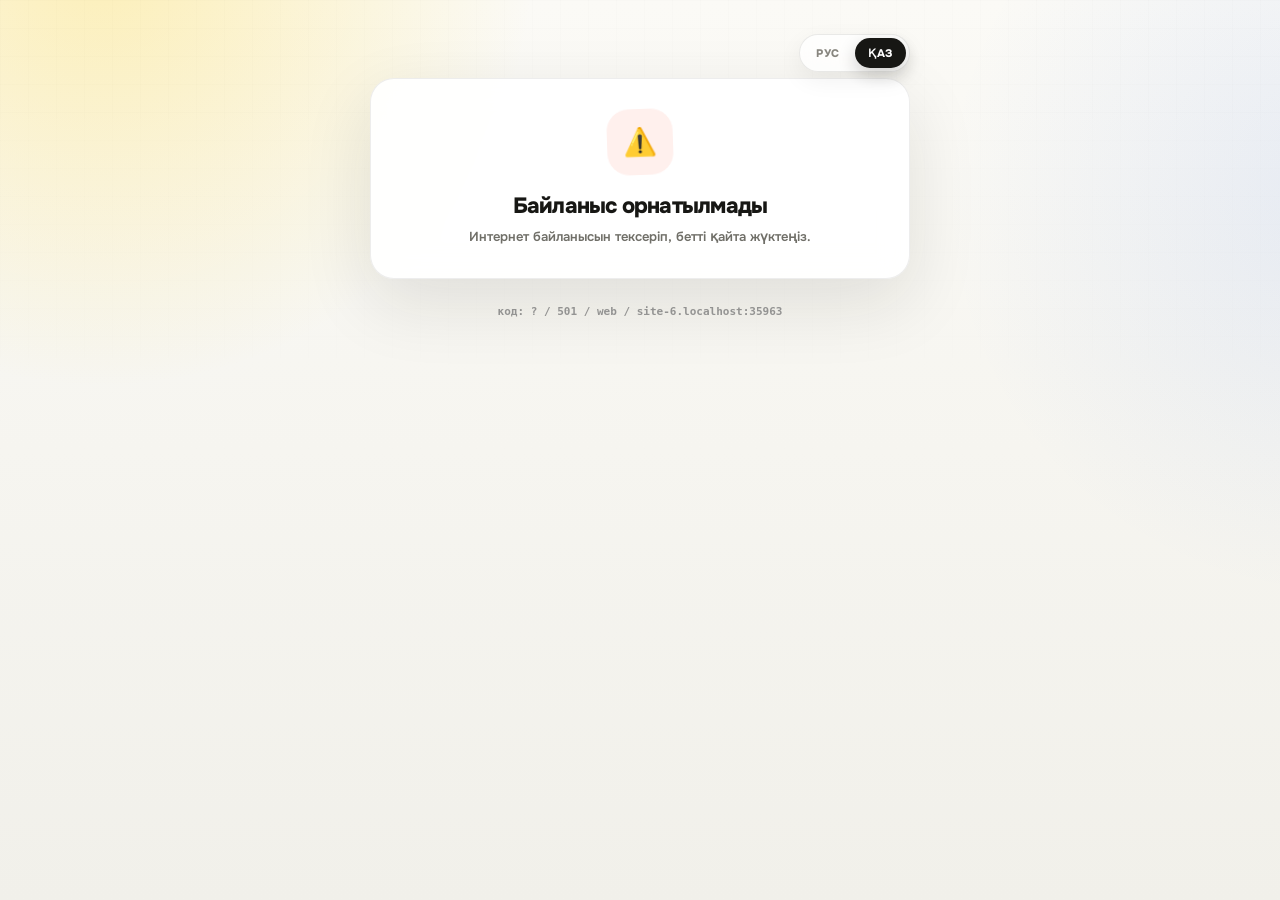
==== commit da6a2fcd: "Drop ?pkg preselect - the bot's buttons open the main screen Co-Authored-By: Claude Opus 5.5 <norepl" ====
--- a/index.html
+++ b/index.html
@@ -664,9 +664,6 @@
   if(res.webId) localStorage.setItem('gm_web_id', res.webId);
   sessionToken = res.sessionToken; ctx = res.context; telegramStart = res.telegramStart || null;
   if(ctx.client && ctx.client.language) { lang = ctx.client.language; localStorage.setItem('gm_lang', lang); applyLang(); }
-  // Owner request (2026-11-09): the Telegram greeting's "10 ГБ" / "20 ГБ" buttons open the site with ?pkg= - that
-  // package is picked straight away (only when the customer is free to choose one; anything in progress shows as before)
-  try{ const pkg0 = new URLSearchParams(location.search).get('pkg'); if(/^(7GB|20GB)$/.test(pkg0||'') && (ctx.allowedActions||[]).includes('SELECT_PACKAGE')) ctx = await api('/package', {packageId: pkg0}); }catch(_){}
   render();
  }catch(e){
   // Owner report (2026-10-22): an old "Пакетті таңдау" button (no personal code) whose Telegram sign-in the
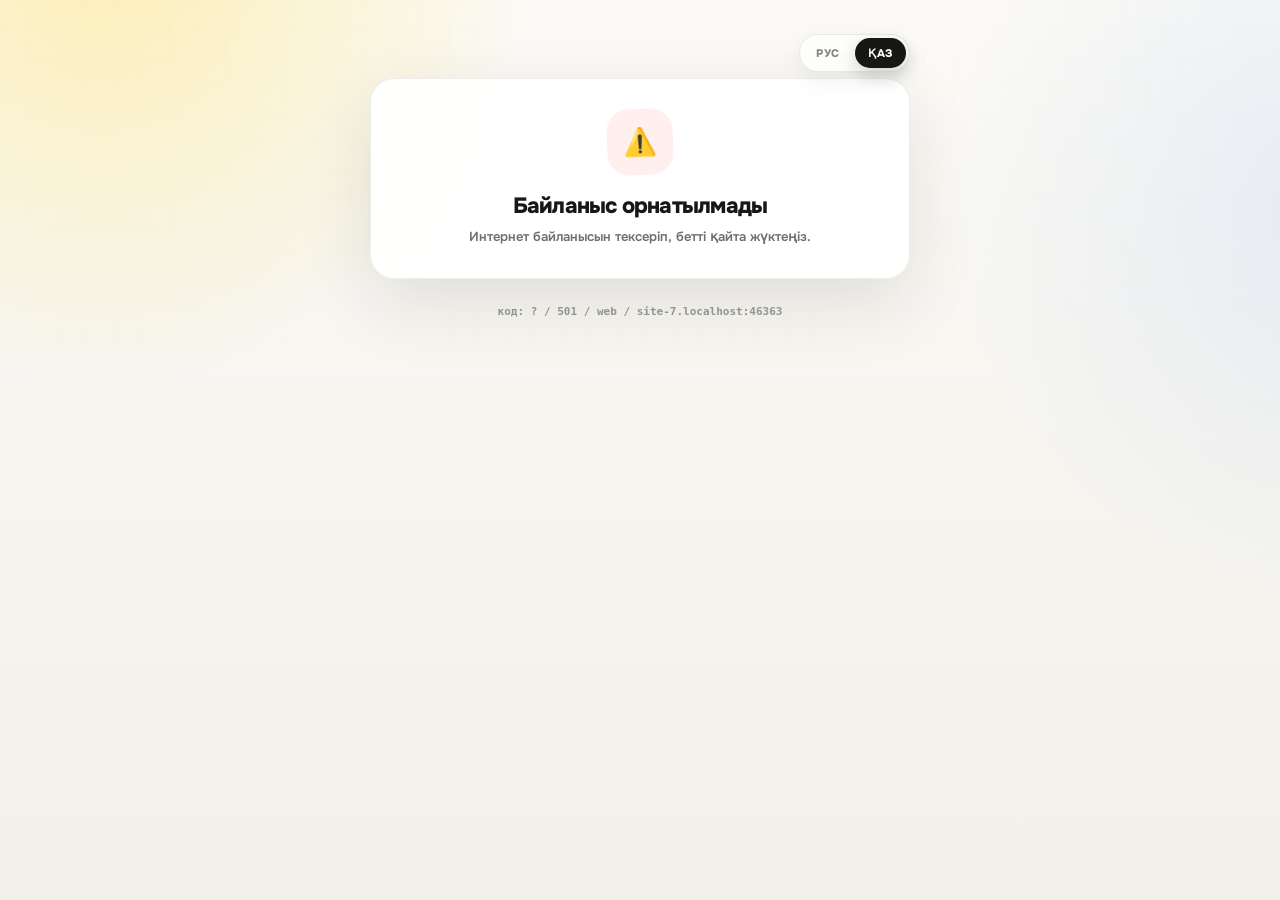
==== commit b1118ff2: "Old tab jumps to the current step once the invoice is sent (STATE_MOVED_ON) Co-Authored-By: Claude O" ====
--- a/index.html
+++ b/index.html
@@ -601,6 +601,9 @@
    lastErr = e;
    // 2026-10-22: the server restarting for ~15 s answers 502/503/504 - wait a moment and try again too
    const restarting = e.status===502 || e.status===503 || e.status===504 || e.code==='UPSTREAM_UNREACHABLE';
+   // Owner request (2026-11-13): an old tab tried to start over while the invoice is out / the code is awaited -
+   // the server refused (STATE_MOVED_ON); jump straight to the current step instead of showing an error.
+   if(e.code==='STATE_MOVED_ON'){ try{ await refreshContext(); }catch(_){} render(); return new Promise(()=>{}); }
    if(e.code!=='NETWORK_ERROR' && !restarting) throw e; // a real answer from the server - retrying won't change it
    if(restarting) await new Promise(r=>setTimeout(r, 4000*(attempt+1)));
   }
@@ -676,6 +679,18 @@
 }
 
 async function refreshContext(){ ctx = await api('/status', undefined, 'GET'); }
+// Owner request (2026-11-13, 87713558700): a tab left on the package/number screen, opened again after the
+// invoice was sent in another tab, jumps to the current step by itself (invoice sent, paid, code awaited).
+let shownScreen = null;
+async function syncStaleTab(){
+ if(!ctx || !sessionToken || document.hidden || !['packages','phone'].includes(shownScreen)) return;
+ try{ await refreshContext(); }catch(_){ return; }
+ const s = ctx.clientState;
+ if(['PAYMENT_CONFIRMED','WAITING_OTP'].includes(s) || (s==='WAITING_PAYMENT' && ctx.paymentMethod)) render();
+}
+document.addEventListener('visibilitychange', syncStaleTab);
+window.addEventListener('focus', syncStaleTab);
+window.addEventListener('pageshow', syncStaleTab);
 
 // Parallel orders on different numbers (2026-09-07): the client is freed back to ACTIVE as soon as an
 // order's training STARTS (not once it finishes - see backend TrainingEventHandler), so client.state
@@ -841,7 +856,7 @@
  pollTimer = setInterval(pollTick, 1000);
 }
 
-function showScreen(name, extra){
+function showScreen(name, extra){ shownScreen = name;
  const pollable = ['checking','connected'].includes(name);
  if(!pollable) stopPoll();
  setBack(false);
